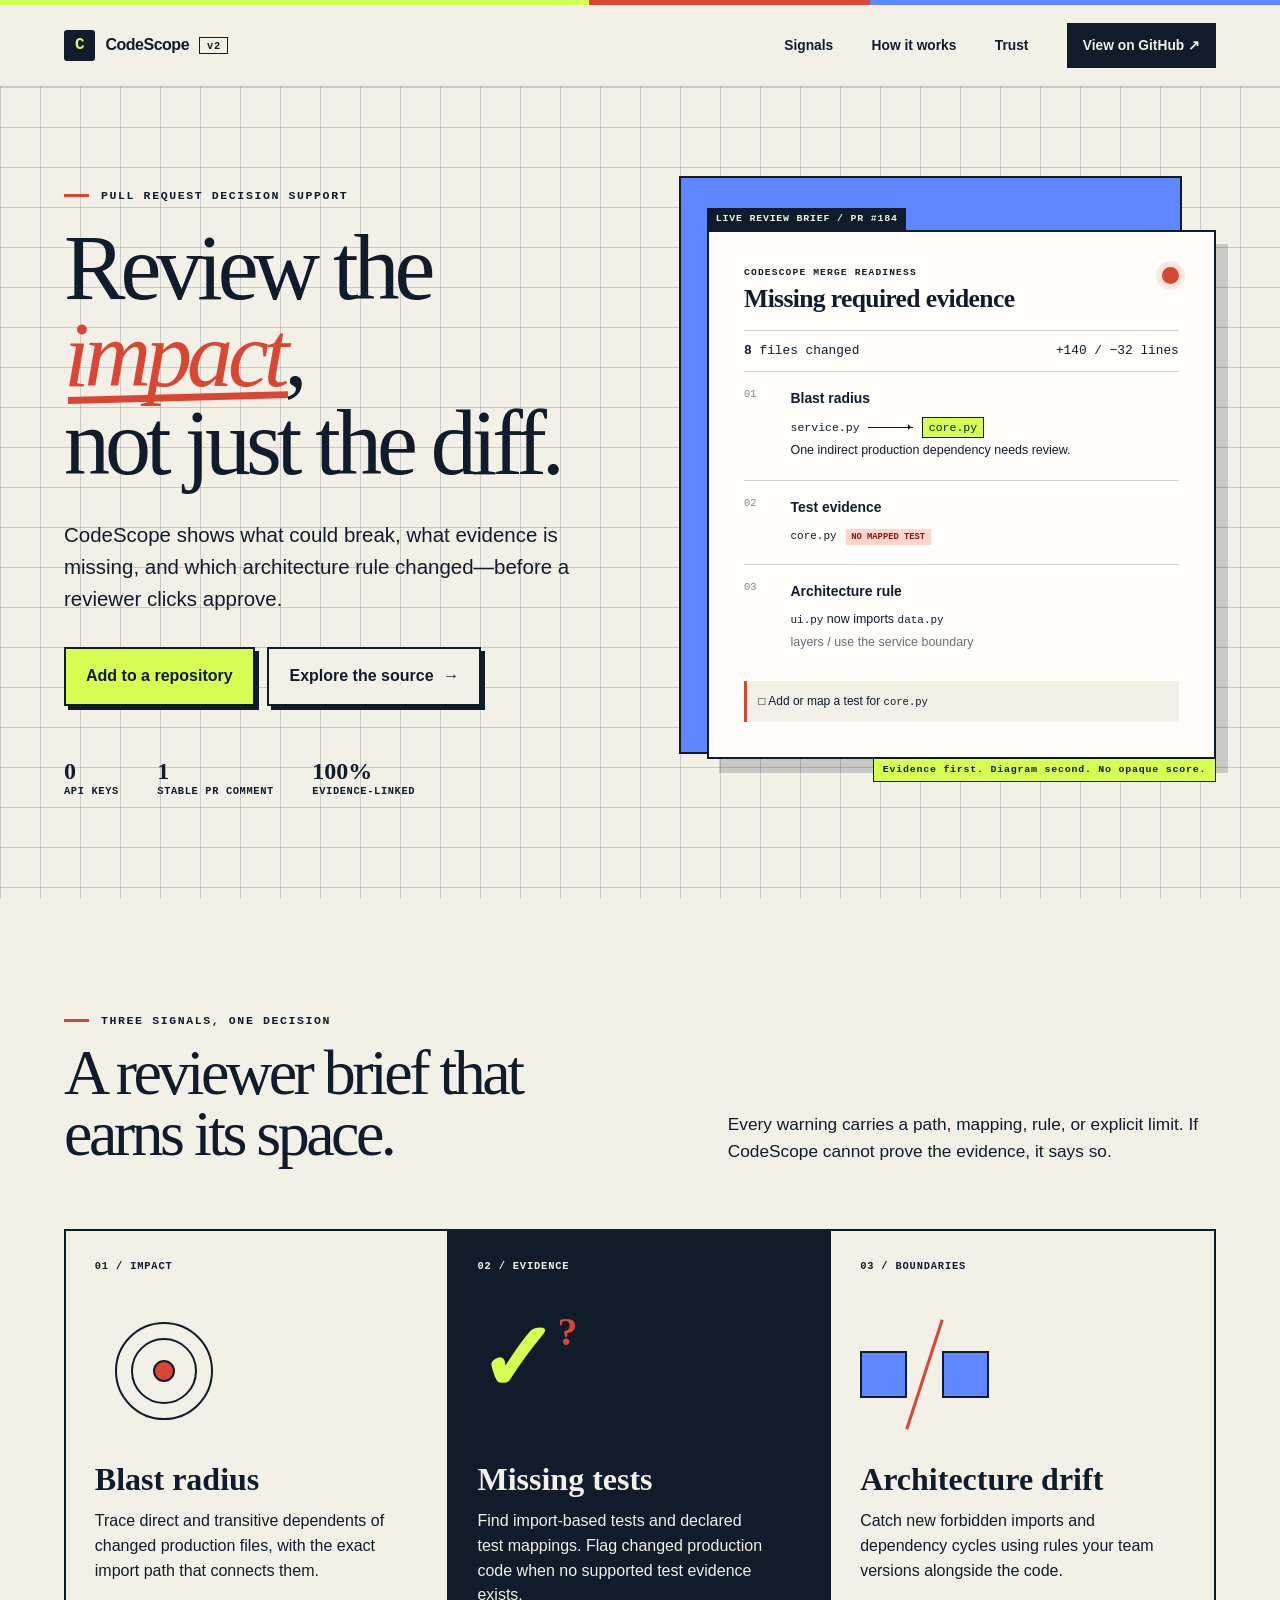
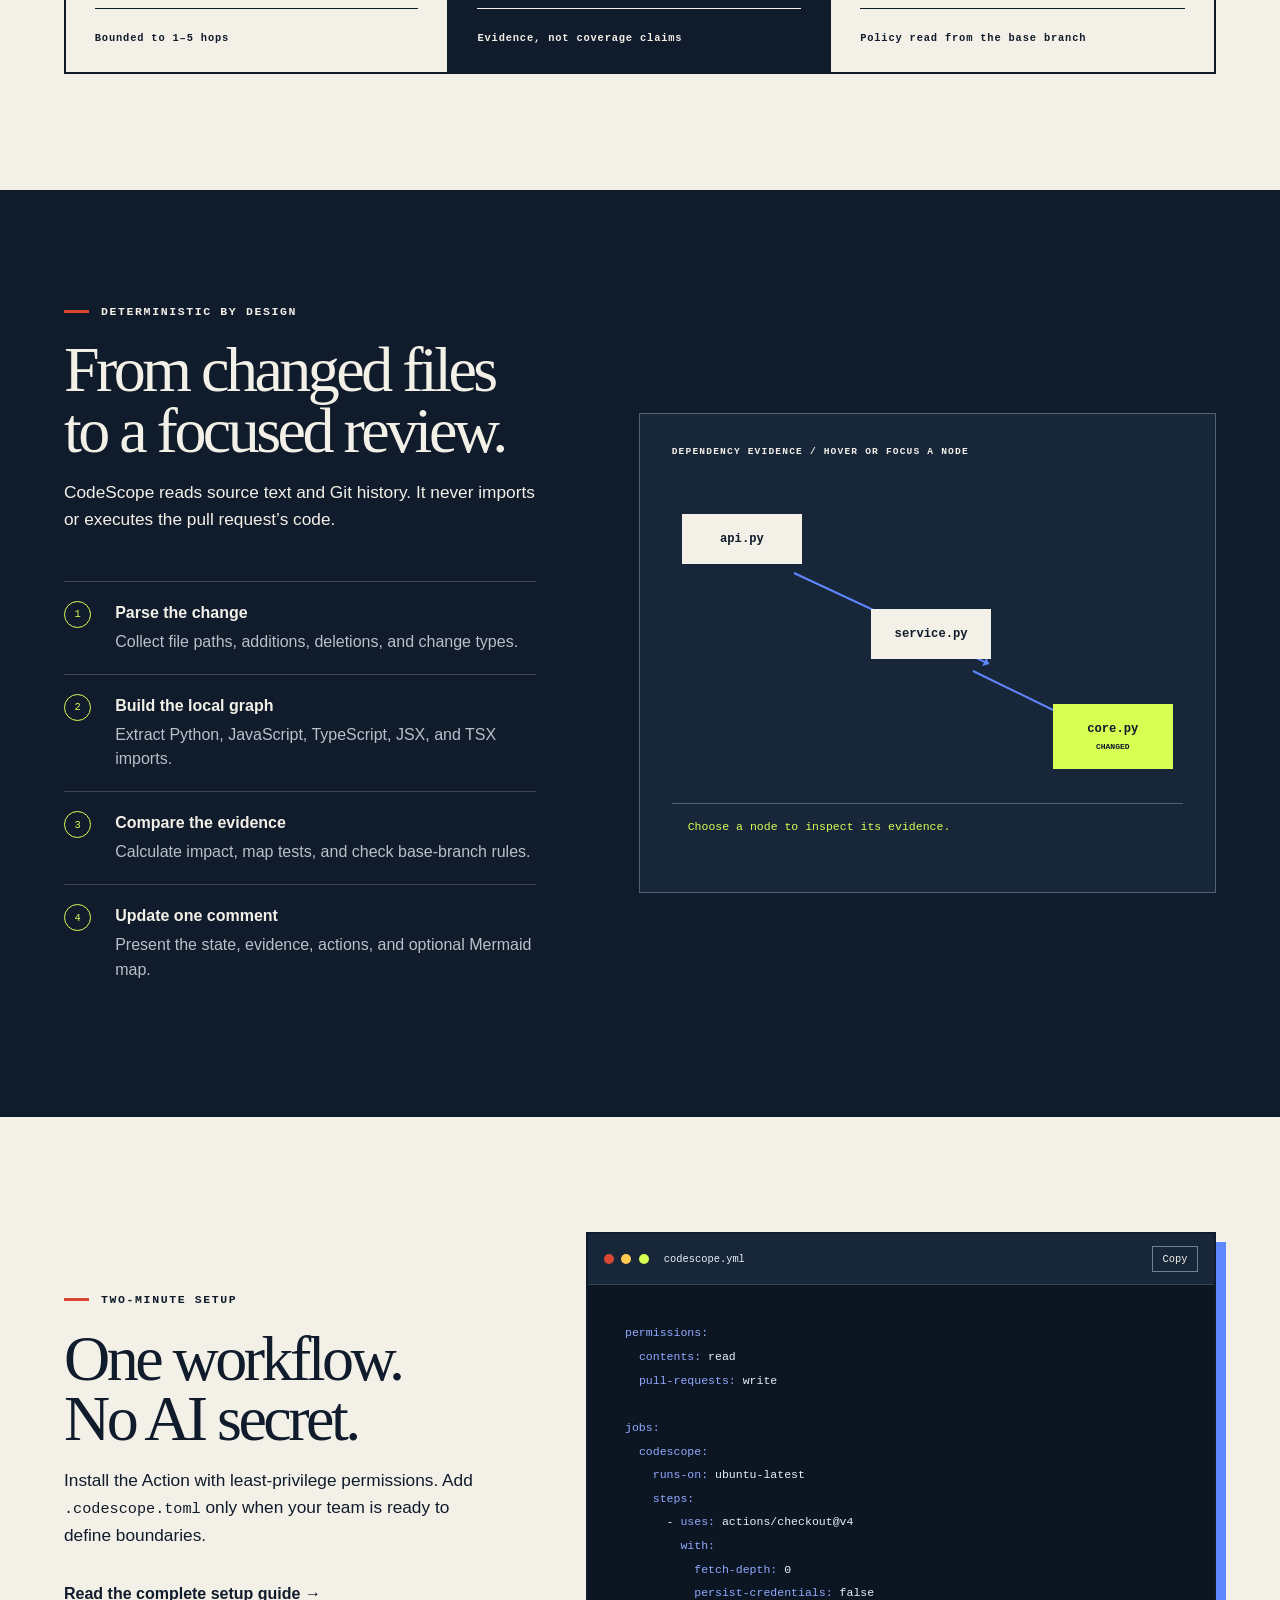
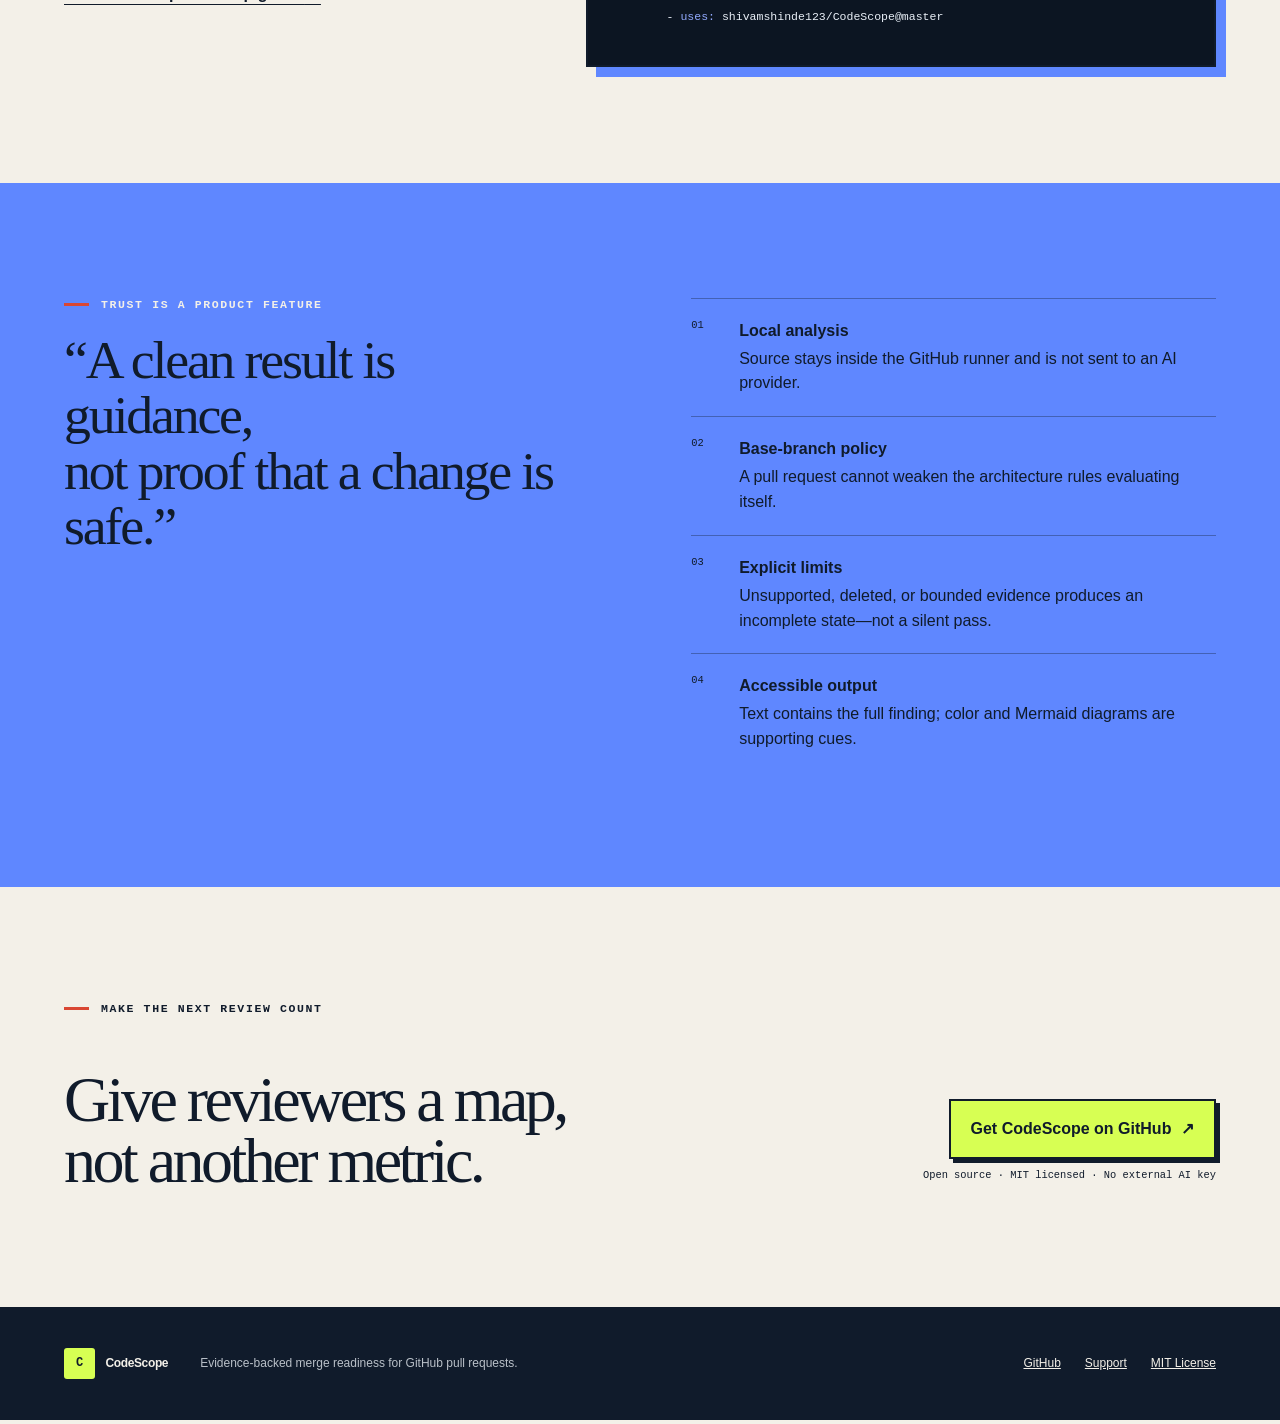
==== site/index.html @ e7ed041e "feat: add CodeScope GitHub Pages website" ====
<!doctype html>
<html lang="en">
<head>
  <meta charset="utf-8">
  <meta name="viewport" content="width=device-width, initial-scale=1">
  <meta name="description" content="CodeScope turns pull-request changes into evidence-backed blast radius, test coverage, and architecture drift guidance.">
  <meta name="theme-color" content="#101b2b">
  <meta property="og:title" content="CodeScope — review the impact, not just the diff">
  <meta property="og:description" content="A deterministic GitHub Action for evidence-backed merge readiness.">
  <meta property="og:type" content="website">
  <meta property="og:url" content="https://shivamshinde123.github.io/CodeScope/">
  <title>CodeScope — Evidence-backed pull request reviews</title>
  <link rel="canonical" href="https://shivamshinde123.github.io/CodeScope/">
  <link rel="icon" href="data:image/svg+xml,%3Csvg xmlns='http://www.w3.org/2000/svg' viewBox='0 0 64 64'%3E%3Crect width='64' height='64' rx='14' fill='%23101b2b'/%3E%3Cpath d='M18 19h28v8H26v18h20v8H18z' fill='%23d7ff53'/%3E%3C/svg%3E">
  <script>document.documentElement.classList.add('js');</script>
  <link rel="stylesheet" href="./styles.css">
  <script src="./script.js" defer></script>
</head>
<body>
  <a class="skip-link" href="#main">Skip to content</a>
  <div class="top-rule" aria-hidden="true"></div>
  <header class="site-header">
    <a class="brand" href="#top" aria-label="CodeScope home"><span class="brand-mark" aria-hidden="true">C</span><span>CodeScope</span><span class="version">v2</span></a>
    <nav aria-label="Primary navigation">
      <a href="#signals">Signals</a><a href="#workflow">How it works</a><a href="#trust">Trust</a>
      <a class="nav-cta" href="https://github.com/shivamshinde123/CodeScope">View on GitHub <span aria-hidden="true">↗</span></a>
    </nav>
  </header>
  <main id="main">
    <section class="hero" id="top">
      <div class="hero-copy reveal">
        <p class="eyebrow"><span></span> Pull request decision support</p>
        <h1>Review the <em>impact</em>,<br>not just the diff.</h1>
        <p class="hero-lede">CodeScope shows what could break, what evidence is missing, and which architecture rule changed—before a reviewer clicks approve.</p>
        <div class="hero-actions">
          <a class="button button-primary" href="#install">Add to a repository</a>
          <a class="button button-secondary" href="https://github.com/shivamshinde123/CodeScope">Explore the source <span aria-hidden="true">→</span></a>
        </div>
        <ul class="proof-strip" aria-label="Product properties">
          <li><strong>0</strong><span>API keys</span></li><li><strong>1</strong><span>stable PR comment</span></li><li><strong>100%</strong><span>evidence-linked</span></li>
        </ul>
      </div>
      <div class="review-stage reveal delay-1" aria-label="Example CodeScope pull request report">
        <div class="stage-label">LIVE REVIEW BRIEF / PR #184</div>
        <article class="review-card">
          <div class="review-header"><div><p class="micro">CODESCOPE MERGE READINESS</p><h2>Missing required evidence</h2></div><span class="status-dot" aria-label="Action required"></span></div>
          <p class="change-count"><strong>8</strong> files changed <span>+140 / −32 lines</span></p>
          <section class="report-section"><div class="section-number">01</div><div><h3>Blast radius</h3><div class="impact-path" aria-label="service.py depends on changed core.py"><span>service.py</span><i aria-hidden="true"></i><span class="changed">core.py</span></div><p>One indirect production dependency needs review.</p></div></section>
          <section class="report-section"><div class="section-number">02</div><div><h3>Test evidence</h3><p><code>core.py</code> <span class="tag tag-warn">NO MAPPED TEST</span></p></div></section>
          <section class="report-section"><div class="section-number">03</div><div><h3>Architecture rule</h3><p><code>ui.py</code> now imports <code>data.py</code></p><p class="rule-note">layers / use the service boundary</p></div></section>
          <div class="action-row"><span aria-hidden="true">□</span> Add or map a test for <code>core.py</code></div>
        </article>
        <div class="stage-note">Evidence first. Diagram second. No opaque score.</div>
      </div>
    </section>
    <section class="signals section" id="signals">
      <div class="section-intro reveal"><p class="eyebrow"><span></span> Three signals, one decision</p><h2>A reviewer brief that earns its space.</h2><p>Every warning carries a path, mapping, rule, or explicit limit. If CodeScope cannot prove the evidence, it says so.</p></div>
      <div class="signal-grid">
        <article class="signal-card reveal"><span class="card-index">01 / IMPACT</span><div class="signal-icon radius-icon" aria-hidden="true"><b></b><b></b><b></b></div><h3>Blast radius</h3><p>Trace direct and transitive dependents of changed production files, with the exact import path that connects them.</p><span class="card-foot">Bounded to 1–5 hops</span></article>
        <article class="signal-card dark reveal delay-1"><span class="card-index">02 / EVIDENCE</span><div class="signal-icon test-icon" aria-hidden="true">✓<span>?</span></div><h3>Missing tests</h3><p>Find import-based tests and declared test mappings. Flag changed production code when no supported test evidence exists.</p><span class="card-foot">Evidence, not coverage claims</span></article>
        <article class="signal-card reveal delay-2"><span class="card-index">03 / BOUNDARIES</span><div class="signal-icon boundary-icon" aria-hidden="true"><b></b><i></i><b></b></div><h3>Architecture drift</h3><p>Catch new forbidden imports and dependency cycles using rules your team versions alongside the code.</p><span class="card-foot">Policy read from the base branch</span></article>
      </div>
    </section>
    <section class="workflow section" id="workflow">
      <div class="workflow-copy reveal"><p class="eyebrow light"><span></span> Deterministic by design</p><h2>From changed files to a focused review.</h2><p>CodeScope reads source text and Git history. It never imports or executes the pull request’s code.</p>
        <ol class="steps"><li><span>1</span><div><strong>Parse the change</strong><p>Collect file paths, additions, deletions, and change types.</p></div></li><li><span>2</span><div><strong>Build the local graph</strong><p>Extract Python, JavaScript, TypeScript, JSX, and TSX imports.</p></div></li><li><span>3</span><div><strong>Compare the evidence</strong><p>Calculate impact, map tests, and check base-branch rules.</p></div></li><li><span>4</span><div><strong>Update one comment</strong><p>Present the state, evidence, actions, and optional Mermaid map.</p></div></li></ol>
      </div>
      <div class="graph-panel reveal delay-1" aria-label="Interactive dependency evidence example"><p class="micro">DEPENDENCY EVIDENCE / HOVER OR FOCUS A NODE</p><div class="graph" role="group" aria-label="Dependency path from API to core"><button class="node node-api" data-detail="The API handler is indirectly affected through service.py.">api.py</button><button class="node node-service" data-detail="service.py imports the changed core module.">service.py</button><button class="node node-core changed" data-detail="core.py changed in this pull request.">core.py <small>CHANGED</small></button><span class="edge edge-one" aria-hidden="true"></span><span class="edge edge-two" aria-hidden="true"></span></div><p class="graph-detail" aria-live="polite">Choose a node to inspect its evidence.</p></div>
    </section>
    <section class="install section" id="install">
      <div class="install-copy reveal"><p class="eyebrow"><span></span> Two-minute setup</p><h2>One workflow.<br>No AI secret.</h2><p>Install the Action with least-privilege permissions. Add <code>.codescope.toml</code> only when your team is ready to define boundaries.</p><a class="text-link" href="https://github.com/shivamshinde123/CodeScope#quick-start">Read the complete setup guide <span aria-hidden="true">→</span></a></div>
      <div class="code-window reveal delay-1"><div class="code-bar"><span></span><span></span><span></span><b>codescope.yml</b><button class="copy-button" type="button" data-copy-target="install-code">Copy</button></div><pre id="install-code"><code><span class="c-key">permissions:</span>
  <span class="c-key">contents:</span> read
  <span class="c-key">pull-requests:</span> write

<span class="c-key">jobs:</span>
  <span class="c-key">codescope:</span>
    <span class="c-key">runs-on:</span> ubuntu-latest
    <span class="c-key">steps:</span>
      - <span class="c-key">uses:</span> actions/checkout@v4
        <span class="c-key">with:</span>
          <span class="c-key">fetch-depth:</span> 0
          <span class="c-key">persist-credentials:</span> false
      - <span class="c-key">uses:</span> shivamshinde123/CodeScope@master</code></pre></div>
    </section>
    <section class="trust section" id="trust">
      <div class="trust-statement reveal"><p class="eyebrow light"><span></span> Trust is a product feature</p><blockquote>“A clean result is guidance,<br>not proof that a change is safe.”</blockquote></div>
      <div class="trust-list reveal delay-1"><div><span>01</span><p><strong>Local analysis</strong>Source stays inside the GitHub runner and is not sent to an AI provider.</p></div><div><span>02</span><p><strong>Base-branch policy</strong>A pull request cannot weaken the architecture rules evaluating itself.</p></div><div><span>03</span><p><strong>Explicit limits</strong>Unsupported, deleted, or bounded evidence produces an incomplete state—not a silent pass.</p></div><div><span>04</span><p><strong>Accessible output</strong>Text contains the full finding; color and Mermaid diagrams are supporting cues.</p></div></div>
    </section>
    <section class="final-cta section reveal"><p class="eyebrow"><span></span> Make the next review count</p><h2>Give reviewers a map,<br>not another metric.</h2><div><a class="button button-primary" href="https://github.com/shivamshinde123/CodeScope">Get CodeScope on GitHub <span aria-hidden="true">↗</span></a><p>Open source · MIT licensed · No external AI key</p></div></section>
  </main>
  <footer><a class="brand footer-brand" href="#top"><span class="brand-mark" aria-hidden="true">C</span><span>CodeScope</span></a><p>Evidence-backed merge readiness for GitHub pull requests.</p><div><a href="https://github.com/shivamshinde123/CodeScope">GitHub</a><a href="https://github.com/shivamshinde123/CodeScope/issues">Support</a><a href="https://github.com/shivamshinde123/CodeScope/blob/master/LICENSE">MIT License</a></div></footer>
</body>
</html>
---- site/styles.css ----
:root { --ink:#101b2b; --paper:#f3f0e8; --acid:#d7ff53; --coral:#d94733; --blue:#5f87ff; --line:rgba(16,27,43,.18); --display:"Iowan Old Style","Palatino Linotype","Book Antiqua",Georgia,serif; --body:Aptos,"Segoe UI",sans-serif; --mono:"Cascadia Code","SFMono-Regular",Consolas,monospace; }
* { box-sizing:border-box; }
html { scroll-behavior:smooth; }
body { margin:0; background:var(--paper); color:var(--ink); font-family:var(--body); line-height:1.55; }
a { color:inherit; } button { font:inherit; }
.skip-link { position:fixed; z-index:99; top:8px; left:8px; padding:.7rem 1rem; background:var(--acid); transform:translateY(-160%); }
.skip-link:focus { transform:translateY(0); }
.top-rule { height:5px; background:linear-gradient(90deg,var(--acid) 0 46%,var(--coral) 46% 68%,var(--blue) 68%); }
.site-header { height:82px; padding:0 clamp(1.25rem,5vw,5.5rem); display:flex; align-items:center; justify-content:space-between; border-bottom:1px solid var(--line); }
.brand { display:flex; align-items:center; gap:.65rem; text-decoration:none; font-weight:800; letter-spacing:-.03em; }
.brand-mark { display:grid; place-items:center; width:31px; height:31px; background:var(--ink); color:var(--acid); font-family:var(--mono); border-radius:3px; }
.version { padding:.12rem .4rem; border:1px solid var(--ink); font:700 .65rem var(--mono); letter-spacing:.08em; }
nav { display:flex; align-items:center; gap:clamp(1rem,3vw,2.4rem); font-size:.86rem; font-weight:700; } nav a { text-decoration:none; } nav a:hover,nav a:focus-visible { text-decoration:underline; text-underline-offset:5px; }
.nav-cta { padding:.72rem 1rem; color:var(--paper); background:var(--ink); }
.hero { min-height:760px; padding:clamp(4rem,8vw,7.5rem) clamp(1.25rem,5vw,5.5rem); display:grid; grid-template-columns:minmax(0,1fr) minmax(420px,.92fr); align-items:center; gap:clamp(3rem,7vw,8rem); overflow:hidden; background-image:linear-gradient(var(--line) 1px,transparent 1px),linear-gradient(90deg,var(--line) 1px,transparent 1px); background-size:40px 40px; }
.hero-copy { max-width:760px; }
.eyebrow { display:flex; align-items:center; gap:.75rem; margin:0 0 1.4rem; font:800 .72rem var(--mono); letter-spacing:.14em; text-transform:uppercase; } .eyebrow span { width:25px; height:3px; background:var(--coral); } .eyebrow.light { color:var(--paper); }
.hero h1,.section h2 { font-family:var(--display); font-weight:500; letter-spacing:-.055em; line-height:.95; }
.hero h1 { margin:0; font-size:clamp(4rem,7.2vw,7.8rem); } .hero h1 em { position:relative; color:var(--coral); font-weight:inherit; } .hero h1 em::after { content:""; position:absolute; left:2%; right:-2%; bottom:.05em; height:.08em; background:var(--coral); transform:rotate(-1.5deg); }
.hero-lede { max-width:640px; margin:2rem 0; font-size:clamp(1.1rem,1.6vw,1.35rem); }
.hero-actions { display:flex; gap:.8rem; flex-wrap:wrap; }
.button { display:inline-flex; align-items:center; justify-content:center; gap:.6rem; padding:.95rem 1.25rem; border:2px solid var(--ink); font-weight:800; text-decoration:none; box-shadow:4px 4px 0 var(--ink); transition:transform .18s ease,box-shadow .18s ease; } .button:hover,.button:focus-visible { transform:translate(2px,2px); box-shadow:2px 2px 0 var(--ink); } .button-primary { background:var(--acid); } .button-secondary { background:var(--paper); }
.proof-strip { display:flex; gap:clamp(1.5rem,3vw,3rem); padding:0; margin:3.25rem 0 0; list-style:none; } .proof-strip li { display:grid; } .proof-strip strong { font:600 1.5rem var(--display); } .proof-strip span { font:700 .65rem var(--mono); text-transform:uppercase; letter-spacing:.06em; }
.review-stage { position:relative; transform:rotate(1.2deg); } .review-stage::before { content:""; position:absolute; inset:-28px 34px 28px -28px; background:var(--blue); border:2px solid var(--ink); z-index:0; }
.stage-label,.stage-note { position:relative; z-index:2; display:inline-block; padding:.35rem .55rem; background:var(--ink); color:var(--paper); font:700 .62rem var(--mono); letter-spacing:.08em; } .stage-note { float:right; margin-top:-1px; background:var(--acid); color:var(--ink); border:1px solid var(--ink); }
.review-card { position:relative; z-index:1; padding:clamp(1.25rem,3vw,2.2rem); background:#fffefa; border:2px solid var(--ink); box-shadow:12px 14px 0 rgba(16,27,43,.18); }
.review-header { display:flex; align-items:start; justify-content:space-between; gap:1rem; padding-bottom:1rem; border-bottom:1px solid var(--line); } .micro { margin:0 0 .35rem; font:800 .6rem var(--mono); letter-spacing:.12em; } .review-header h2 { margin:0; font:600 clamp(1.4rem,2vw,1.85rem) var(--display); letter-spacing:-.025em; }
.status-dot { flex:none; width:17px; height:17px; border-radius:50%; background:var(--coral); box-shadow:0 0 0 6px rgba(255,104,79,.15); }
.change-count { font:.8rem var(--mono); } .change-count span { float:right; }
.report-section { display:grid; grid-template-columns:2.2rem 1fr; gap:.7rem; padding:1rem 0; border-top:1px solid var(--line); } .section-number { color:#7f8690; font:.65rem var(--mono); } .report-section h3 { margin:0 0 .45rem; font-size:.87rem; } .report-section p { margin:.2rem 0; font-size:.78rem; } code { font-family:var(--mono); font-size:.88em; }
.impact-path { display:flex; align-items:center; gap:.55rem; font:.72rem var(--mono); } .impact-path i { width:45px; height:1px; background:var(--ink); position:relative; } .impact-path i::after { content:""; position:absolute; right:-1px; top:-3px; border:3.5px solid transparent; border-left-color:var(--ink); } .impact-path .changed { padding:.2rem .35rem; background:var(--acid); border:1px solid var(--ink); }
.tag { margin-left:.35rem; padding:.18rem .35rem; font:700 .55rem var(--mono); } .tag-warn { background:#ffd6cf; color:#841a0b; } .rule-note { color:#6a6e75; } .action-row { margin-top:.6rem; padding:.7rem; background:var(--paper); font-size:.75rem; border-left:3px solid var(--coral); }
.section { padding:clamp(5rem,9vw,9rem) clamp(1.25rem,5vw,5.5rem); } .section-intro { display:grid; grid-template-columns:1.15fr 1fr; gap:1rem 8vw; align-items:end; margin-bottom:4rem; } .section-intro .eyebrow { grid-column:1/-1; margin-bottom:0; } .section h2 { margin:0; font-size:clamp(3rem,5vw,5.6rem); } .section-intro>p:last-child { max-width:540px; margin:0; font-size:1.08rem; }
.signal-grid { display:grid; grid-template-columns:repeat(3,1fr); border:2px solid var(--ink); } .signal-card { min-height:430px; padding:1.8rem; display:flex; flex-direction:column; border-right:2px solid var(--ink); background:var(--paper); } .signal-card:last-child { border:0; } .signal-card.dark { background:var(--ink); color:var(--paper); }
.card-index,.card-foot { font:700 .65rem var(--mono); letter-spacing:.08em; } .signal-icon { height:125px; margin:2.5rem 0 1.5rem; position:relative; } .signal-card h3 { margin:0 0 .7rem; font:600 2rem var(--display); } .signal-card p { margin:0; max-width:33ch; } .card-foot { margin-top:auto; padding-top:1.4rem; border-top:1px solid currentColor; }
.radius-icon b { position:absolute; border:2px solid var(--ink); border-radius:50%; inset:10px auto auto 20px; width:98px; height:98px; } .radius-icon b:nth-child(2) { width:66px; height:66px; top:26px; left:36px; } .radius-icon b:nth-child(3) { width:22px; height:22px; top:48px; left:58px; background:var(--coral); }
.test-icon { color:var(--acid); font:600 6rem/1 var(--display); } .test-icon span { color:var(--coral); font-size:2.5rem; vertical-align:top; }
.boundary-icon { display:flex; align-items:center; gap:16px; } .boundary-icon b { width:47px; height:47px; border:2px solid var(--ink); background:var(--blue); } .boundary-icon i { width:3px; height:115px; background:var(--coral); transform:rotate(18deg); }
.workflow { background:var(--ink); color:var(--paper); display:grid; grid-template-columns:.9fr 1.1fr; gap:8vw; } .workflow-copy>p:not(.eyebrow) { max-width:550px; font-size:1.08rem; }
.steps { padding:0; margin:3rem 0 0; list-style:none; } .steps li { display:grid; grid-template-columns:2.4rem 1fr; gap:.8rem; padding:1.2rem 0; border-top:1px solid rgba(243,240,232,.2); } .steps li>span { display:grid; place-items:center; width:27px; height:27px; border:1px solid var(--acid); border-radius:50%; color:var(--acid); font:.65rem var(--mono); } .steps strong { display:block; margin-bottom:.25rem; } .steps p { margin:0; color:#b9c0c8; }
.graph-panel { align-self:center; min-height:480px; padding:2rem; background:#18263a; border:1px solid #536174; } .graph { position:relative; min-height:340px; } .node { position:absolute; min-width:120px; padding:1rem; background:var(--paper); color:var(--ink); border:2px solid var(--paper); font:700 .76rem var(--mono); cursor:pointer; z-index:2; } .node:hover,.node:focus-visible { outline:3px solid var(--acid); outline-offset:4px; } .node-api { left:2%; top:15%; } .node-service { left:39%; top:43%; } .node-core { right:2%; top:71%; } .node.changed { background:var(--acid); border-color:var(--acid); } .node small { display:block; margin-top:.35rem; font-size:.5rem; }
.edge { position:absolute; height:2px; background:var(--blue); transform-origin:left center; z-index:1; } .edge::after { content:""; position:absolute; right:-5px; top:-4px; border:5px solid transparent; border-left-color:var(--blue); } .edge-one { width:42%; left:24%; top:32%; transform:rotate(25deg); } .edge-two { width:39%; left:59%; top:61%; transform:rotate(26deg); } .graph-detail { min-height:3em; margin:0; padding:1rem; color:var(--acid); border-top:1px solid #536174; font:.72rem var(--mono); }
.install { display:grid; grid-template-columns:.8fr 1.2fr; gap:8vw; align-items:center; } .install-copy>p:not(.eyebrow) { font-size:1.08rem; } .text-link { display:inline-block; margin-top:1rem; font-weight:800; text-underline-offset:5px; }
.code-window { background:#0c1522; color:#eaf0f8; border:2px solid var(--ink); box-shadow:10px 10px 0 var(--blue); overflow:hidden; } .code-bar { display:flex; align-items:center; gap:.45rem; padding:.75rem 1rem; background:#18263a; border-bottom:1px solid #334258; } .code-bar>span { width:10px; height:10px; border-radius:50%; background:#536174; } .code-bar>span:first-child { background:var(--coral); } .code-bar>span:nth-child(2) { background:#ffcc51; } .code-bar>span:nth-child(3) { background:var(--acid); } .code-bar b { margin-left:.5rem; font:.65rem var(--mono); } .copy-button { margin-left:auto; padding:.35rem .6rem; color:var(--paper); background:transparent; border:1px solid #718097; font:.65rem var(--mono); cursor:pointer; } .copy-button:hover,.copy-button:focus-visible { color:var(--ink); background:var(--acid); }
pre { margin:0; padding:clamp(1.25rem,3vw,2.3rem); overflow:auto; font:.82rem/1.8 var(--mono); } .c-key { color:#92aaff; }
.trust { background:var(--blue); display:grid; grid-template-columns:1fr 1fr; gap:8vw; } .trust-statement blockquote { margin:0; font:500 clamp(2.4rem,4.2vw,4.8rem)/1.03 var(--display); letter-spacing:-.04em; } .trust-list>div { display:grid; grid-template-columns:2rem 1fr; gap:1rem; padding:1.25rem 0; border-top:1px solid rgba(16,27,43,.35); } .trust-list span { font:.65rem var(--mono); } .trust-list p { margin:0; } .trust-list strong { display:block; margin-bottom:.2rem; }
.final-cta { display:grid; grid-template-columns:1fr auto; align-items:end; gap:2rem; } .final-cta .eyebrow { grid-column:1/-1; } .final-cta>div { text-align:right; } .final-cta>div p { font:.65rem var(--mono); }
footer { padding:2.2rem clamp(1.25rem,5vw,5.5rem); display:grid; grid-template-columns:auto 1fr auto; align-items:center; gap:2rem; color:var(--paper); background:var(--ink); font-size:.75rem; } footer p { color:#b9c0c8; } footer>div { display:flex; gap:1.5rem; } .footer-brand .brand-mark { background:var(--acid); color:var(--ink); }
.js .reveal { opacity:0; transform:translateY(24px); transition:opacity .65s ease,transform .65s ease; } .js .reveal.visible { opacity:1; transform:translateY(0); } .delay-1 { transition-delay:.12s; } .delay-2 { transition-delay:.24s; }
@media (max-width:950px) { nav a:not(.nav-cta) { display:none; } .hero { grid-template-columns:1fr; } .review-stage { max-width:650px; margin:2rem auto 0; } .section-intro,.workflow,.install,.trust,.final-cta { grid-template-columns:1fr; } .signal-grid { grid-template-columns:1fr; } .signal-card { min-height:370px; border-right:0; border-bottom:2px solid var(--ink); } .final-cta>div { text-align:left; } }
@media (max-width:600px) { .site-header { height:70px; } .nav-cta { padding:.55rem .7rem; font-size:.72rem; } .hero { padding-top:4.5rem; } .hero h1 { font-size:clamp(3.5rem,17vw,5rem); } .proof-strip { display:grid; grid-template-columns:repeat(3,1fr); gap:.7rem; } .proof-strip span { font-size:.52rem; } .review-stage { transform:none; } .review-stage::before { inset:-15px 15px 15px -15px; } .review-card { padding:1rem; } .change-count span { float:none; display:block; margin-top:.25rem; } .section { padding-top:5rem; padding-bottom:5rem; } .graph-panel { min-height:420px; padding:1rem; } .node { min-width:98px; padding:.75rem .5rem; } footer { grid-template-columns:1fr; } footer>div { flex-wrap:wrap; } }
@media (prefers-reduced-motion:reduce) { html { scroll-behavior:auto; } *,*::before,*::after { animation-duration:.01ms!important; transition-duration:.01ms!important; } .reveal { opacity:1; transform:none; } }
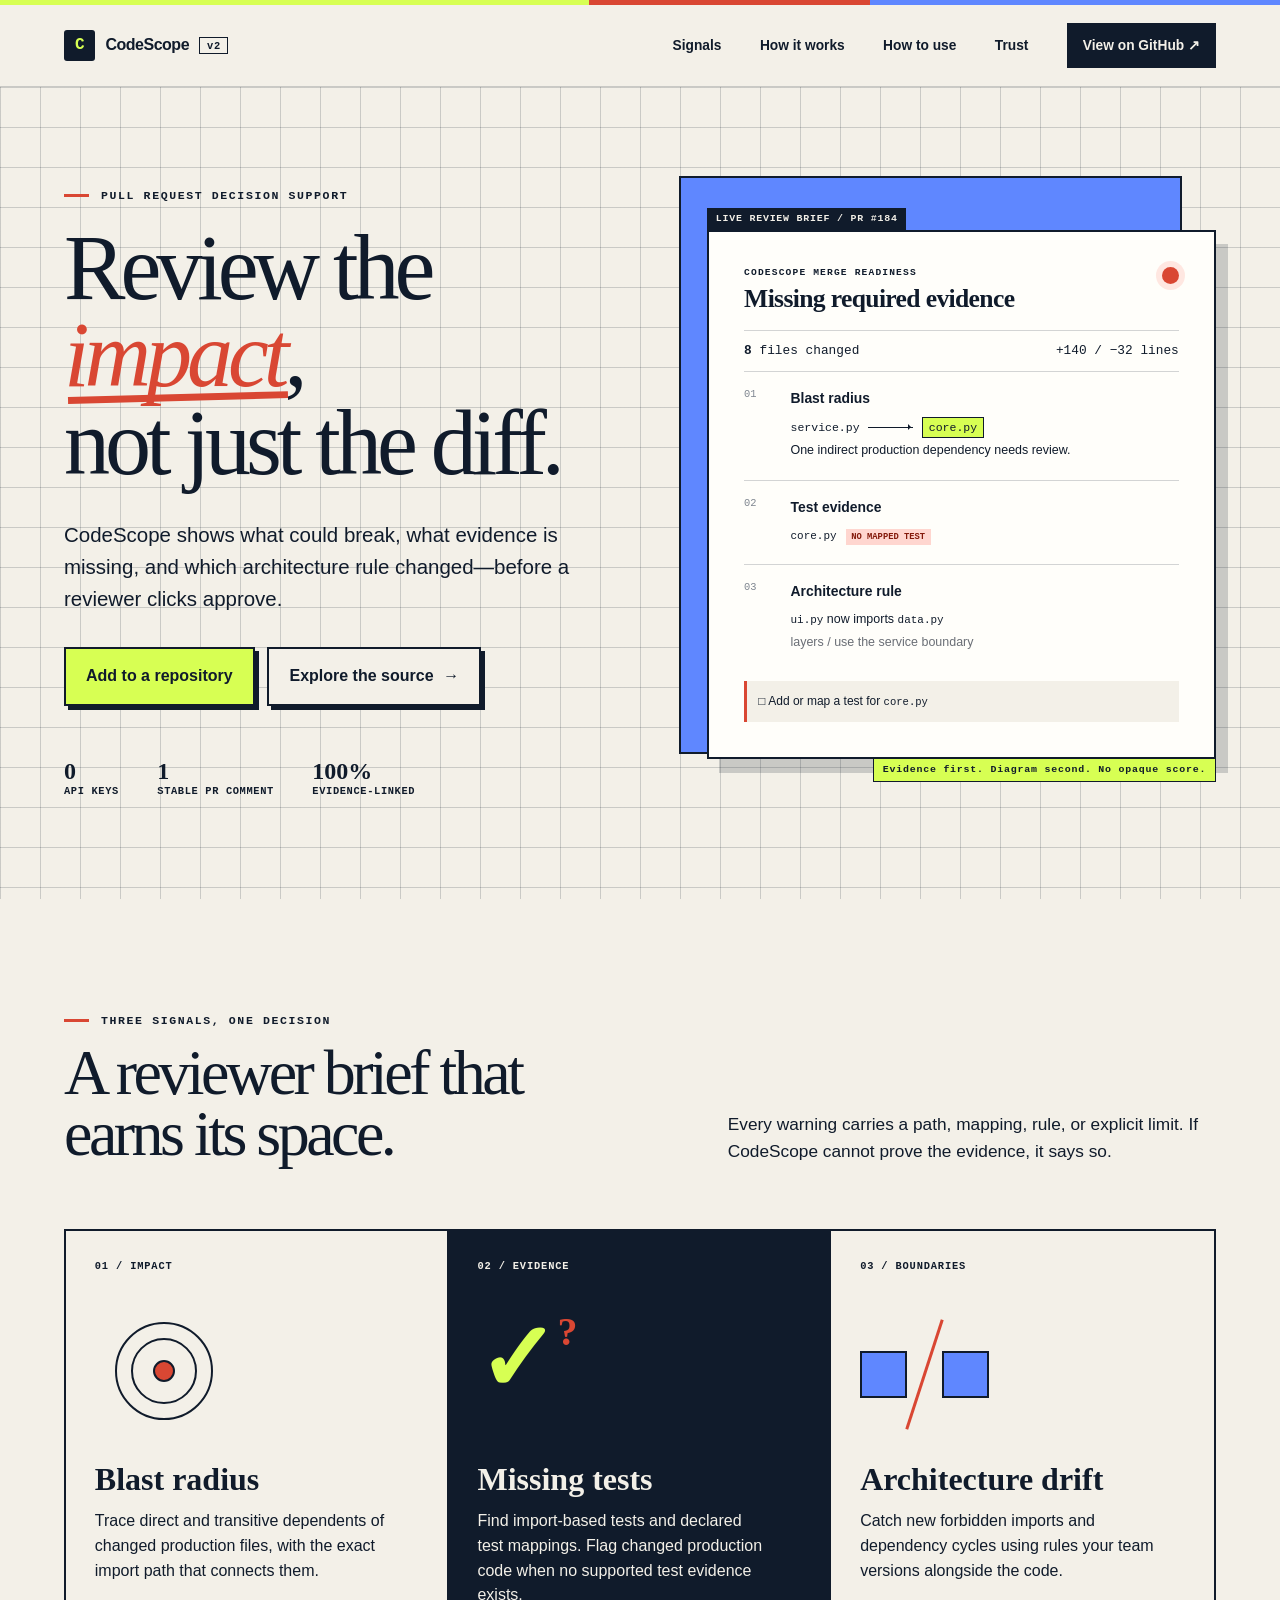
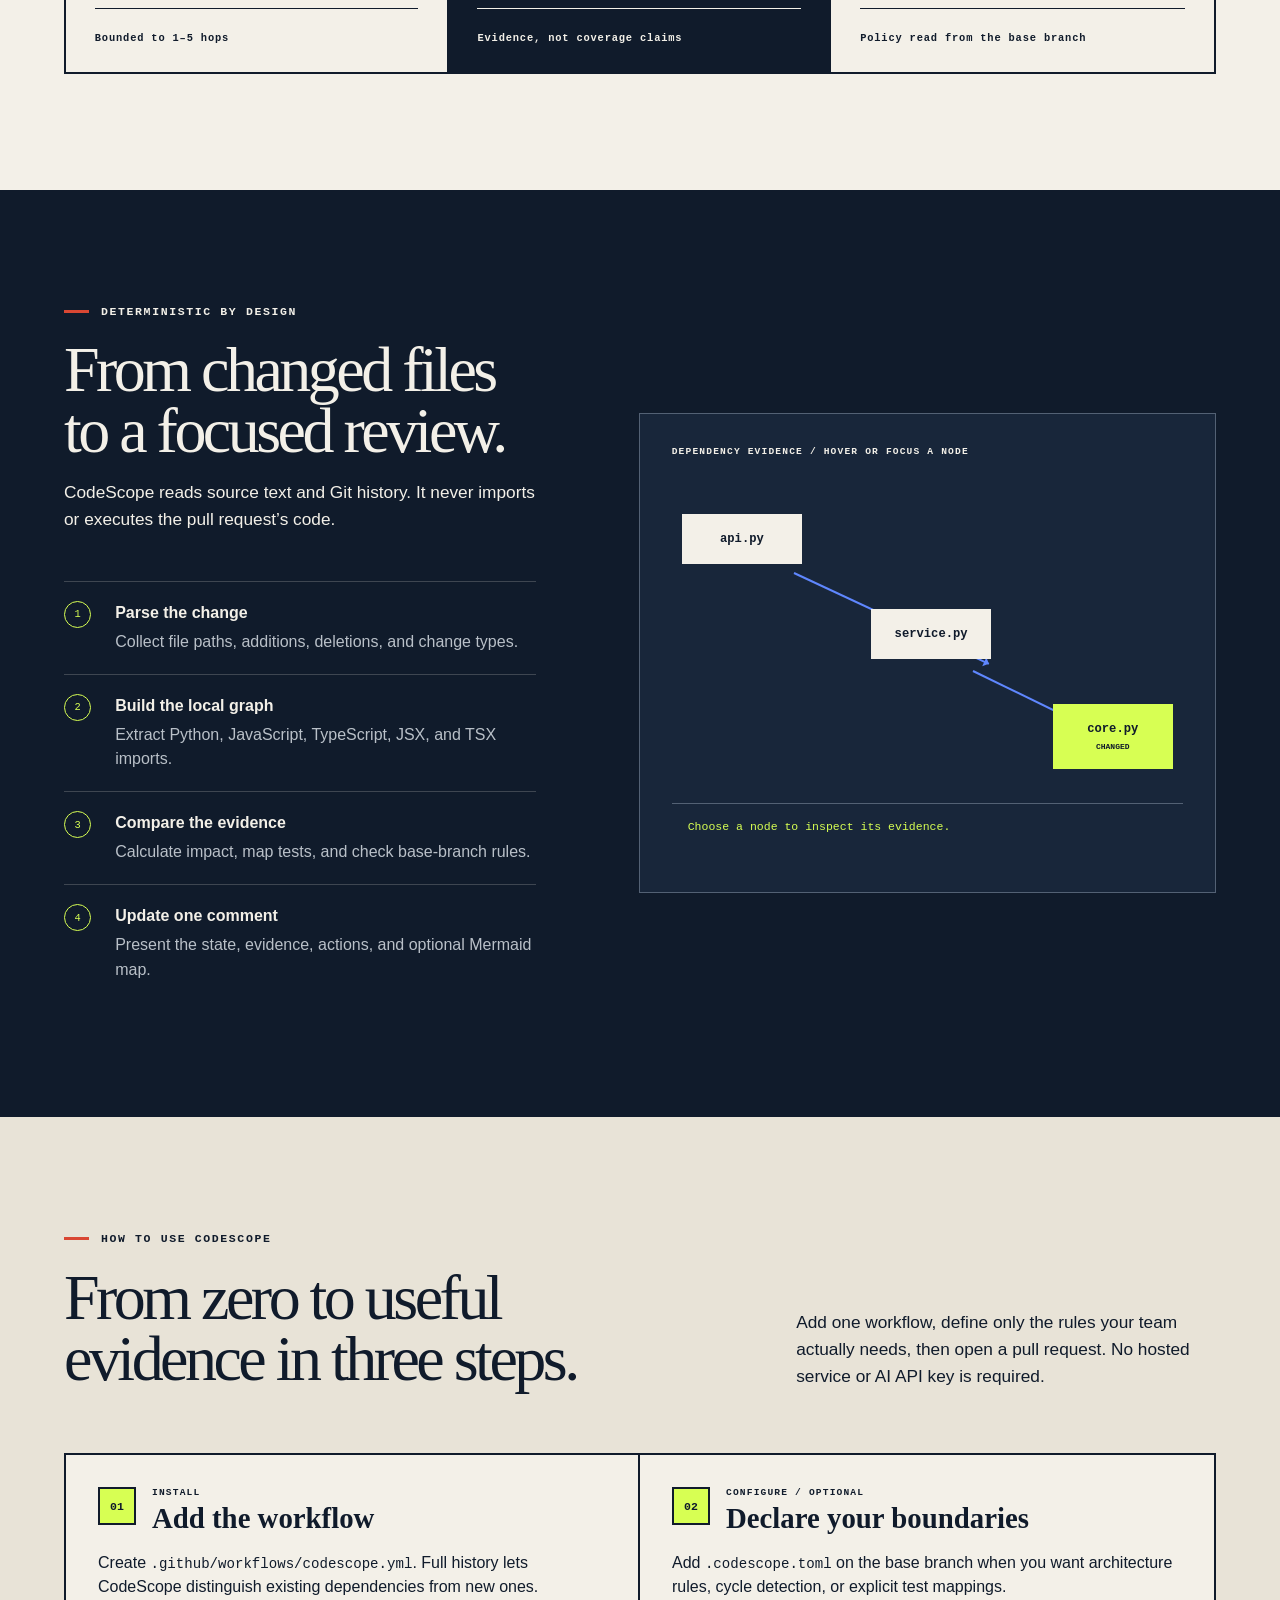
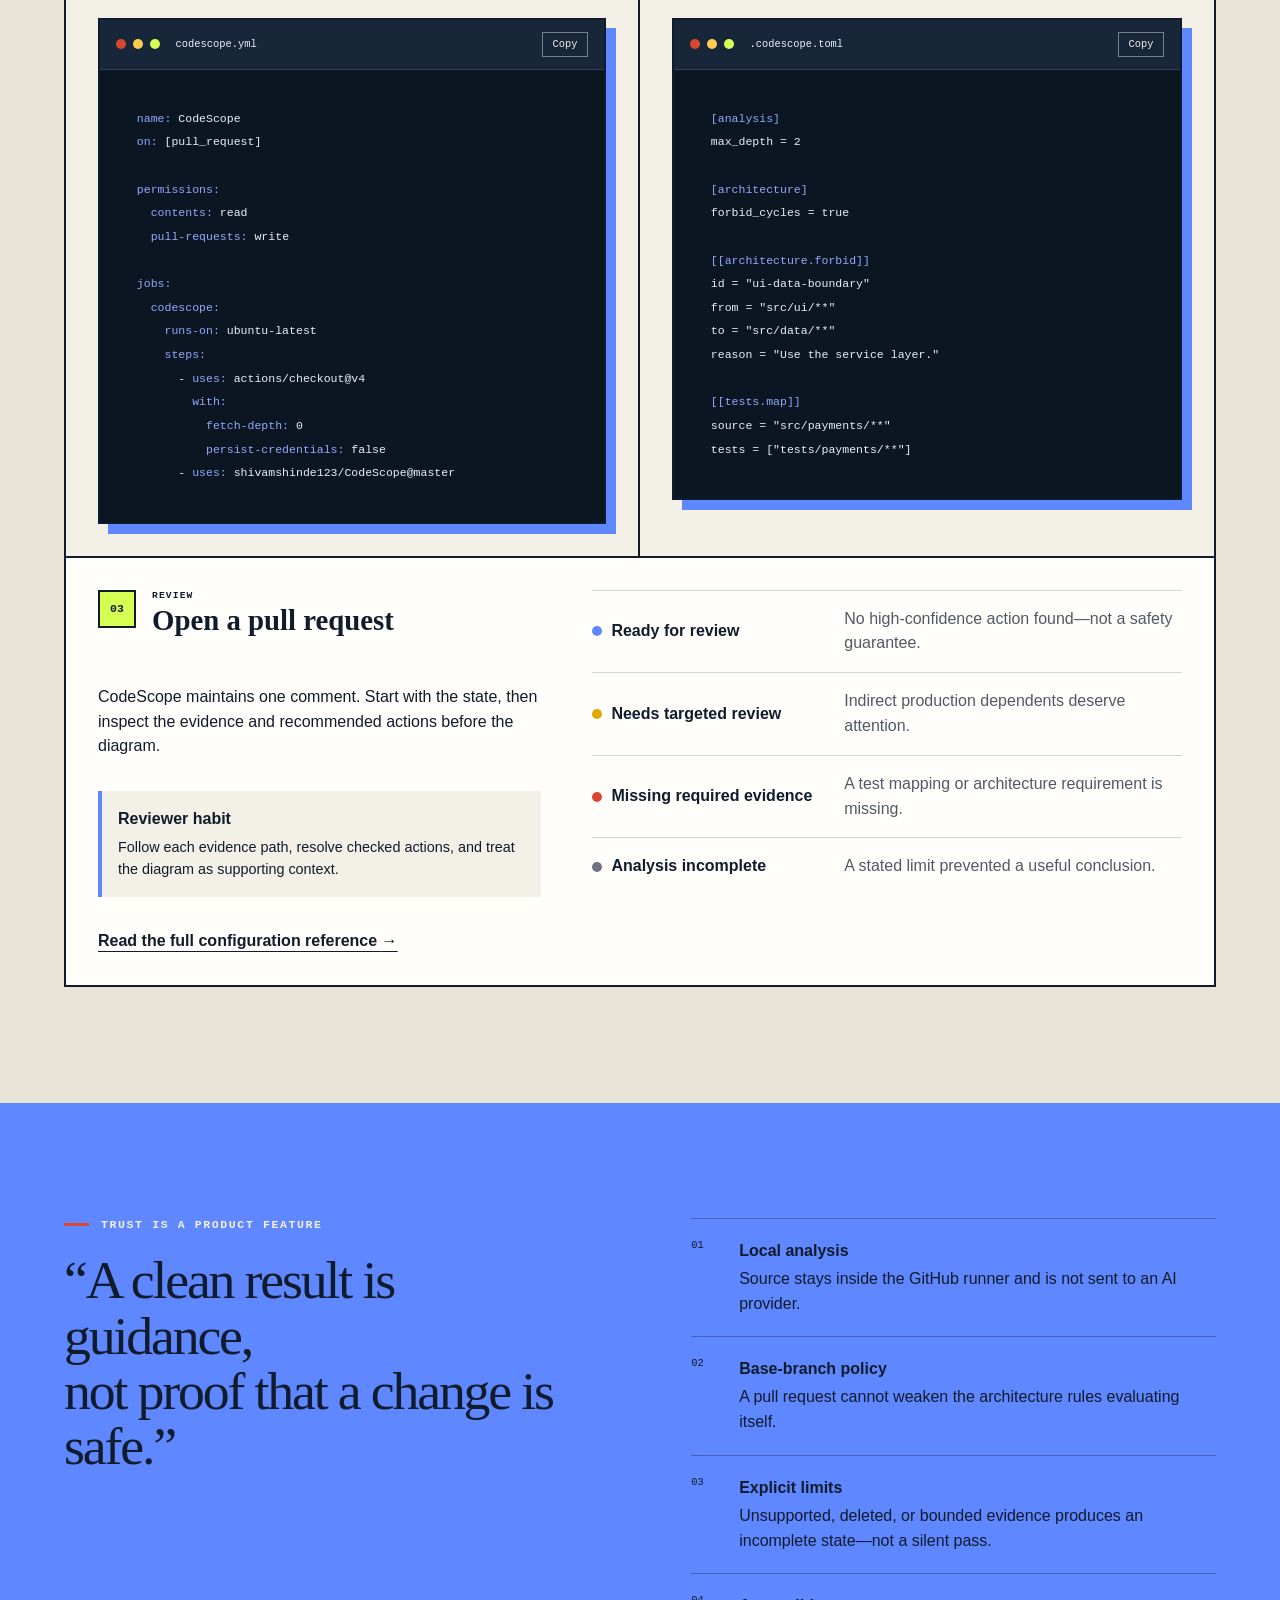
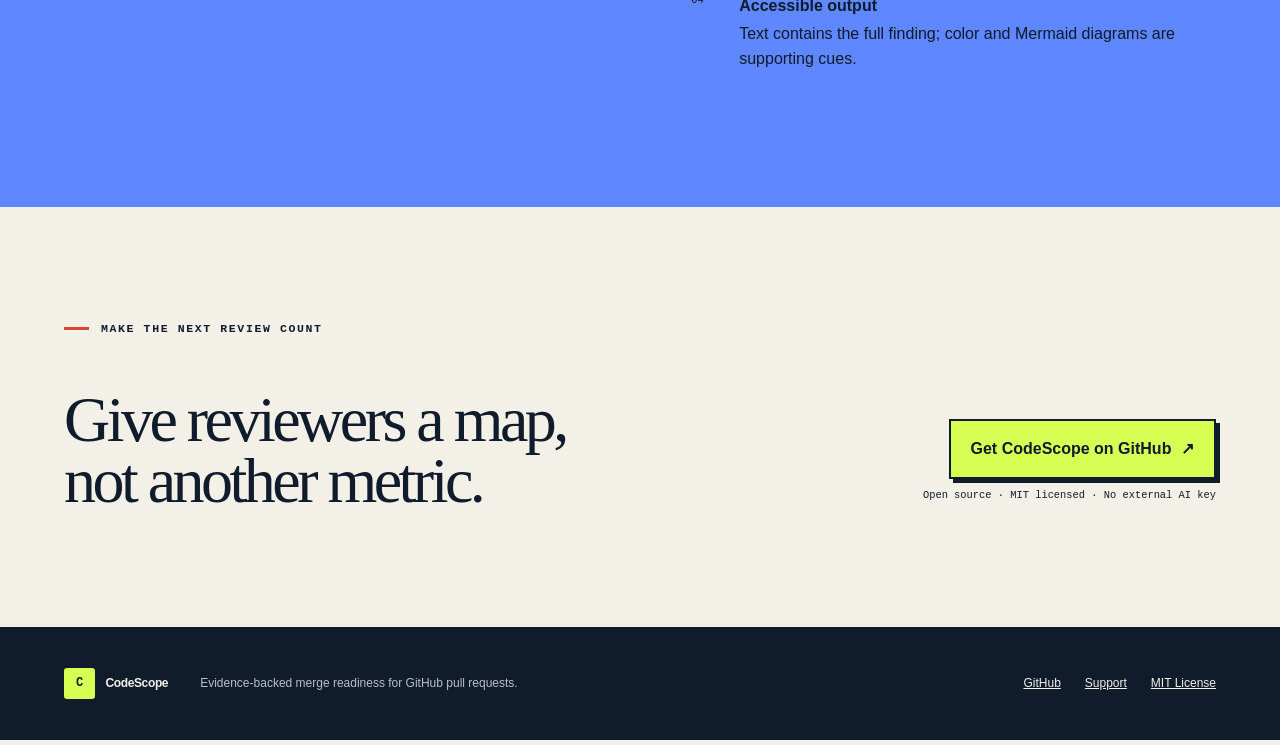
==== commit cf8e713e: "docs: add website how-to-use guide" ====
--- a/site/index.html
+++ b/site/index.html
@@ -22,7 +22,7 @@
   <header class="site-header">
     <a class="brand" href="#top" aria-label="CodeScope home"><span class="brand-mark" aria-hidden="true">C</span><span>CodeScope</span><span class="version">v2</span></a>
     <nav aria-label="Primary navigation">
-      <a href="#signals">Signals</a><a href="#workflow">How it works</a><a href="#trust">Trust</a>
+      <a href="#signals">Signals</a><a href="#workflow">How it works</a><a href="#install">How to use</a><a href="#trust">Trust</a>
       <a class="nav-cta" href="https://github.com/shivamshinde123/CodeScope">View on GitHub <span aria-hidden="true">↗</span></a>
     </nav>
   </header>
@@ -67,9 +67,19 @@
       </div>
       <div class="graph-panel reveal delay-1" aria-label="Interactive dependency evidence example"><p class="micro">DEPENDENCY EVIDENCE / HOVER OR FOCUS A NODE</p><div class="graph" role="group" aria-label="Dependency path from API to core"><button class="node node-api" data-detail="The API handler is indirectly affected through service.py.">api.py</button><button class="node node-service" data-detail="service.py imports the changed core module.">service.py</button><button class="node node-core changed" data-detail="core.py changed in this pull request.">core.py <small>CHANGED</small></button><span class="edge edge-one" aria-hidden="true"></span><span class="edge edge-two" aria-hidden="true"></span></div><p class="graph-detail" aria-live="polite">Choose a node to inspect its evidence.</p></div>
     </section>
-    <section class="install section" id="install">
-      <div class="install-copy reveal"><p class="eyebrow"><span></span> Two-minute setup</p><h2>One workflow.<br>No AI secret.</h2><p>Install the Action with least-privilege permissions. Add <code>.codescope.toml</code> only when your team is ready to define boundaries.</p><a class="text-link" href="https://github.com/shivamshinde123/CodeScope#quick-start">Read the complete setup guide <span aria-hidden="true">→</span></a></div>
-      <div class="code-window reveal delay-1"><div class="code-bar"><span></span><span></span><span></span><b>codescope.yml</b><button class="copy-button" type="button" data-copy-target="install-code">Copy</button></div><pre id="install-code"><code><span class="c-key">permissions:</span>
+    <section class="how-to section" id="install">
+      <div class="how-heading reveal">
+        <div><p class="eyebrow"><span></span> How to use CodeScope</p><h2>From zero to useful evidence in three steps.</h2></div>
+        <p>Add one workflow, define only the rules your team actually needs, then open a pull request. No hosted service or AI API key is required.</p>
+      </div>
+      <div class="how-grid">
+        <article class="how-step reveal">
+          <div class="step-heading"><span>01</span><div><p class="micro">INSTALL</p><h3>Add the workflow</h3></div></div>
+          <p>Create <code>.github/workflows/codescope.yml</code>. Full history lets CodeScope distinguish existing dependencies from new ones.</p>
+          <div class="code-window"><div class="code-bar"><span></span><span></span><span></span><b>codescope.yml</b><button class="copy-button" type="button" data-copy-target="install-code" aria-label="Copy workflow configuration">Copy</button></div><pre id="install-code"><code><span class="c-key">name:</span> CodeScope
+<span class="c-key">on:</span> [pull_request]
+
+<span class="c-key">permissions:</span>
   <span class="c-key">contents:</span> read
   <span class="c-key">pull-requests:</span> write
 
@@ -82,6 +92,39 @@
           <span class="c-key">fetch-depth:</span> 0
           <span class="c-key">persist-credentials:</span> false
       - <span class="c-key">uses:</span> shivamshinde123/CodeScope@master</code></pre></div>
+        </article>
+        <article class="how-step reveal delay-1">
+          <div class="step-heading"><span>02</span><div><p class="micro">CONFIGURE / OPTIONAL</p><h3>Declare your boundaries</h3></div></div>
+          <p>Add <code>.codescope.toml</code> on the base branch when you want architecture rules, cycle detection, or explicit test mappings.</p>
+          <div class="code-window"><div class="code-bar"><span></span><span></span><span></span><b>.codescope.toml</b><button class="copy-button" type="button" data-copy-target="policy-code" aria-label="Copy policy configuration">Copy</button></div><pre id="policy-code"><code><span class="c-key">[analysis]</span>
+max_depth = 2
+
+<span class="c-key">[architecture]</span>
+forbid_cycles = true
+
+<span class="c-key">[[architecture.forbid]]</span>
+id = "ui-data-boundary"
+from = "src/ui/**"
+to = "src/data/**"
+reason = "Use the service layer."
+
+<span class="c-key">[[tests.map]]</span>
+source = "src/payments/**"
+tests = ["tests/payments/**"]</code></pre></div>
+        </article>
+        <article class="how-step outcome-step reveal delay-2">
+          <div class="step-heading"><span>03</span><div><p class="micro">REVIEW</p><h3>Open a pull request</h3></div></div>
+          <p>CodeScope maintains one comment. Start with the state, then inspect the evidence and recommended actions before the diagram.</p>
+          <dl class="state-list">
+            <div><dt><i class="state-ready"></i>Ready for review</dt><dd>No high-confidence action found—not a safety guarantee.</dd></div>
+            <div><dt><i class="state-review"></i>Needs targeted review</dt><dd>Indirect production dependents deserve attention.</dd></div>
+            <div><dt><i class="state-missing"></i>Missing required evidence</dt><dd>A test mapping or architecture requirement is missing.</dd></div>
+            <div><dt><i class="state-incomplete"></i>Analysis incomplete</dt><dd>A stated limit prevented a useful conclusion.</dd></div>
+          </dl>
+          <div class="review-tip"><strong>Reviewer habit</strong><p>Follow each evidence path, resolve checked actions, and treat the diagram as supporting context.</p></div>
+          <a class="text-link" href="https://github.com/shivamshinde123/CodeScope#quick-start">Read the full configuration reference <span aria-hidden="true">→</span></a>
+        </article>
+      </div>
     </section>
     <section class="trust section" id="trust">
       <div class="trust-statement reveal"><p class="eyebrow light"><span></span> Trust is a product feature</p><blockquote>“A clean result is guidance,<br>not proof that a change is safe.”</blockquote></div>
--- a/site/styles.css
+++ b/site/styles.css
@@ -40,13 +40,14 @@
 .steps { padding:0; margin:3rem 0 0; list-style:none; } .steps li { display:grid; grid-template-columns:2.4rem 1fr; gap:.8rem; padding:1.2rem 0; border-top:1px solid rgba(243,240,232,.2); } .steps li>span { display:grid; place-items:center; width:27px; height:27px; border:1px solid var(--acid); border-radius:50%; color:var(--acid); font:.65rem var(--mono); } .steps strong { display:block; margin-bottom:.25rem; } .steps p { margin:0; color:#b9c0c8; }
 .graph-panel { align-self:center; min-height:480px; padding:2rem; background:#18263a; border:1px solid #536174; } .graph { position:relative; min-height:340px; } .node { position:absolute; min-width:120px; padding:1rem; background:var(--paper); color:var(--ink); border:2px solid var(--paper); font:700 .76rem var(--mono); cursor:pointer; z-index:2; } .node:hover,.node:focus-visible { outline:3px solid var(--acid); outline-offset:4px; } .node-api { left:2%; top:15%; } .node-service { left:39%; top:43%; } .node-core { right:2%; top:71%; } .node.changed { background:var(--acid); border-color:var(--acid); } .node small { display:block; margin-top:.35rem; font-size:.5rem; }
 .edge { position:absolute; height:2px; background:var(--blue); transform-origin:left center; z-index:1; } .edge::after { content:""; position:absolute; right:-5px; top:-4px; border:5px solid transparent; border-left-color:var(--blue); } .edge-one { width:42%; left:24%; top:32%; transform:rotate(25deg); } .edge-two { width:39%; left:59%; top:61%; transform:rotate(26deg); } .graph-detail { min-height:3em; margin:0; padding:1rem; color:var(--acid); border-top:1px solid #536174; font:.72rem var(--mono); }
-.install { display:grid; grid-template-columns:.8fr 1.2fr; gap:8vw; align-items:center; } .install-copy>p:not(.eyebrow) { font-size:1.08rem; } .text-link { display:inline-block; margin-top:1rem; font-weight:800; text-underline-offset:5px; }
+.how-to { background:#e8e3d7; } .how-heading { display:grid; grid-template-columns:1.2fr .8fr; gap:8vw; align-items:end; margin-bottom:4rem; } .how-heading>p { margin:0; max-width:520px; font-size:1.08rem; } .how-grid { display:grid; grid-template-columns:repeat(2,minmax(0,1fr)); border:2px solid var(--ink); background:var(--paper); } .how-step { min-width:0; padding:clamp(1.25rem,2.5vw,2rem); border-right:2px solid var(--ink); } .how-step:nth-child(2) { border-right:0; } .outcome-step { grid-column:1/-1; display:grid; grid-template-columns:.75fr 1fr; gap:1rem 4vw; border-top:2px solid var(--ink); border-right:0; background:#fffefa; } .outcome-step>.step-heading,.outcome-step>p { grid-column:1; } .outcome-step>.state-list { grid-column:2; grid-row:1/5; } .outcome-step>.review-tip,.outcome-step>.text-link { grid-column:1; } .step-heading { display:flex; gap:1rem; align-items:flex-start; margin-bottom:1rem; } .step-heading>span { display:grid; place-items:center; flex:none; width:38px; height:38px; background:var(--acid); border:2px solid var(--ink); font:800 .72rem var(--mono); } .step-heading .micro { margin-bottom:.2rem; } .step-heading h3 { margin:0; font:600 1.8rem var(--display); } .how-step>p { min-height:3.2em; } .text-link { display:inline-block; margin-top:1rem; font-weight:800; text-underline-offset:5px; }
 .code-window { background:#0c1522; color:#eaf0f8; border:2px solid var(--ink); box-shadow:10px 10px 0 var(--blue); overflow:hidden; } .code-bar { display:flex; align-items:center; gap:.45rem; padding:.75rem 1rem; background:#18263a; border-bottom:1px solid #334258; } .code-bar>span { width:10px; height:10px; border-radius:50%; background:#536174; } .code-bar>span:first-child { background:var(--coral); } .code-bar>span:nth-child(2) { background:#ffcc51; } .code-bar>span:nth-child(3) { background:var(--acid); } .code-bar b { margin-left:.5rem; font:.65rem var(--mono); } .copy-button { margin-left:auto; padding:.35rem .6rem; color:var(--paper); background:transparent; border:1px solid #718097; font:.65rem var(--mono); cursor:pointer; } .copy-button:hover,.copy-button:focus-visible { color:var(--ink); background:var(--acid); }
 pre { margin:0; padding:clamp(1.25rem,3vw,2.3rem); overflow:auto; font:.82rem/1.8 var(--mono); } .c-key { color:#92aaff; }
+.state-list { margin:0; } .state-list>div { display:grid; grid-template-columns:minmax(180px,.7fr) 1fr; gap:1rem; padding:1rem 0; border-top:1px solid var(--line); } .state-list dt { display:flex; align-items:center; gap:.6rem; font-weight:800; } .state-list dd { margin:0; color:#515967; } .state-list i { display:inline-block; flex:none; width:10px; height:10px; border-radius:50%; background:var(--blue); } .state-list .state-review { background:#dfaa00; } .state-list .state-missing { background:var(--coral); } .state-list .state-incomplete { background:#6c7280; } .review-tip { align-self:end; padding:1rem; border-left:4px solid var(--blue); background:var(--paper); } .review-tip p { margin:.25rem 0 0; font-size:.9rem; }
 .trust { background:var(--blue); display:grid; grid-template-columns:1fr 1fr; gap:8vw; } .trust-statement blockquote { margin:0; font:500 clamp(2.4rem,4.2vw,4.8rem)/1.03 var(--display); letter-spacing:-.04em; } .trust-list>div { display:grid; grid-template-columns:2rem 1fr; gap:1rem; padding:1.25rem 0; border-top:1px solid rgba(16,27,43,.35); } .trust-list span { font:.65rem var(--mono); } .trust-list p { margin:0; } .trust-list strong { display:block; margin-bottom:.2rem; }
 .final-cta { display:grid; grid-template-columns:1fr auto; align-items:end; gap:2rem; } .final-cta .eyebrow { grid-column:1/-1; } .final-cta>div { text-align:right; } .final-cta>div p { font:.65rem var(--mono); }
 footer { padding:2.2rem clamp(1.25rem,5vw,5.5rem); display:grid; grid-template-columns:auto 1fr auto; align-items:center; gap:2rem; color:var(--paper); background:var(--ink); font-size:.75rem; } footer p { color:#b9c0c8; } footer>div { display:flex; gap:1.5rem; } .footer-brand .brand-mark { background:var(--acid); color:var(--ink); }
 .js .reveal { opacity:0; transform:translateY(24px); transition:opacity .65s ease,transform .65s ease; } .js .reveal.visible { opacity:1; transform:translateY(0); } .delay-1 { transition-delay:.12s; } .delay-2 { transition-delay:.24s; }
-@media (max-width:950px) { nav a:not(.nav-cta) { display:none; } .hero { grid-template-columns:1fr; } .review-stage { max-width:650px; margin:2rem auto 0; } .section-intro,.workflow,.install,.trust,.final-cta { grid-template-columns:1fr; } .signal-grid { grid-template-columns:1fr; } .signal-card { min-height:370px; border-right:0; border-bottom:2px solid var(--ink); } .final-cta>div { text-align:left; } }
-@media (max-width:600px) { .site-header { height:70px; } .nav-cta { padding:.55rem .7rem; font-size:.72rem; } .hero { padding-top:4.5rem; } .hero h1 { font-size:clamp(3.5rem,17vw,5rem); } .proof-strip { display:grid; grid-template-columns:repeat(3,1fr); gap:.7rem; } .proof-strip span { font-size:.52rem; } .review-stage { transform:none; } .review-stage::before { inset:-15px 15px 15px -15px; } .review-card { padding:1rem; } .change-count span { float:none; display:block; margin-top:.25rem; } .section { padding-top:5rem; padding-bottom:5rem; } .graph-panel { min-height:420px; padding:1rem; } .node { min-width:98px; padding:.75rem .5rem; } footer { grid-template-columns:1fr; } footer>div { flex-wrap:wrap; } }
+@media (max-width:950px) { nav a:not(.nav-cta) { display:none; } .hero { grid-template-columns:1fr; } .review-stage { max-width:650px; margin:2rem auto 0; } .section-intro,.workflow,.trust,.final-cta,.how-heading { grid-template-columns:1fr; } .signal-grid { grid-template-columns:1fr; } .signal-card { min-height:370px; border-right:0; border-bottom:2px solid var(--ink); } .how-grid { grid-template-columns:1fr; } .how-step { border-right:0; border-bottom:2px solid var(--ink); } .outcome-step { grid-column:auto; display:block; border-top:0; border-bottom:0; } .state-list { margin-top:2rem; } .final-cta>div { text-align:left; } }
+@media (max-width:600px) { .site-header { height:70px; } .nav-cta { padding:.55rem .7rem; font-size:.72rem; } .hero { padding-top:4.5rem; } .hero h1 { font-size:clamp(3.5rem,17vw,5rem); } .proof-strip { display:grid; grid-template-columns:repeat(3,1fr); gap:.7rem; } .proof-strip span { font-size:.52rem; } .review-stage { transform:none; } .review-stage::before { inset:-15px 15px 15px -15px; } .review-card { padding:1rem; } .change-count span { float:none; display:block; margin-top:.25rem; } .section { padding-top:5rem; padding-bottom:5rem; } .graph-panel { min-height:420px; padding:1rem; } .node { min-width:98px; padding:.75rem .5rem; } .state-list>div { grid-template-columns:1fr; gap:.35rem; } footer { grid-template-columns:1fr; } footer>div { flex-wrap:wrap; } }
 @media (prefers-reduced-motion:reduce) { html { scroll-behavior:auto; } *,*::before,*::after { animation-duration:.01ms!important; transition-duration:.01ms!important; } .reveal { opacity:1; transform:none; } }
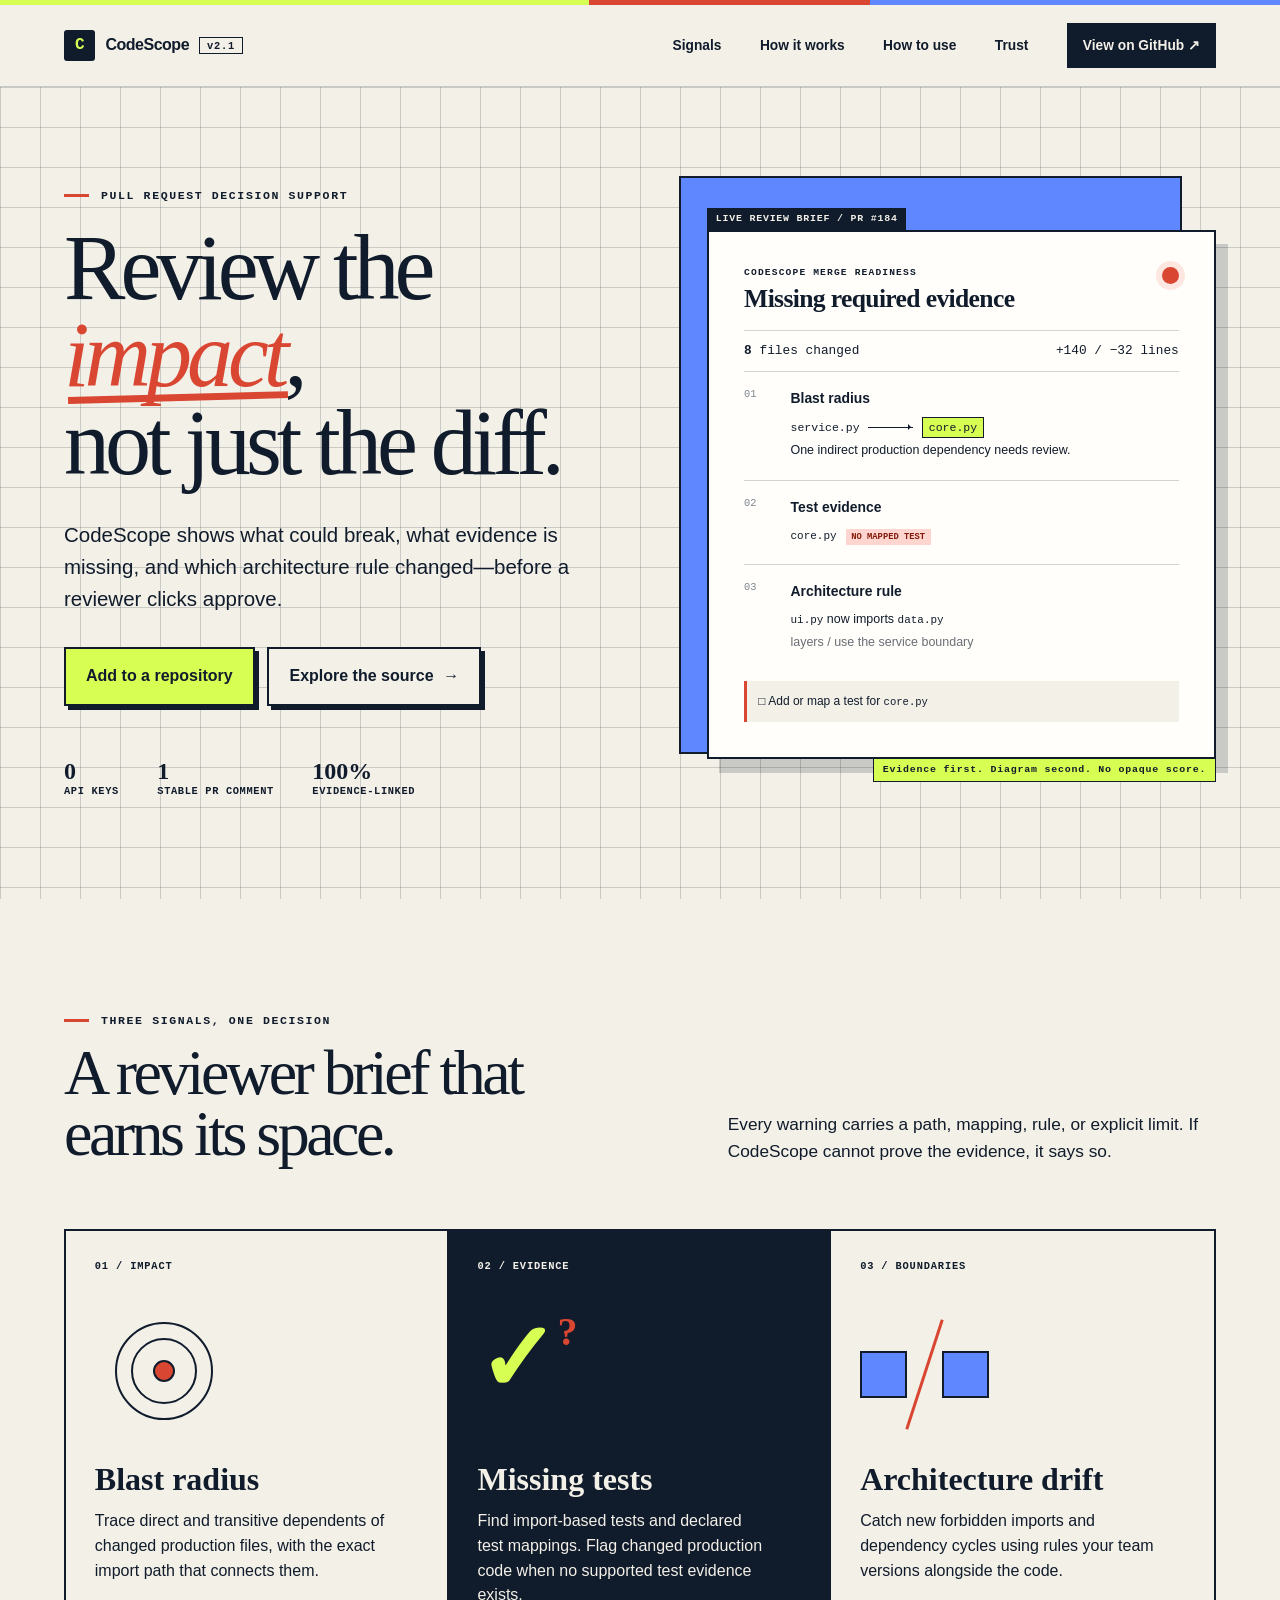
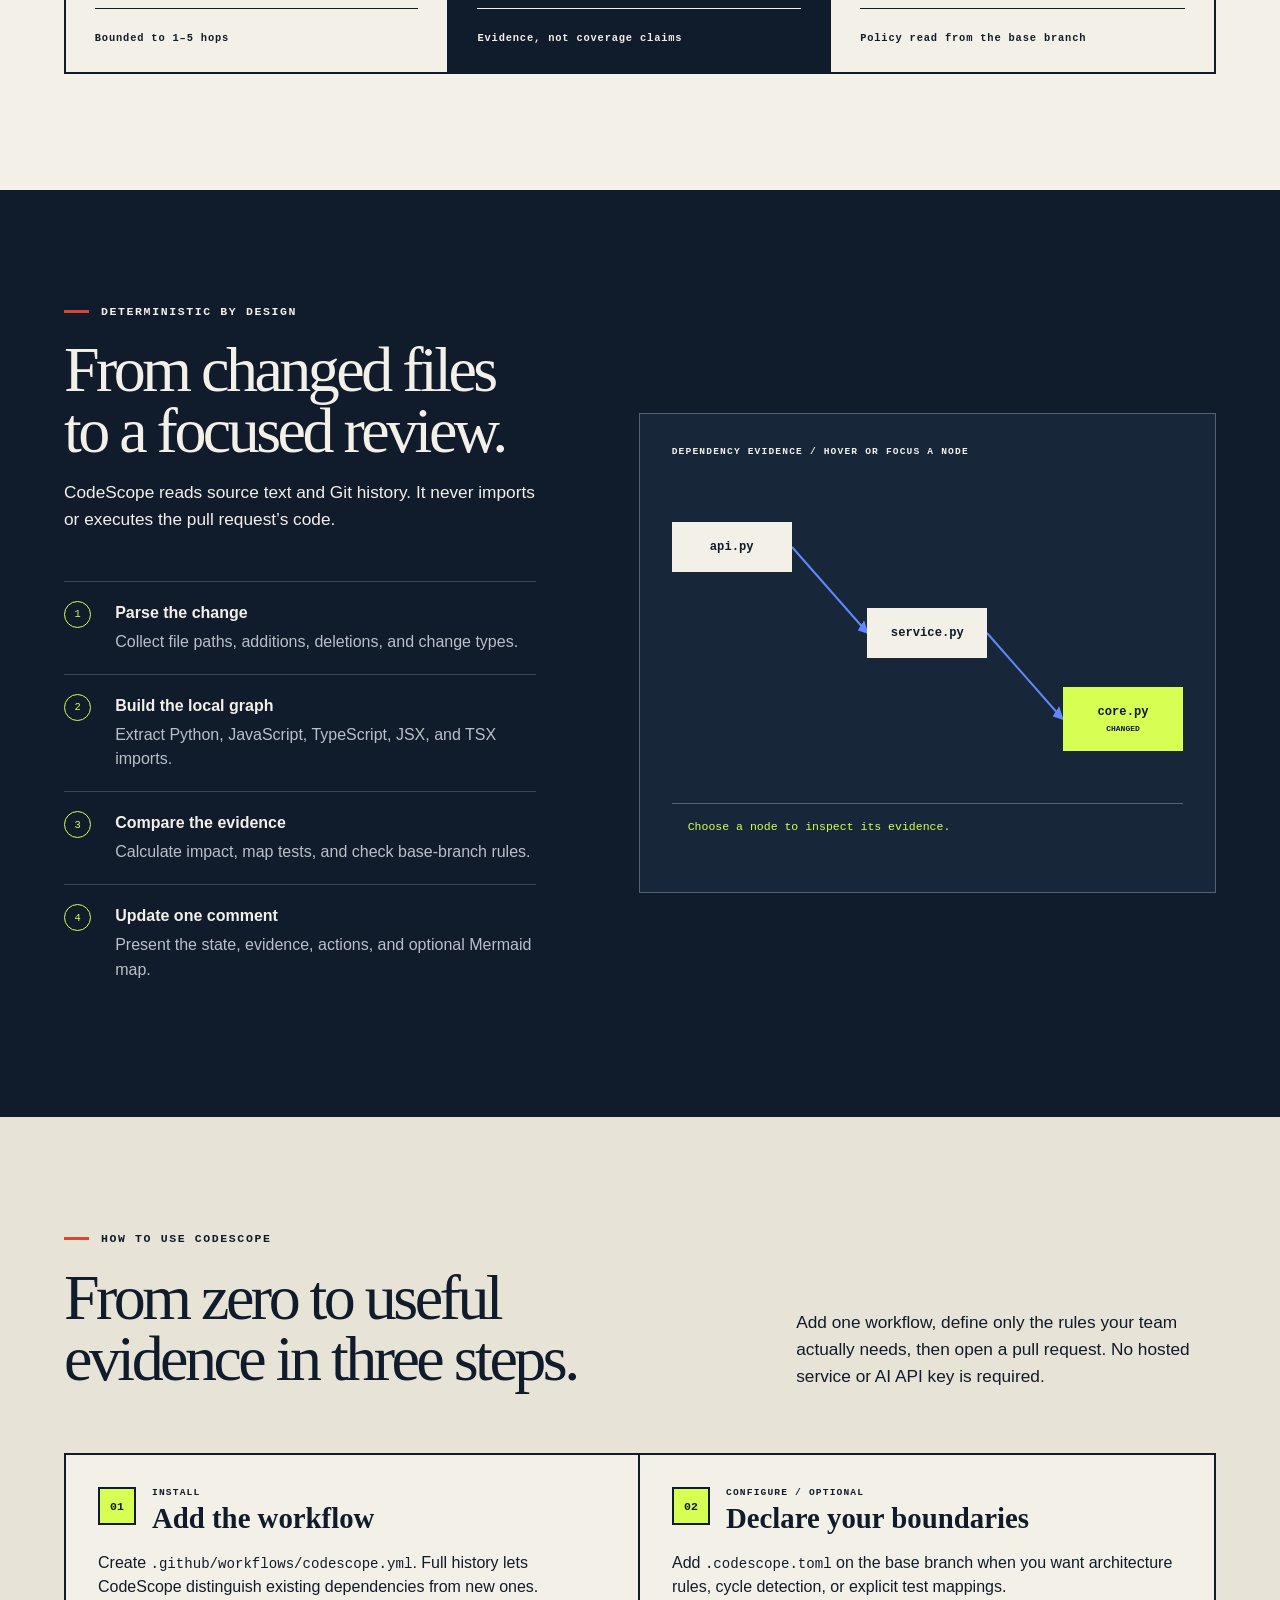
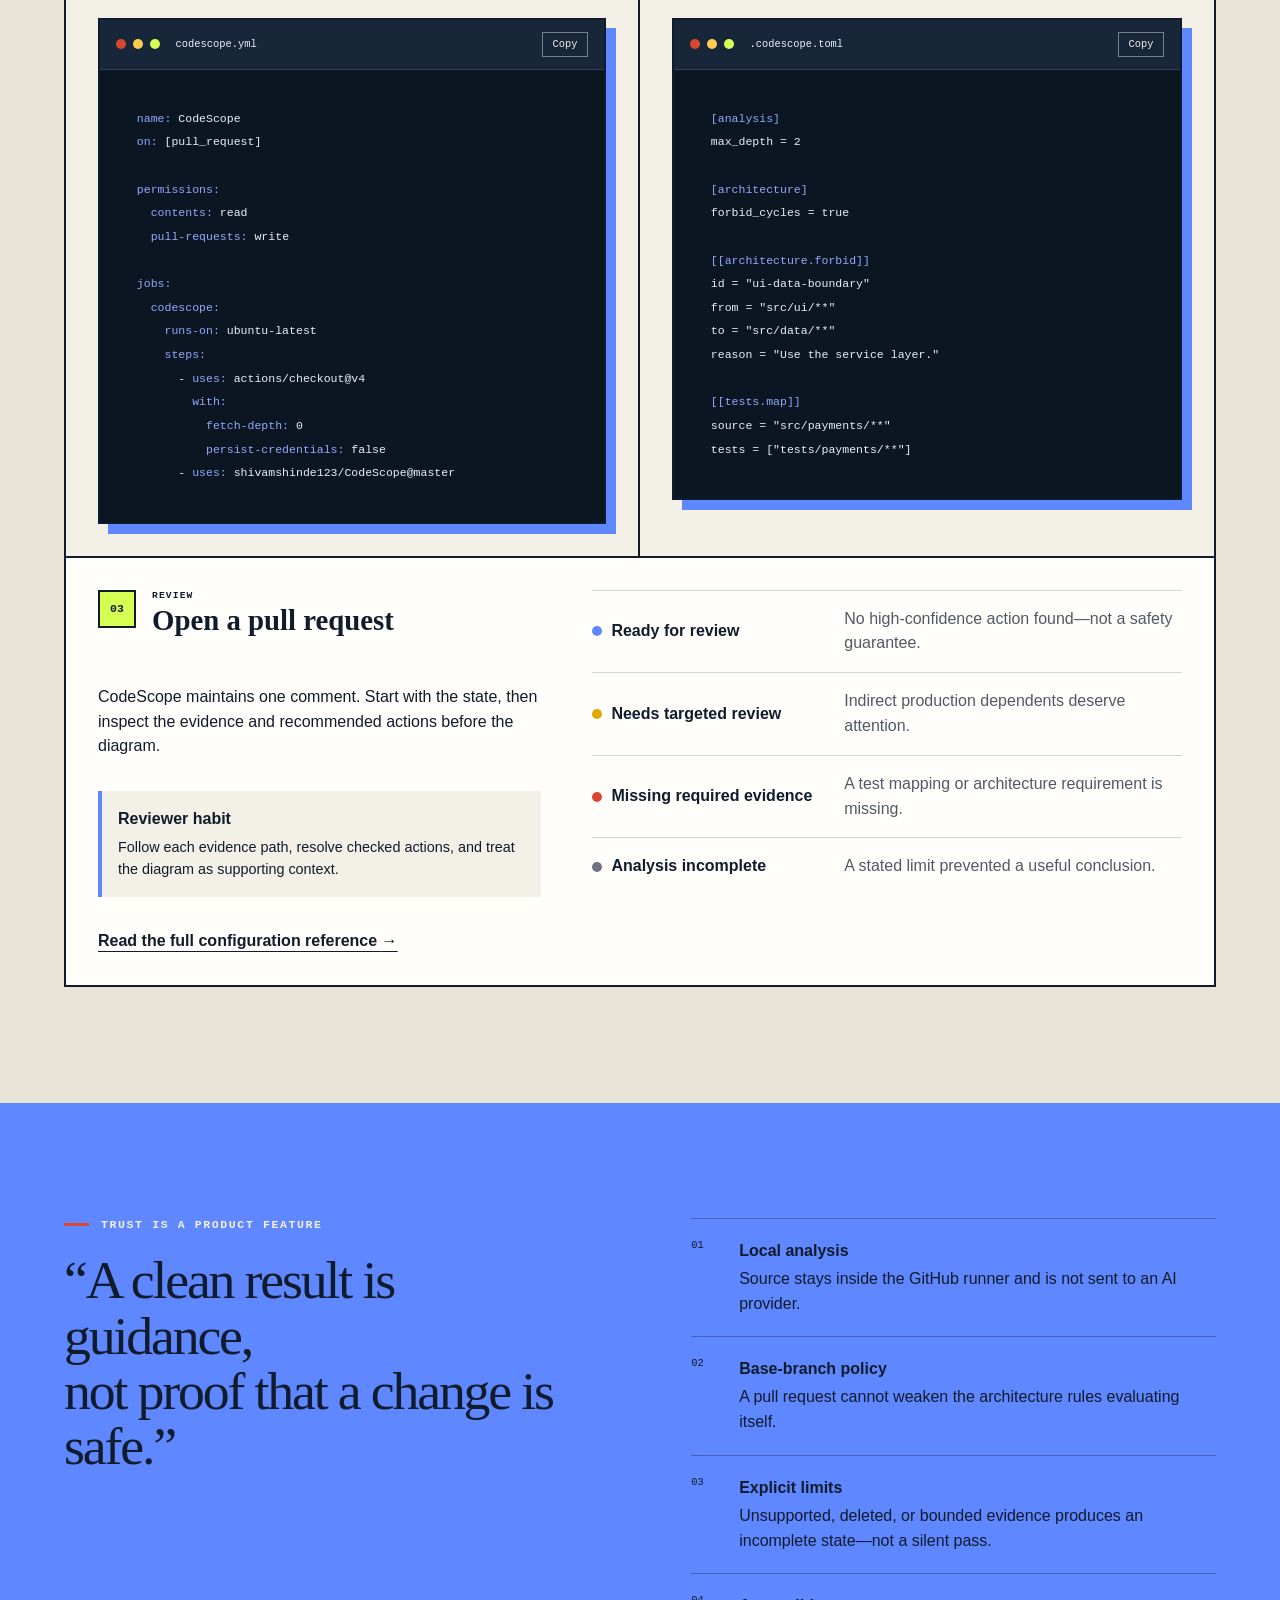
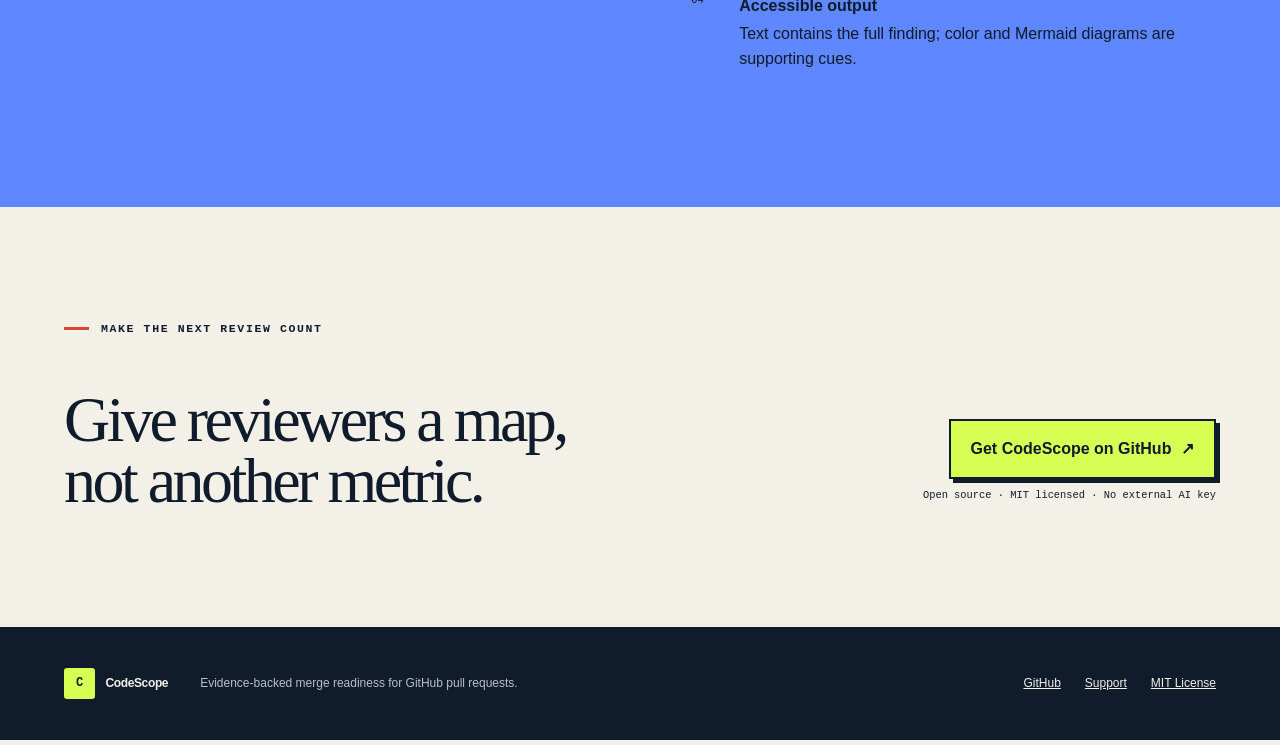
==== commit a8bb26df: "release: prepare CodeScope 2.1.0" ====
--- a/site/index.html
+++ b/site/index.html
@@ -20,7 +20,7 @@
   <a class="skip-link" href="#main">Skip to content</a>
   <div class="top-rule" aria-hidden="true"></div>
   <header class="site-header">
-    <a class="brand" href="#top" aria-label="CodeScope home"><span class="brand-mark" aria-hidden="true">C</span><span>CodeScope</span><span class="version">v2</span></a>
+    <a class="brand" href="#top" aria-label="CodeScope home"><span class="brand-mark" aria-hidden="true">C</span><span>CodeScope</span><span class="version">v2.1</span></a>
     <nav aria-label="Primary navigation">
       <a href="#signals">Signals</a><a href="#workflow">How it works</a><a href="#install">How to use</a><a href="#trust">Trust</a>
       <a class="nav-cta" href="https://github.com/shivamshinde123/CodeScope">View on GitHub <span aria-hidden="true">↗</span></a>
@@ -65,7 +65,7 @@
       <div class="workflow-copy reveal"><p class="eyebrow light"><span></span> Deterministic by design</p><h2>From changed files to a focused review.</h2><p>CodeScope reads source text and Git history. It never imports or executes the pull request’s code.</p>
         <ol class="steps"><li><span>1</span><div><strong>Parse the change</strong><p>Collect file paths, additions, deletions, and change types.</p></div></li><li><span>2</span><div><strong>Build the local graph</strong><p>Extract Python, JavaScript, TypeScript, JSX, and TSX imports.</p></div></li><li><span>3</span><div><strong>Compare the evidence</strong><p>Calculate impact, map tests, and check base-branch rules.</p></div></li><li><span>4</span><div><strong>Update one comment</strong><p>Present the state, evidence, actions, and optional Mermaid map.</p></div></li></ol>
       </div>
-      <div class="graph-panel reveal delay-1" aria-label="Interactive dependency evidence example"><p class="micro">DEPENDENCY EVIDENCE / HOVER OR FOCUS A NODE</p><div class="graph" role="group" aria-label="Dependency path from API to core"><button class="node node-api" data-detail="The API handler is indirectly affected through service.py.">api.py</button><button class="node node-service" data-detail="service.py imports the changed core module.">service.py</button><button class="node node-core changed" data-detail="core.py changed in this pull request.">core.py <small>CHANGED</small></button><span class="edge edge-one" aria-hidden="true"></span><span class="edge edge-two" aria-hidden="true"></span></div><p class="graph-detail" aria-live="polite">Choose a node to inspect its evidence.</p></div>
+      <div class="graph-panel reveal delay-1" aria-label="Interactive dependency evidence example"><p class="micro">DEPENDENCY EVIDENCE / HOVER OR FOCUS A NODE</p><div class="graph" role="group" aria-label="Dependency path from API to core"><button class="node node-api" data-detail="The API handler is indirectly affected through service.py.">api.py</button><svg class="graph-edge graph-edge-one" viewBox="0 0 100 340" preserveAspectRatio="none" aria-hidden="true"><defs><marker id="arrow-one" viewBox="0 0 8 8" refX="7" refY="4" markerWidth="6" markerHeight="6" orient="auto"><path d="M 0 0 L 8 4 L 0 8 Z"></path></marker></defs><path d="M 0 84 L 100 170" marker-end="url(#arrow-one)"></path></svg><button class="node node-service" data-detail="service.py imports the changed core module.">service.py</button><svg class="graph-edge graph-edge-two" viewBox="0 0 100 340" preserveAspectRatio="none" aria-hidden="true"><defs><marker id="arrow-two" viewBox="0 0 8 8" refX="7" refY="4" markerWidth="6" markerHeight="6" orient="auto"><path d="M 0 0 L 8 4 L 0 8 Z"></path></marker></defs><path d="M 0 170 L 100 256" marker-end="url(#arrow-two)"></path></svg><button class="node node-core changed" data-detail="core.py changed in this pull request.">core.py <small>CHANGED</small></button></div><p class="graph-detail" aria-live="polite">Choose a node to inspect its evidence.</p></div>
     </section>
     <section class="how-to section" id="install">
       <div class="how-heading reveal">
--- a/site/styles.css
+++ b/site/styles.css
@@ -38,8 +38,8 @@
 .boundary-icon { display:flex; align-items:center; gap:16px; } .boundary-icon b { width:47px; height:47px; border:2px solid var(--ink); background:var(--blue); } .boundary-icon i { width:3px; height:115px; background:var(--coral); transform:rotate(18deg); }
 .workflow { background:var(--ink); color:var(--paper); display:grid; grid-template-columns:.9fr 1.1fr; gap:8vw; } .workflow-copy>p:not(.eyebrow) { max-width:550px; font-size:1.08rem; }
 .steps { padding:0; margin:3rem 0 0; list-style:none; } .steps li { display:grid; grid-template-columns:2.4rem 1fr; gap:.8rem; padding:1.2rem 0; border-top:1px solid rgba(243,240,232,.2); } .steps li>span { display:grid; place-items:center; width:27px; height:27px; border:1px solid var(--acid); border-radius:50%; color:var(--acid); font:.65rem var(--mono); } .steps strong { display:block; margin-bottom:.25rem; } .steps p { margin:0; color:#b9c0c8; }
-.graph-panel { align-self:center; min-height:480px; padding:2rem; background:#18263a; border:1px solid #536174; } .graph { position:relative; min-height:340px; } .node { position:absolute; min-width:120px; padding:1rem; background:var(--paper); color:var(--ink); border:2px solid var(--paper); font:700 .76rem var(--mono); cursor:pointer; z-index:2; } .node:hover,.node:focus-visible { outline:3px solid var(--acid); outline-offset:4px; } .node-api { left:2%; top:15%; } .node-service { left:39%; top:43%; } .node-core { right:2%; top:71%; } .node.changed { background:var(--acid); border-color:var(--acid); } .node small { display:block; margin-top:.35rem; font-size:.5rem; }
-.edge { position:absolute; height:2px; background:var(--blue); transform-origin:left center; z-index:1; } .edge::after { content:""; position:absolute; right:-5px; top:-4px; border:5px solid transparent; border-left-color:var(--blue); } .edge-one { width:42%; left:24%; top:32%; transform:rotate(25deg); } .edge-two { width:39%; left:59%; top:61%; transform:rotate(26deg); } .graph-detail { min-height:3em; margin:0; padding:1rem; color:var(--acid); border-top:1px solid #536174; font:.72rem var(--mono); }
+.graph-panel { align-self:center; min-height:480px; padding:2rem; background:#18263a; border:1px solid #536174; } .graph { display:grid; grid-template-columns:minmax(92px,120px) minmax(24px,1fr) minmax(92px,120px) minmax(24px,1fr) minmax(92px,120px); min-height:340px; } .node { position:relative; align-self:center; width:100%; min-width:0; padding:1rem; background:var(--paper); color:var(--ink); border:2px solid var(--paper); font:700 .76rem var(--mono); cursor:pointer; z-index:2; } .node:hover,.node:focus-visible { outline:3px solid var(--acid); outline-offset:4px; } .node-api { grid-column:1; margin-top:-172px; } .node-service { grid-column:3; } .node-core { grid-column:5; margin-top:172px; } .node.changed { background:var(--acid); border-color:var(--acid); } .node small { display:block; margin-top:.35rem; font-size:.5rem; }
+.graph-edge { grid-row:1; width:100%; height:340px; overflow:visible; pointer-events:none; } .graph-edge-one { grid-column:2; } .graph-edge-two { grid-column:4; } .graph-edge path { fill:none; stroke:var(--blue); stroke-width:2; vector-effect:non-scaling-stroke; } .graph-edge marker path { fill:var(--blue); stroke:none; } .graph-detail { min-height:3em; margin:0; padding:1rem; color:var(--acid); border-top:1px solid #536174; font:.72rem var(--mono); }
 .how-to { background:#e8e3d7; } .how-heading { display:grid; grid-template-columns:1.2fr .8fr; gap:8vw; align-items:end; margin-bottom:4rem; } .how-heading>p { margin:0; max-width:520px; font-size:1.08rem; } .how-grid { display:grid; grid-template-columns:repeat(2,minmax(0,1fr)); border:2px solid var(--ink); background:var(--paper); } .how-step { min-width:0; padding:clamp(1.25rem,2.5vw,2rem); border-right:2px solid var(--ink); } .how-step:nth-child(2) { border-right:0; } .outcome-step { grid-column:1/-1; display:grid; grid-template-columns:.75fr 1fr; gap:1rem 4vw; border-top:2px solid var(--ink); border-right:0; background:#fffefa; } .outcome-step>.step-heading,.outcome-step>p { grid-column:1; } .outcome-step>.state-list { grid-column:2; grid-row:1/5; } .outcome-step>.review-tip,.outcome-step>.text-link { grid-column:1; } .step-heading { display:flex; gap:1rem; align-items:flex-start; margin-bottom:1rem; } .step-heading>span { display:grid; place-items:center; flex:none; width:38px; height:38px; background:var(--acid); border:2px solid var(--ink); font:800 .72rem var(--mono); } .step-heading .micro { margin-bottom:.2rem; } .step-heading h3 { margin:0; font:600 1.8rem var(--display); } .how-step>p { min-height:3.2em; } .text-link { display:inline-block; margin-top:1rem; font-weight:800; text-underline-offset:5px; }
 .code-window { background:#0c1522; color:#eaf0f8; border:2px solid var(--ink); box-shadow:10px 10px 0 var(--blue); overflow:hidden; } .code-bar { display:flex; align-items:center; gap:.45rem; padding:.75rem 1rem; background:#18263a; border-bottom:1px solid #334258; } .code-bar>span { width:10px; height:10px; border-radius:50%; background:#536174; } .code-bar>span:first-child { background:var(--coral); } .code-bar>span:nth-child(2) { background:#ffcc51; } .code-bar>span:nth-child(3) { background:var(--acid); } .code-bar b { margin-left:.5rem; font:.65rem var(--mono); } .copy-button { margin-left:auto; padding:.35rem .6rem; color:var(--paper); background:transparent; border:1px solid #718097; font:.65rem var(--mono); cursor:pointer; } .copy-button:hover,.copy-button:focus-visible { color:var(--ink); background:var(--acid); }
 pre { margin:0; padding:clamp(1.25rem,3vw,2.3rem); overflow:auto; font:.82rem/1.8 var(--mono); } .c-key { color:#92aaff; }
@@ -49,5 +49,5 @@
 footer { padding:2.2rem clamp(1.25rem,5vw,5.5rem); display:grid; grid-template-columns:auto 1fr auto; align-items:center; gap:2rem; color:var(--paper); background:var(--ink); font-size:.75rem; } footer p { color:#b9c0c8; } footer>div { display:flex; gap:1.5rem; } .footer-brand .brand-mark { background:var(--acid); color:var(--ink); }
 .js .reveal { opacity:0; transform:translateY(24px); transition:opacity .65s ease,transform .65s ease; } .js .reveal.visible { opacity:1; transform:translateY(0); } .delay-1 { transition-delay:.12s; } .delay-2 { transition-delay:.24s; }
 @media (max-width:950px) { nav a:not(.nav-cta) { display:none; } .hero { grid-template-columns:1fr; } .review-stage { max-width:650px; margin:2rem auto 0; } .section-intro,.workflow,.trust,.final-cta,.how-heading { grid-template-columns:1fr; } .signal-grid { grid-template-columns:1fr; } .signal-card { min-height:370px; border-right:0; border-bottom:2px solid var(--ink); } .how-grid { grid-template-columns:1fr; } .how-step { border-right:0; border-bottom:2px solid var(--ink); } .outcome-step { grid-column:auto; display:block; border-top:0; border-bottom:0; } .state-list { margin-top:2rem; } .final-cta>div { text-align:left; } }
-@media (max-width:600px) { .site-header { height:70px; } .nav-cta { padding:.55rem .7rem; font-size:.72rem; } .hero { padding-top:4.5rem; } .hero h1 { font-size:clamp(3.5rem,17vw,5rem); } .proof-strip { display:grid; grid-template-columns:repeat(3,1fr); gap:.7rem; } .proof-strip span { font-size:.52rem; } .review-stage { transform:none; } .review-stage::before { inset:-15px 15px 15px -15px; } .review-card { padding:1rem; } .change-count span { float:none; display:block; margin-top:.25rem; } .section { padding-top:5rem; padding-bottom:5rem; } .graph-panel { min-height:420px; padding:1rem; } .node { min-width:98px; padding:.75rem .5rem; } .state-list>div { grid-template-columns:1fr; gap:.35rem; } footer { grid-template-columns:1fr; } footer>div { flex-wrap:wrap; } }
+@media (max-width:600px) { .site-header { height:70px; } .nav-cta { padding:.55rem .7rem; font-size:.72rem; } .hero { padding-top:4.5rem; } .hero h1 { font-size:clamp(3.5rem,17vw,5rem); } .proof-strip { display:grid; grid-template-columns:repeat(3,1fr); gap:.7rem; } .proof-strip span { font-size:.52rem; } .review-stage { transform:none; } .review-stage::before { inset:-15px 15px 15px -15px; } .review-card { padding:1rem; } .change-count span { float:none; display:block; margin-top:.25rem; } .section { padding-top:5rem; padding-bottom:5rem; } .graph-panel { min-height:420px; padding:1rem; } .graph { grid-template-columns:minmax(76px,98px) minmax(16px,1fr) minmax(76px,98px) minmax(16px,1fr) minmax(76px,98px); } .node { padding:.75rem .35rem; font-size:.68rem; } .state-list>div { grid-template-columns:1fr; gap:.35rem; } footer { grid-template-columns:1fr; } footer>div { flex-wrap:wrap; } }
 @media (prefers-reduced-motion:reduce) { html { scroll-behavior:auto; } *,*::before,*::after { animation-duration:.01ms!important; transition-duration:.01ms!important; } .reveal { opacity:1; transform:none; } }
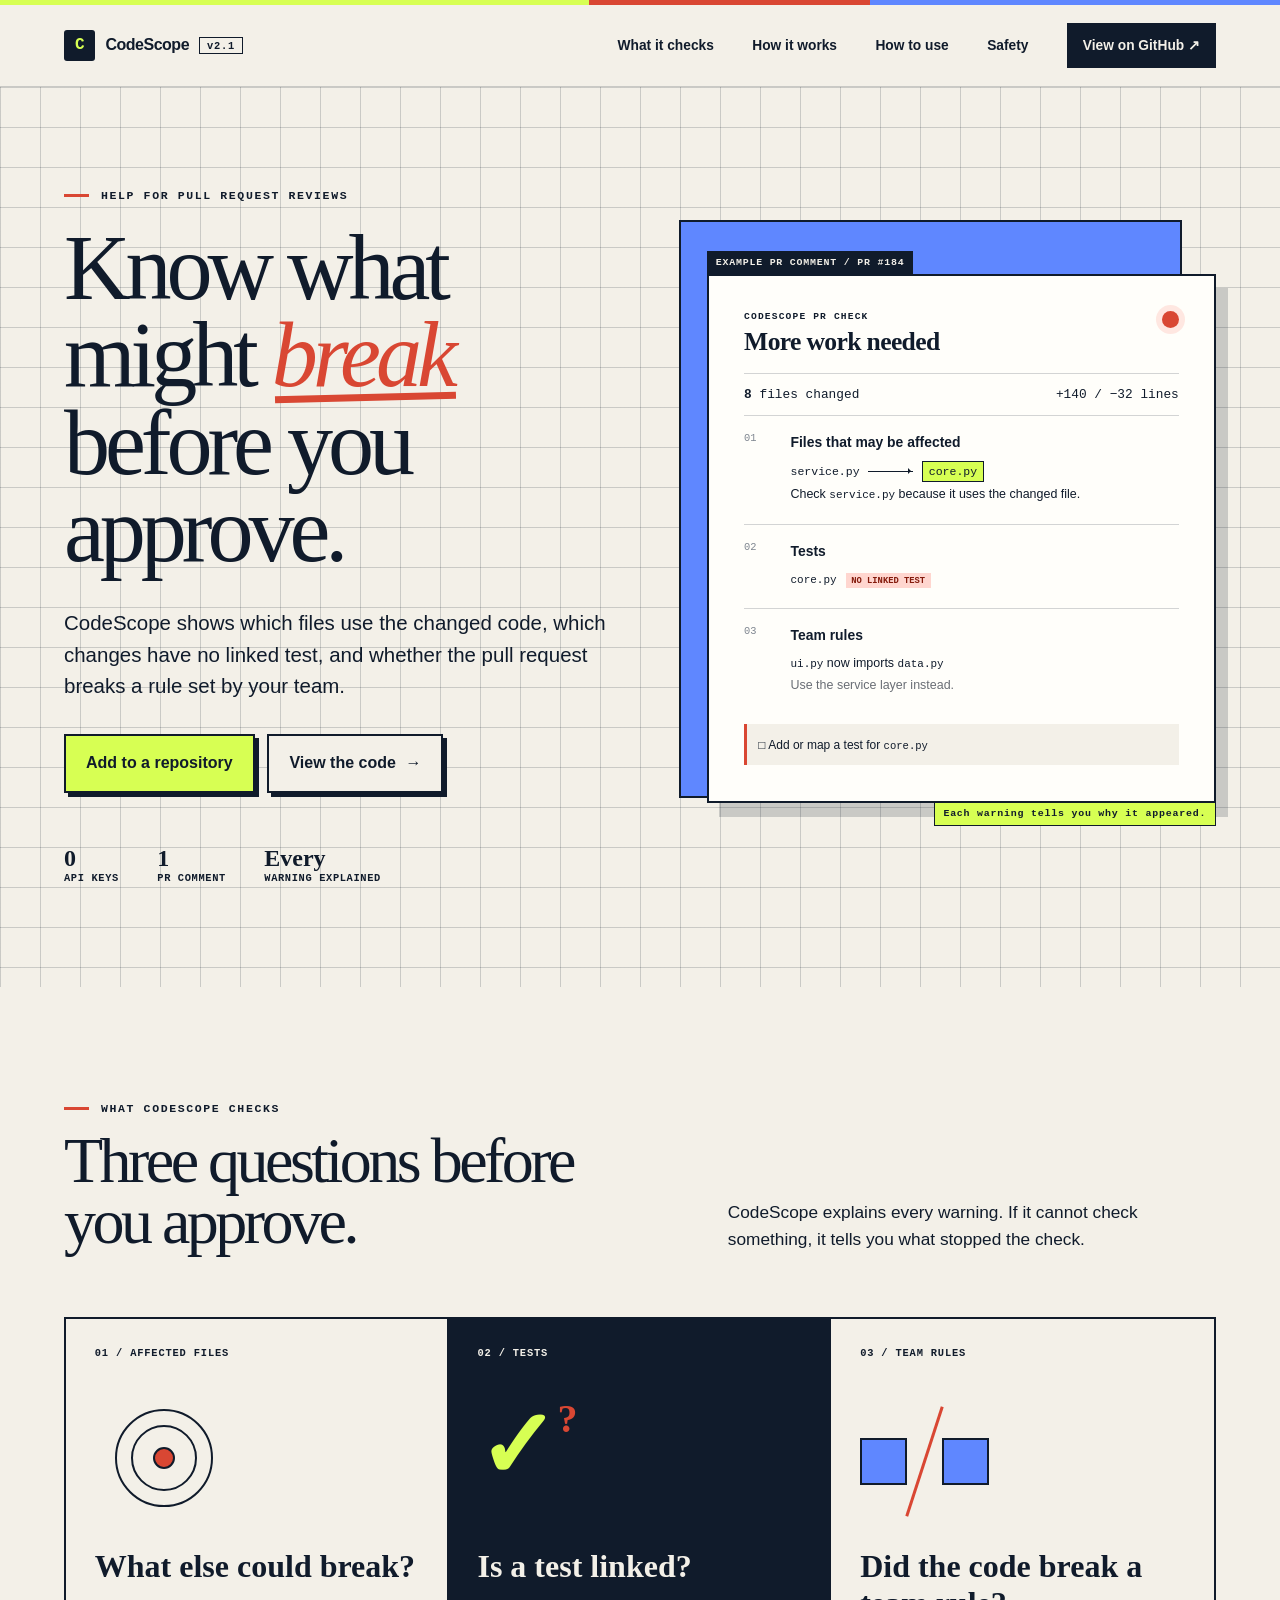
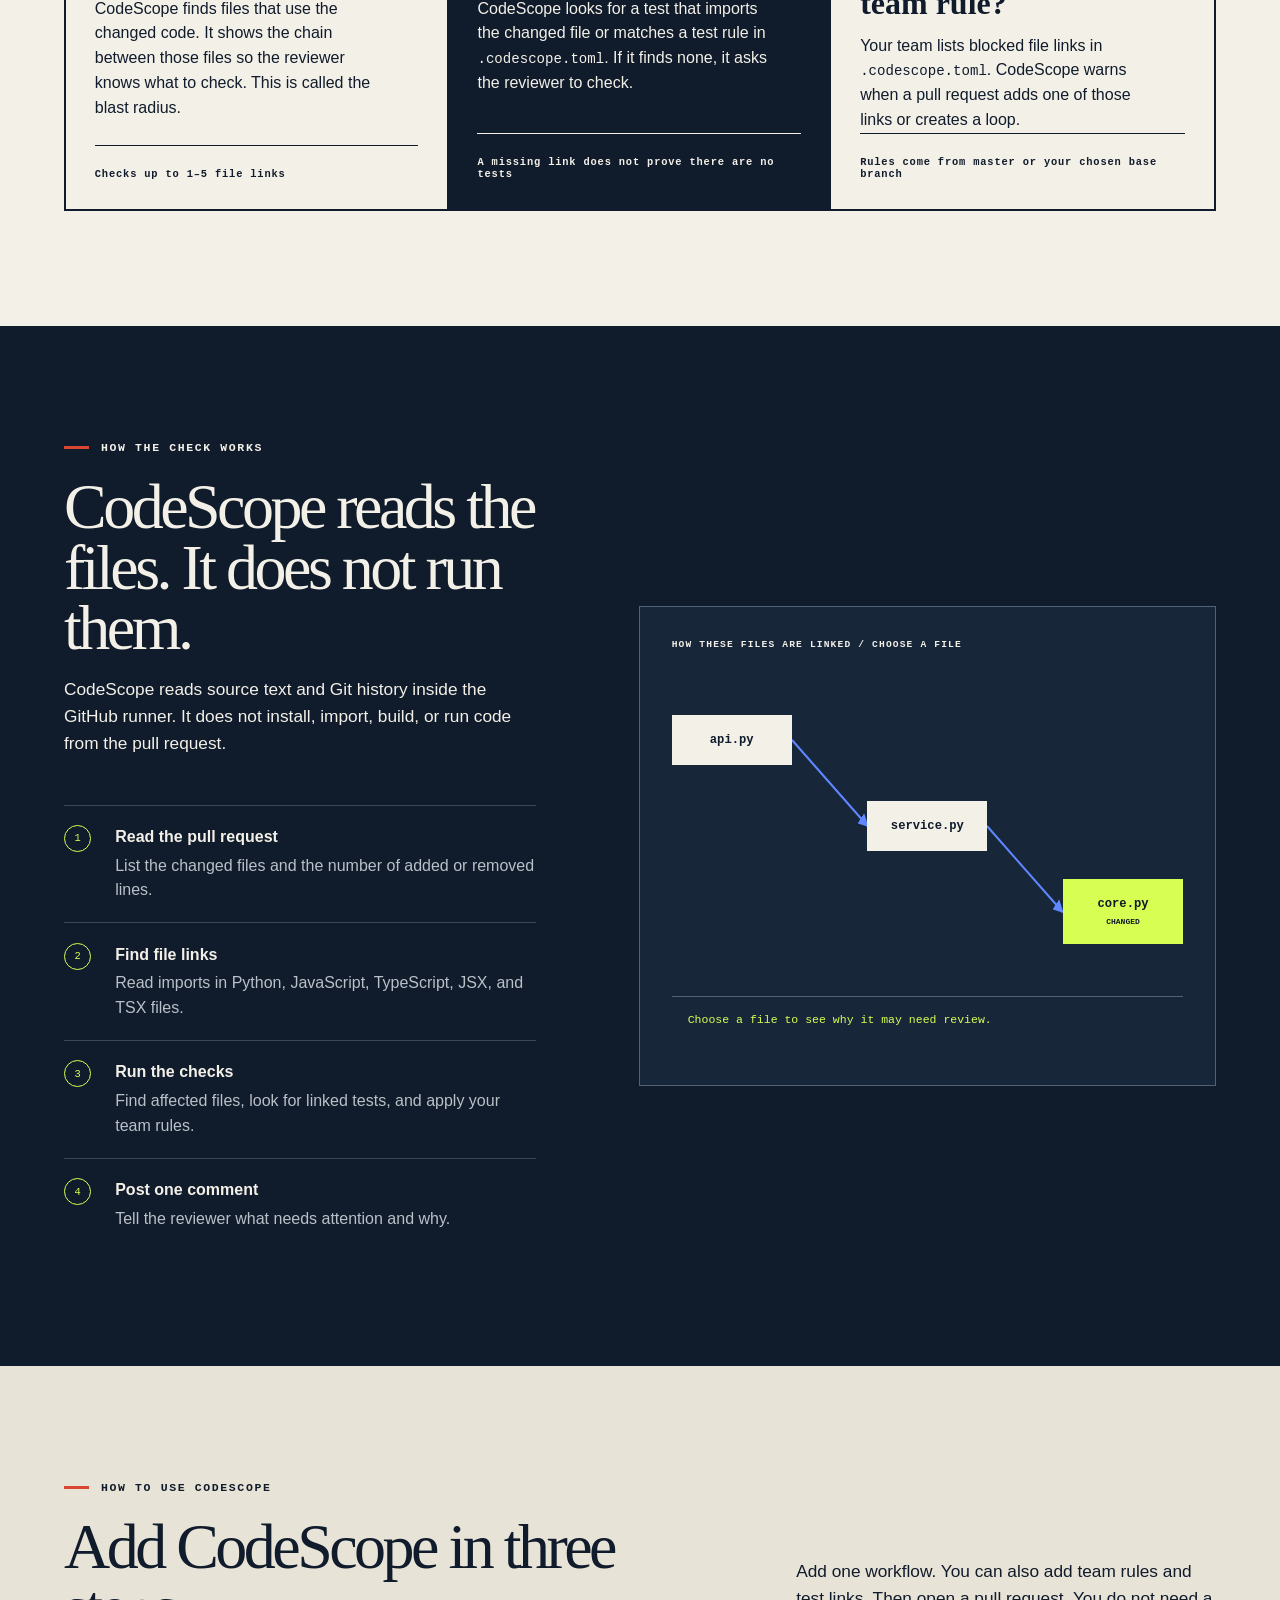
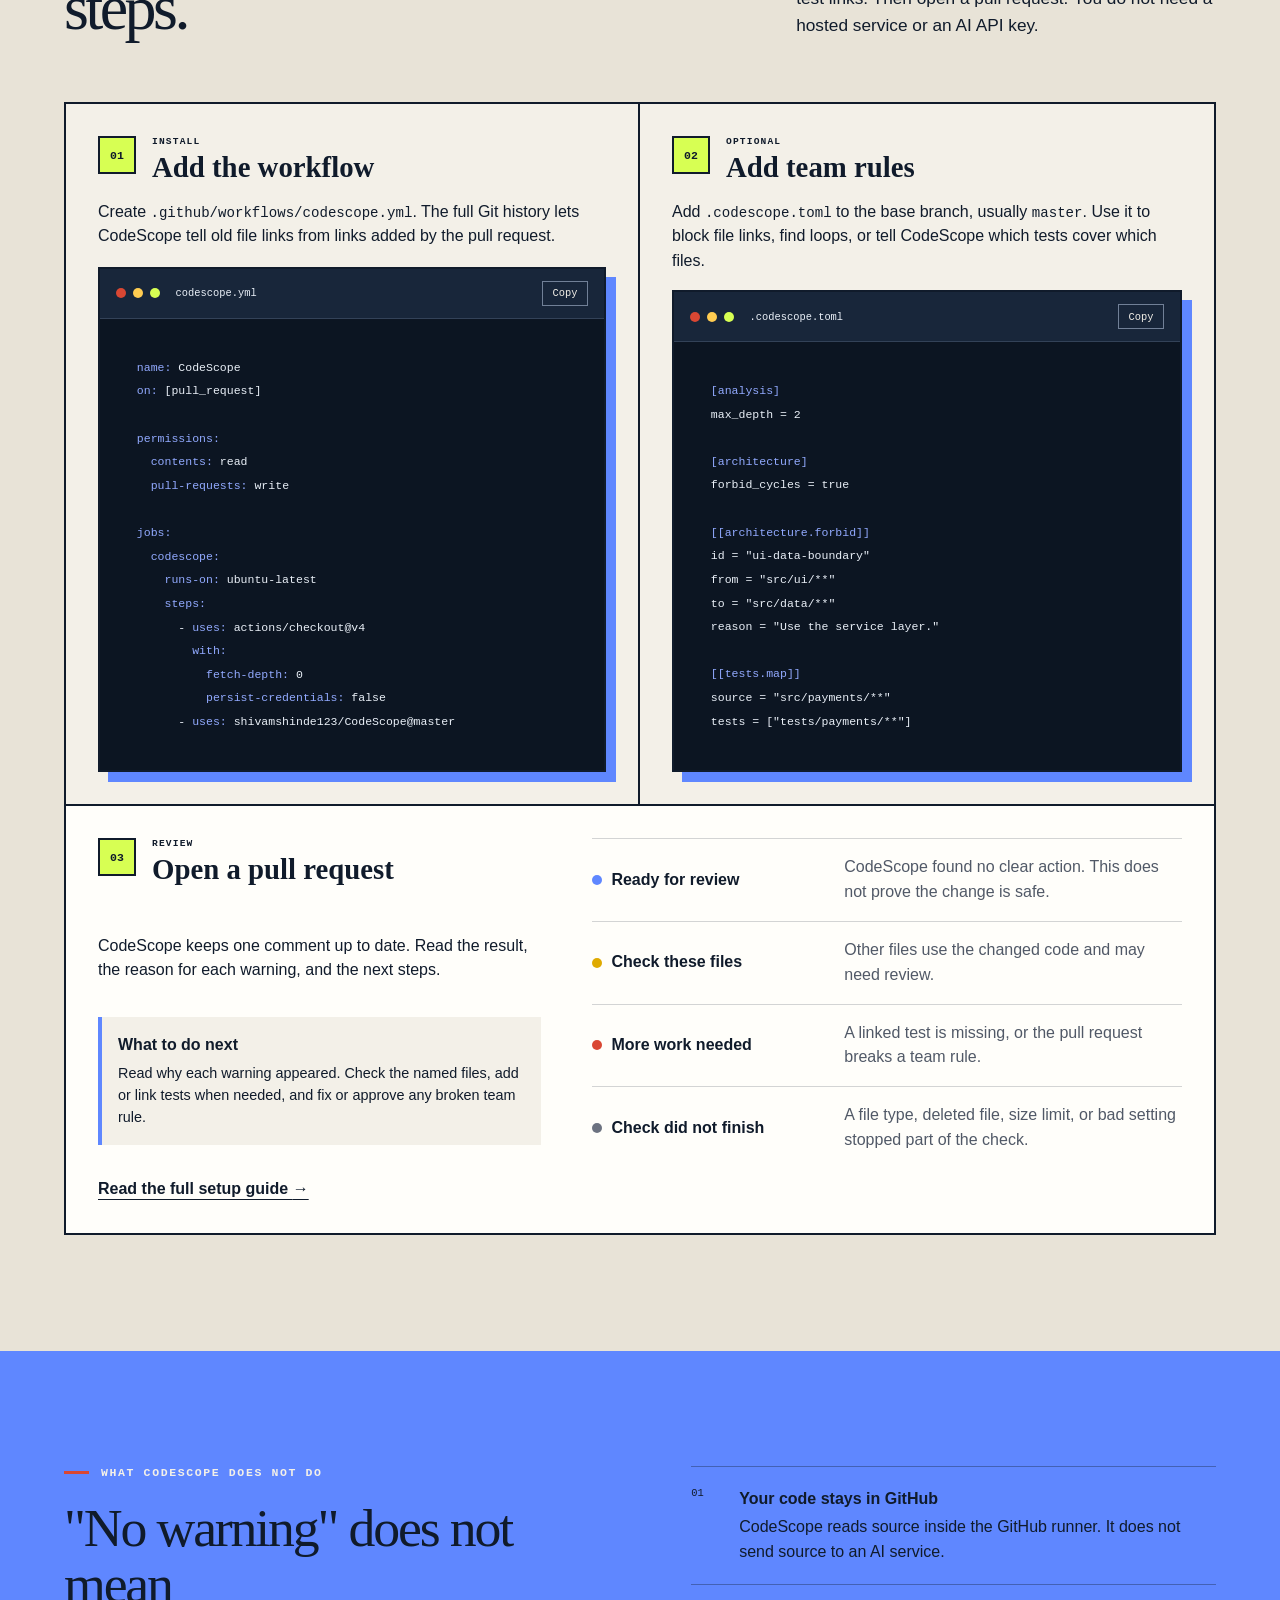
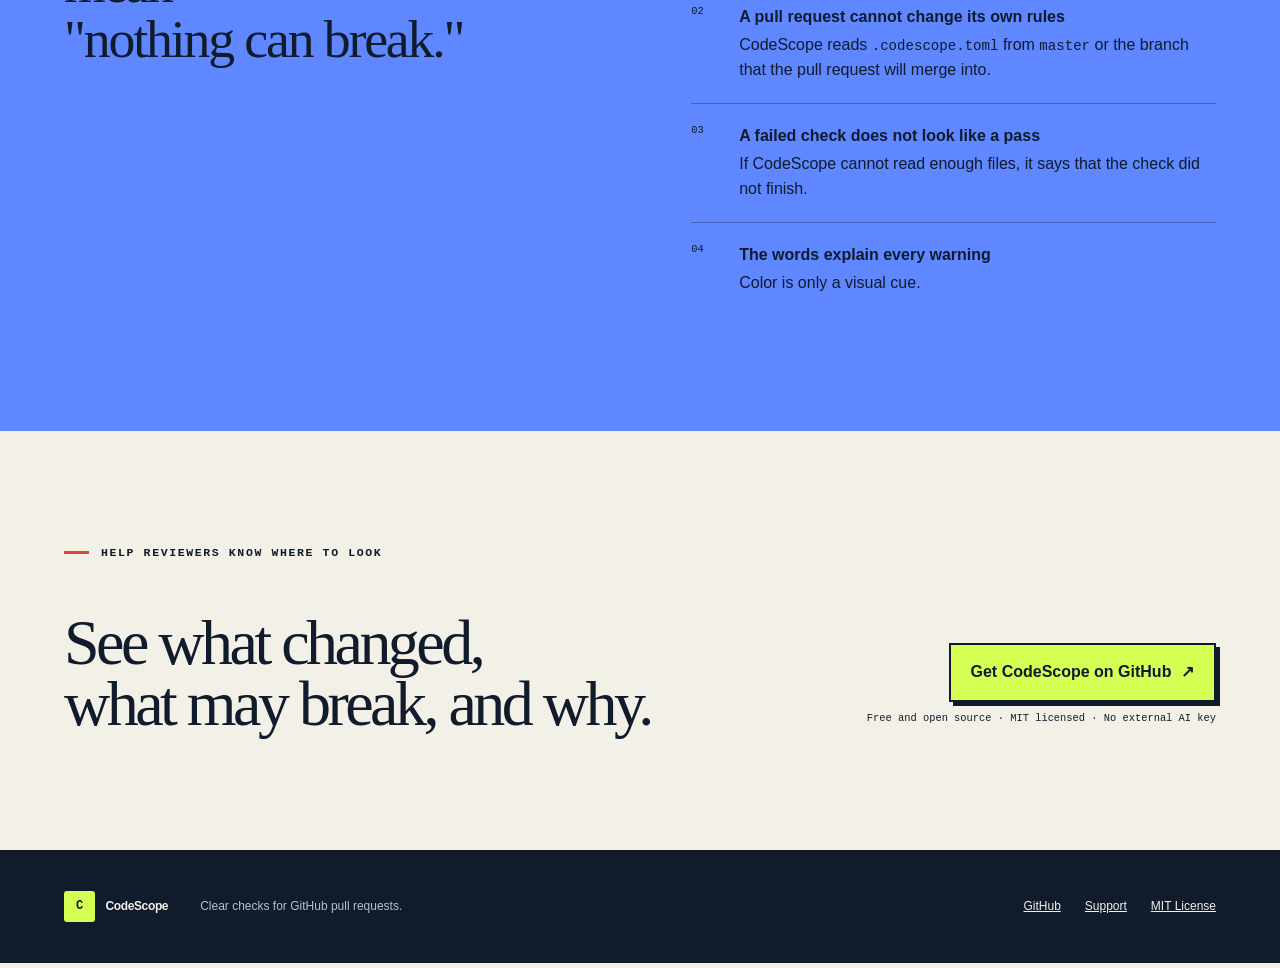
==== commit c389a345: "docs: explain CodeScope in plain language" ====
--- a/site/index.html
+++ b/site/index.html
@@ -3,13 +3,13 @@
 <head>
   <meta charset="utf-8">
   <meta name="viewport" content="width=device-width, initial-scale=1">
-  <meta name="description" content="CodeScope turns pull-request changes into evidence-backed blast radius, test coverage, and architecture drift guidance.">
+  <meta name="description" content="CodeScope shows which files a pull request may affect, where tests are missing, and when code breaks a team rule.">
   <meta name="theme-color" content="#101b2b">
-  <meta property="og:title" content="CodeScope — review the impact, not just the diff">
-  <meta property="og:description" content="A deterministic GitHub Action for evidence-backed merge readiness.">
+  <meta property="og:title" content="CodeScope — know what a pull request may affect">
+  <meta property="og:description" content="A GitHub Action that gives reviewers clear facts before they approve a pull request.">
   <meta property="og:type" content="website">
   <meta property="og:url" content="https://shivamshinde123.github.io/CodeScope/">
-  <title>CodeScope — Evidence-backed pull request reviews</title>
+  <title>CodeScope — Know what a pull request may affect</title>
   <link rel="canonical" href="https://shivamshinde123.github.io/CodeScope/">
   <link rel="icon" href="data:image/svg+xml,%3Csvg xmlns='http://www.w3.org/2000/svg' viewBox='0 0 64 64'%3E%3Crect width='64' height='64' rx='14' fill='%23101b2b'/%3E%3Cpath d='M18 19h28v8H26v18h20v8H18z' fill='%23d7ff53'/%3E%3C/svg%3E">
   <script>document.documentElement.classList.add('js');</script>
@@ -22,60 +22,60 @@
   <header class="site-header">
     <a class="brand" href="#top" aria-label="CodeScope home"><span class="brand-mark" aria-hidden="true">C</span><span>CodeScope</span><span class="version">v2.1</span></a>
     <nav aria-label="Primary navigation">
-      <a href="#signals">Signals</a><a href="#workflow">How it works</a><a href="#install">How to use</a><a href="#trust">Trust</a>
+      <a href="#signals">What it checks</a><a href="#workflow">How it works</a><a href="#install">How to use</a><a href="#trust">Safety</a>
       <a class="nav-cta" href="https://github.com/shivamshinde123/CodeScope">View on GitHub <span aria-hidden="true">↗</span></a>
     </nav>
   </header>
   <main id="main">
     <section class="hero" id="top">
       <div class="hero-copy reveal">
-        <p class="eyebrow"><span></span> Pull request decision support</p>
-        <h1>Review the <em>impact</em>,<br>not just the diff.</h1>
-        <p class="hero-lede">CodeScope shows what could break, what evidence is missing, and which architecture rule changed—before a reviewer clicks approve.</p>
+        <p class="eyebrow"><span></span> Help for pull request reviews</p>
+        <h1>Know what might <em>break</em><br>before you approve.</h1>
+        <p class="hero-lede">CodeScope shows which files use the changed code, which changes have no linked test, and whether the pull request breaks a rule set by your team.</p>
         <div class="hero-actions">
           <a class="button button-primary" href="#install">Add to a repository</a>
-          <a class="button button-secondary" href="https://github.com/shivamshinde123/CodeScope">Explore the source <span aria-hidden="true">→</span></a>
+          <a class="button button-secondary" href="https://github.com/shivamshinde123/CodeScope">View the code <span aria-hidden="true">→</span></a>
         </div>
         <ul class="proof-strip" aria-label="Product properties">
-          <li><strong>0</strong><span>API keys</span></li><li><strong>1</strong><span>stable PR comment</span></li><li><strong>100%</strong><span>evidence-linked</span></li>
+          <li><strong>0</strong><span>API keys</span></li><li><strong>1</strong><span>PR comment</span></li><li><strong>Every</strong><span>warning explained</span></li>
         </ul>
       </div>
       <div class="review-stage reveal delay-1" aria-label="Example CodeScope pull request report">
-        <div class="stage-label">LIVE REVIEW BRIEF / PR #184</div>
+        <div class="stage-label">EXAMPLE PR COMMENT / PR #184</div>
         <article class="review-card">
-          <div class="review-header"><div><p class="micro">CODESCOPE MERGE READINESS</p><h2>Missing required evidence</h2></div><span class="status-dot" aria-label="Action required"></span></div>
+          <div class="review-header"><div><p class="micro">CODESCOPE PR CHECK</p><h2>More work needed</h2></div><span class="status-dot" aria-label="Action required"></span></div>
           <p class="change-count"><strong>8</strong> files changed <span>+140 / −32 lines</span></p>
-          <section class="report-section"><div class="section-number">01</div><div><h3>Blast radius</h3><div class="impact-path" aria-label="service.py depends on changed core.py"><span>service.py</span><i aria-hidden="true"></i><span class="changed">core.py</span></div><p>One indirect production dependency needs review.</p></div></section>
-          <section class="report-section"><div class="section-number">02</div><div><h3>Test evidence</h3><p><code>core.py</code> <span class="tag tag-warn">NO MAPPED TEST</span></p></div></section>
-          <section class="report-section"><div class="section-number">03</div><div><h3>Architecture rule</h3><p><code>ui.py</code> now imports <code>data.py</code></p><p class="rule-note">layers / use the service boundary</p></div></section>
+          <section class="report-section"><div class="section-number">01</div><div><h3>Files that may be affected</h3><div class="impact-path" aria-label="service.py uses changed core.py"><span>service.py</span><i aria-hidden="true"></i><span class="changed">core.py</span></div><p>Check <code>service.py</code> because it uses the changed file.</p></div></section>
+          <section class="report-section"><div class="section-number">02</div><div><h3>Tests</h3><p><code>core.py</code> <span class="tag tag-warn">NO LINKED TEST</span></p></div></section>
+          <section class="report-section"><div class="section-number">03</div><div><h3>Team rules</h3><p><code>ui.py</code> now imports <code>data.py</code></p><p class="rule-note">Use the service layer instead.</p></div></section>
           <div class="action-row"><span aria-hidden="true">□</span> Add or map a test for <code>core.py</code></div>
         </article>
-        <div class="stage-note">Evidence first. Diagram second. No opaque score.</div>
+        <div class="stage-note">Each warning tells you why it appeared.</div>
       </div>
     </section>
     <section class="signals section" id="signals">
-      <div class="section-intro reveal"><p class="eyebrow"><span></span> Three signals, one decision</p><h2>A reviewer brief that earns its space.</h2><p>Every warning carries a path, mapping, rule, or explicit limit. If CodeScope cannot prove the evidence, it says so.</p></div>
+      <div class="section-intro reveal"><p class="eyebrow"><span></span> What CodeScope checks</p><h2>Three questions before you approve.</h2><p>CodeScope explains every warning. If it cannot check something, it tells you what stopped the check.</p></div>
       <div class="signal-grid">
-        <article class="signal-card reveal"><span class="card-index">01 / IMPACT</span><div class="signal-icon radius-icon" aria-hidden="true"><b></b><b></b><b></b></div><h3>Blast radius</h3><p>Trace direct and transitive dependents of changed production files, with the exact import path that connects them.</p><span class="card-foot">Bounded to 1–5 hops</span></article>
-        <article class="signal-card dark reveal delay-1"><span class="card-index">02 / EVIDENCE</span><div class="signal-icon test-icon" aria-hidden="true">✓<span>?</span></div><h3>Missing tests</h3><p>Find import-based tests and declared test mappings. Flag changed production code when no supported test evidence exists.</p><span class="card-foot">Evidence, not coverage claims</span></article>
-        <article class="signal-card reveal delay-2"><span class="card-index">03 / BOUNDARIES</span><div class="signal-icon boundary-icon" aria-hidden="true"><b></b><i></i><b></b></div><h3>Architecture drift</h3><p>Catch new forbidden imports and dependency cycles using rules your team versions alongside the code.</p><span class="card-foot">Policy read from the base branch</span></article>
+        <article class="signal-card reveal"><span class="card-index">01 / AFFECTED FILES</span><div class="signal-icon radius-icon" aria-hidden="true"><b></b><b></b><b></b></div><h3>What else could break?</h3><p>CodeScope finds files that use the changed code. It shows the chain between those files so the reviewer knows what to check. This is called the blast radius.</p><span class="card-foot">Checks up to 1–5 file links</span></article>
+        <article class="signal-card dark reveal delay-1"><span class="card-index">02 / TESTS</span><div class="signal-icon test-icon" aria-hidden="true">✓<span>?</span></div><h3>Is a test linked?</h3><p>CodeScope looks for a test that imports the changed file or matches a test rule in <code>.codescope.toml</code>. If it finds none, it asks the reviewer to check.</p><span class="card-foot">A missing link does not prove there are no tests</span></article>
+        <article class="signal-card reveal delay-2"><span class="card-index">03 / TEAM RULES</span><div class="signal-icon boundary-icon" aria-hidden="true"><b></b><i></i><b></b></div><h3>Did the code break a team rule?</h3><p>Your team lists blocked file links in <code>.codescope.toml</code>. CodeScope warns when a pull request adds one of those links or creates a loop.</p><span class="card-foot">Rules come from master or your chosen base branch</span></article>
       </div>
     </section>
     <section class="workflow section" id="workflow">
-      <div class="workflow-copy reveal"><p class="eyebrow light"><span></span> Deterministic by design</p><h2>From changed files to a focused review.</h2><p>CodeScope reads source text and Git history. It never imports or executes the pull request’s code.</p>
-        <ol class="steps"><li><span>1</span><div><strong>Parse the change</strong><p>Collect file paths, additions, deletions, and change types.</p></div></li><li><span>2</span><div><strong>Build the local graph</strong><p>Extract Python, JavaScript, TypeScript, JSX, and TSX imports.</p></div></li><li><span>3</span><div><strong>Compare the evidence</strong><p>Calculate impact, map tests, and check base-branch rules.</p></div></li><li><span>4</span><div><strong>Update one comment</strong><p>Present the state, evidence, actions, and optional Mermaid map.</p></div></li></ol>
+      <div class="workflow-copy reveal"><p class="eyebrow light"><span></span> How the check works</p><h2>CodeScope reads the files. It does not run them.</h2><p>CodeScope reads source text and Git history inside the GitHub runner. It does not install, import, build, or run code from the pull request.</p>
+        <ol class="steps"><li><span>1</span><div><strong>Read the pull request</strong><p>List the changed files and the number of added or removed lines.</p></div></li><li><span>2</span><div><strong>Find file links</strong><p>Read imports in Python, JavaScript, TypeScript, JSX, and TSX files.</p></div></li><li><span>3</span><div><strong>Run the checks</strong><p>Find affected files, look for linked tests, and apply your team rules.</p></div></li><li><span>4</span><div><strong>Post one comment</strong><p>Tell the reviewer what needs attention and why.</p></div></li></ol>
       </div>
-      <div class="graph-panel reveal delay-1" aria-label="Interactive dependency evidence example"><p class="micro">DEPENDENCY EVIDENCE / HOVER OR FOCUS A NODE</p><div class="graph" role="group" aria-label="Dependency path from API to core"><button class="node node-api" data-detail="The API handler is indirectly affected through service.py.">api.py</button><svg class="graph-edge graph-edge-one" viewBox="0 0 100 340" preserveAspectRatio="none" aria-hidden="true"><defs><marker id="arrow-one" viewBox="0 0 8 8" refX="7" refY="4" markerWidth="6" markerHeight="6" orient="auto"><path d="M 0 0 L 8 4 L 0 8 Z"></path></marker></defs><path d="M 0 84 L 100 170" marker-end="url(#arrow-one)"></path></svg><button class="node node-service" data-detail="service.py imports the changed core module.">service.py</button><svg class="graph-edge graph-edge-two" viewBox="0 0 100 340" preserveAspectRatio="none" aria-hidden="true"><defs><marker id="arrow-two" viewBox="0 0 8 8" refX="7" refY="4" markerWidth="6" markerHeight="6" orient="auto"><path d="M 0 0 L 8 4 L 0 8 Z"></path></marker></defs><path d="M 0 170 L 100 256" marker-end="url(#arrow-two)"></path></svg><button class="node node-core changed" data-detail="core.py changed in this pull request.">core.py <small>CHANGED</small></button></div><p class="graph-detail" aria-live="polite">Choose a node to inspect its evidence.</p></div>
+      <div class="graph-panel reveal delay-1" aria-label="Example showing how three files are linked"><p class="micro">HOW THESE FILES ARE LINKED / CHOOSE A FILE</p><div class="graph" role="group" aria-label="api.py uses service.py, which uses the changed core.py file"><button class="node node-api" data-detail="api.py uses service.py, so a change farther down the chain may affect it.">api.py</button><svg class="graph-edge graph-edge-one" viewBox="0 0 100 340" preserveAspectRatio="none" aria-hidden="true"><defs><marker id="arrow-one" viewBox="0 0 8 8" refX="7" refY="4" markerWidth="6" markerHeight="6" orient="auto"><path d="M 0 0 L 8 4 L 0 8 Z"></path></marker></defs><path d="M 0 84 L 100 170" marker-end="url(#arrow-one)"></path></svg><button class="node node-service" data-detail="service.py uses the changed core.py file, so a reviewer should check service.py.">service.py</button><svg class="graph-edge graph-edge-two" viewBox="0 0 100 340" preserveAspectRatio="none" aria-hidden="true"><defs><marker id="arrow-two" viewBox="0 0 8 8" refX="7" refY="4" markerWidth="6" markerHeight="6" orient="auto"><path d="M 0 0 L 8 4 L 0 8 Z"></path></marker></defs><path d="M 0 170 L 100 256" marker-end="url(#arrow-two)"></path></svg><button class="node node-core changed" data-detail="core.py changed in this pull request.">core.py <small>CHANGED</small></button></div><p class="graph-detail" aria-live="polite">Choose a file to see why it may need review.</p></div>
     </section>
     <section class="how-to section" id="install">
       <div class="how-heading reveal">
-        <div><p class="eyebrow"><span></span> How to use CodeScope</p><h2>From zero to useful evidence in three steps.</h2></div>
-        <p>Add one workflow, define only the rules your team actually needs, then open a pull request. No hosted service or AI API key is required.</p>
+        <div><p class="eyebrow"><span></span> How to use CodeScope</p><h2>Add CodeScope in three steps.</h2></div>
+        <p>Add one workflow. You can also add team rules and test links. Then open a pull request. You do not need a hosted service or an AI API key.</p>
       </div>
       <div class="how-grid">
         <article class="how-step reveal">
           <div class="step-heading"><span>01</span><div><p class="micro">INSTALL</p><h3>Add the workflow</h3></div></div>
-          <p>Create <code>.github/workflows/codescope.yml</code>. Full history lets CodeScope distinguish existing dependencies from new ones.</p>
+          <p>Create <code>.github/workflows/codescope.yml</code>. The full Git history lets CodeScope tell old file links from links added by the pull request.</p>
           <div class="code-window"><div class="code-bar"><span></span><span></span><span></span><b>codescope.yml</b><button class="copy-button" type="button" data-copy-target="install-code" aria-label="Copy workflow configuration">Copy</button></div><pre id="install-code"><code><span class="c-key">name:</span> CodeScope
 <span class="c-key">on:</span> [pull_request]
 
@@ -94,9 +94,9 @@
       - <span class="c-key">uses:</span> shivamshinde123/CodeScope@master</code></pre></div>
         </article>
         <article class="how-step reveal delay-1">
-          <div class="step-heading"><span>02</span><div><p class="micro">CONFIGURE / OPTIONAL</p><h3>Declare your boundaries</h3></div></div>
-          <p>Add <code>.codescope.toml</code> on the base branch when you want architecture rules, cycle detection, or explicit test mappings.</p>
-          <div class="code-window"><div class="code-bar"><span></span><span></span><span></span><b>.codescope.toml</b><button class="copy-button" type="button" data-copy-target="policy-code" aria-label="Copy policy configuration">Copy</button></div><pre id="policy-code"><code><span class="c-key">[analysis]</span>
+          <div class="step-heading"><span>02</span><div><p class="micro">OPTIONAL</p><h3>Add team rules</h3></div></div>
+          <p>Add <code>.codescope.toml</code> to the base branch, usually <code>master</code>. Use it to block file links, find loops, or tell CodeScope which tests cover which files.</p>
+          <div class="code-window"><div class="code-bar"><span></span><span></span><span></span><b>.codescope.toml</b><button class="copy-button" type="button" data-copy-target="policy-code" aria-label="Copy team rules">Copy</button></div><pre id="policy-code"><code><span class="c-key">[analysis]</span>
 max_depth = 2
 
 <span class="c-key">[architecture]</span>
@@ -114,24 +114,24 @@
         </article>
         <article class="how-step outcome-step reveal delay-2">
           <div class="step-heading"><span>03</span><div><p class="micro">REVIEW</p><h3>Open a pull request</h3></div></div>
-          <p>CodeScope maintains one comment. Start with the state, then inspect the evidence and recommended actions before the diagram.</p>
+          <p>CodeScope keeps one comment up to date. Read the result, the reason for each warning, and the next steps.</p>
           <dl class="state-list">
-            <div><dt><i class="state-ready"></i>Ready for review</dt><dd>No high-confidence action found—not a safety guarantee.</dd></div>
-            <div><dt><i class="state-review"></i>Needs targeted review</dt><dd>Indirect production dependents deserve attention.</dd></div>
-            <div><dt><i class="state-missing"></i>Missing required evidence</dt><dd>A test mapping or architecture requirement is missing.</dd></div>
-            <div><dt><i class="state-incomplete"></i>Analysis incomplete</dt><dd>A stated limit prevented a useful conclusion.</dd></div>
+            <div><dt><i class="state-ready"></i>Ready for review</dt><dd>CodeScope found no clear action. This does not prove the change is safe.</dd></div>
+            <div><dt><i class="state-review"></i>Check these files</dt><dd>Other files use the changed code and may need review.</dd></div>
+            <div><dt><i class="state-missing"></i>More work needed</dt><dd>A linked test is missing, or the pull request breaks a team rule.</dd></div>
+            <div><dt><i class="state-incomplete"></i>Check did not finish</dt><dd>A file type, deleted file, size limit, or bad setting stopped part of the check.</dd></div>
           </dl>
-          <div class="review-tip"><strong>Reviewer habit</strong><p>Follow each evidence path, resolve checked actions, and treat the diagram as supporting context.</p></div>
-          <a class="text-link" href="https://github.com/shivamshinde123/CodeScope#quick-start">Read the full configuration reference <span aria-hidden="true">→</span></a>
+          <div class="review-tip"><strong>What to do next</strong><p>Read why each warning appeared. Check the named files, add or link tests when needed, and fix or approve any broken team rule.</p></div>
+          <a class="text-link" href="https://github.com/shivamshinde123/CodeScope#quick-start">Read the full setup guide <span aria-hidden="true">→</span></a>
         </article>
       </div>
     </section>
     <section class="trust section" id="trust">
-      <div class="trust-statement reveal"><p class="eyebrow light"><span></span> Trust is a product feature</p><blockquote>“A clean result is guidance,<br>not proof that a change is safe.”</blockquote></div>
-      <div class="trust-list reveal delay-1"><div><span>01</span><p><strong>Local analysis</strong>Source stays inside the GitHub runner and is not sent to an AI provider.</p></div><div><span>02</span><p><strong>Base-branch policy</strong>A pull request cannot weaken the architecture rules evaluating itself.</p></div><div><span>03</span><p><strong>Explicit limits</strong>Unsupported, deleted, or bounded evidence produces an incomplete state—not a silent pass.</p></div><div><span>04</span><p><strong>Accessible output</strong>Text contains the full finding; color and Mermaid diagrams are supporting cues.</p></div></div>
+      <div class="trust-statement reveal"><p class="eyebrow light"><span></span> What CodeScope does not do</p><blockquote>"No warning" does not mean<br>"nothing can break."</blockquote></div>
+      <div class="trust-list reveal delay-1"><div><span>01</span><p><strong>Your code stays in GitHub</strong>CodeScope reads source inside the GitHub runner. It does not send source to an AI service.</p></div><div><span>02</span><p><strong>A pull request cannot change its own rules</strong>CodeScope reads <code>.codescope.toml</code> from <code>master</code> or the branch that the pull request will merge into.</p></div><div><span>03</span><p><strong>A failed check does not look like a pass</strong>If CodeScope cannot read enough files, it says that the check did not finish.</p></div><div><span>04</span><p><strong>The words explain every warning</strong>Color is only a visual cue.</p></div></div>
     </section>
-    <section class="final-cta section reveal"><p class="eyebrow"><span></span> Make the next review count</p><h2>Give reviewers a map,<br>not another metric.</h2><div><a class="button button-primary" href="https://github.com/shivamshinde123/CodeScope">Get CodeScope on GitHub <span aria-hidden="true">↗</span></a><p>Open source · MIT licensed · No external AI key</p></div></section>
+    <section class="final-cta section reveal"><p class="eyebrow"><span></span> Help reviewers know where to look</p><h2>See what changed,<br>what may break, and why.</h2><div><a class="button button-primary" href="https://github.com/shivamshinde123/CodeScope">Get CodeScope on GitHub <span aria-hidden="true">↗</span></a><p>Free and open source · MIT licensed · No external AI key</p></div></section>
   </main>
-  <footer><a class="brand footer-brand" href="#top"><span class="brand-mark" aria-hidden="true">C</span><span>CodeScope</span></a><p>Evidence-backed merge readiness for GitHub pull requests.</p><div><a href="https://github.com/shivamshinde123/CodeScope">GitHub</a><a href="https://github.com/shivamshinde123/CodeScope/issues">Support</a><a href="https://github.com/shivamshinde123/CodeScope/blob/master/LICENSE">MIT License</a></div></footer>
+  <footer><a class="brand footer-brand" href="#top"><span class="brand-mark" aria-hidden="true">C</span><span>CodeScope</span></a><p>Clear checks for GitHub pull requests.</p><div><a href="https://github.com/shivamshinde123/CodeScope">GitHub</a><a href="https://github.com/shivamshinde123/CodeScope/issues">Support</a><a href="https://github.com/shivamshinde123/CodeScope/blob/master/LICENSE">MIT License</a></div></footer>
 </body>
 </html>
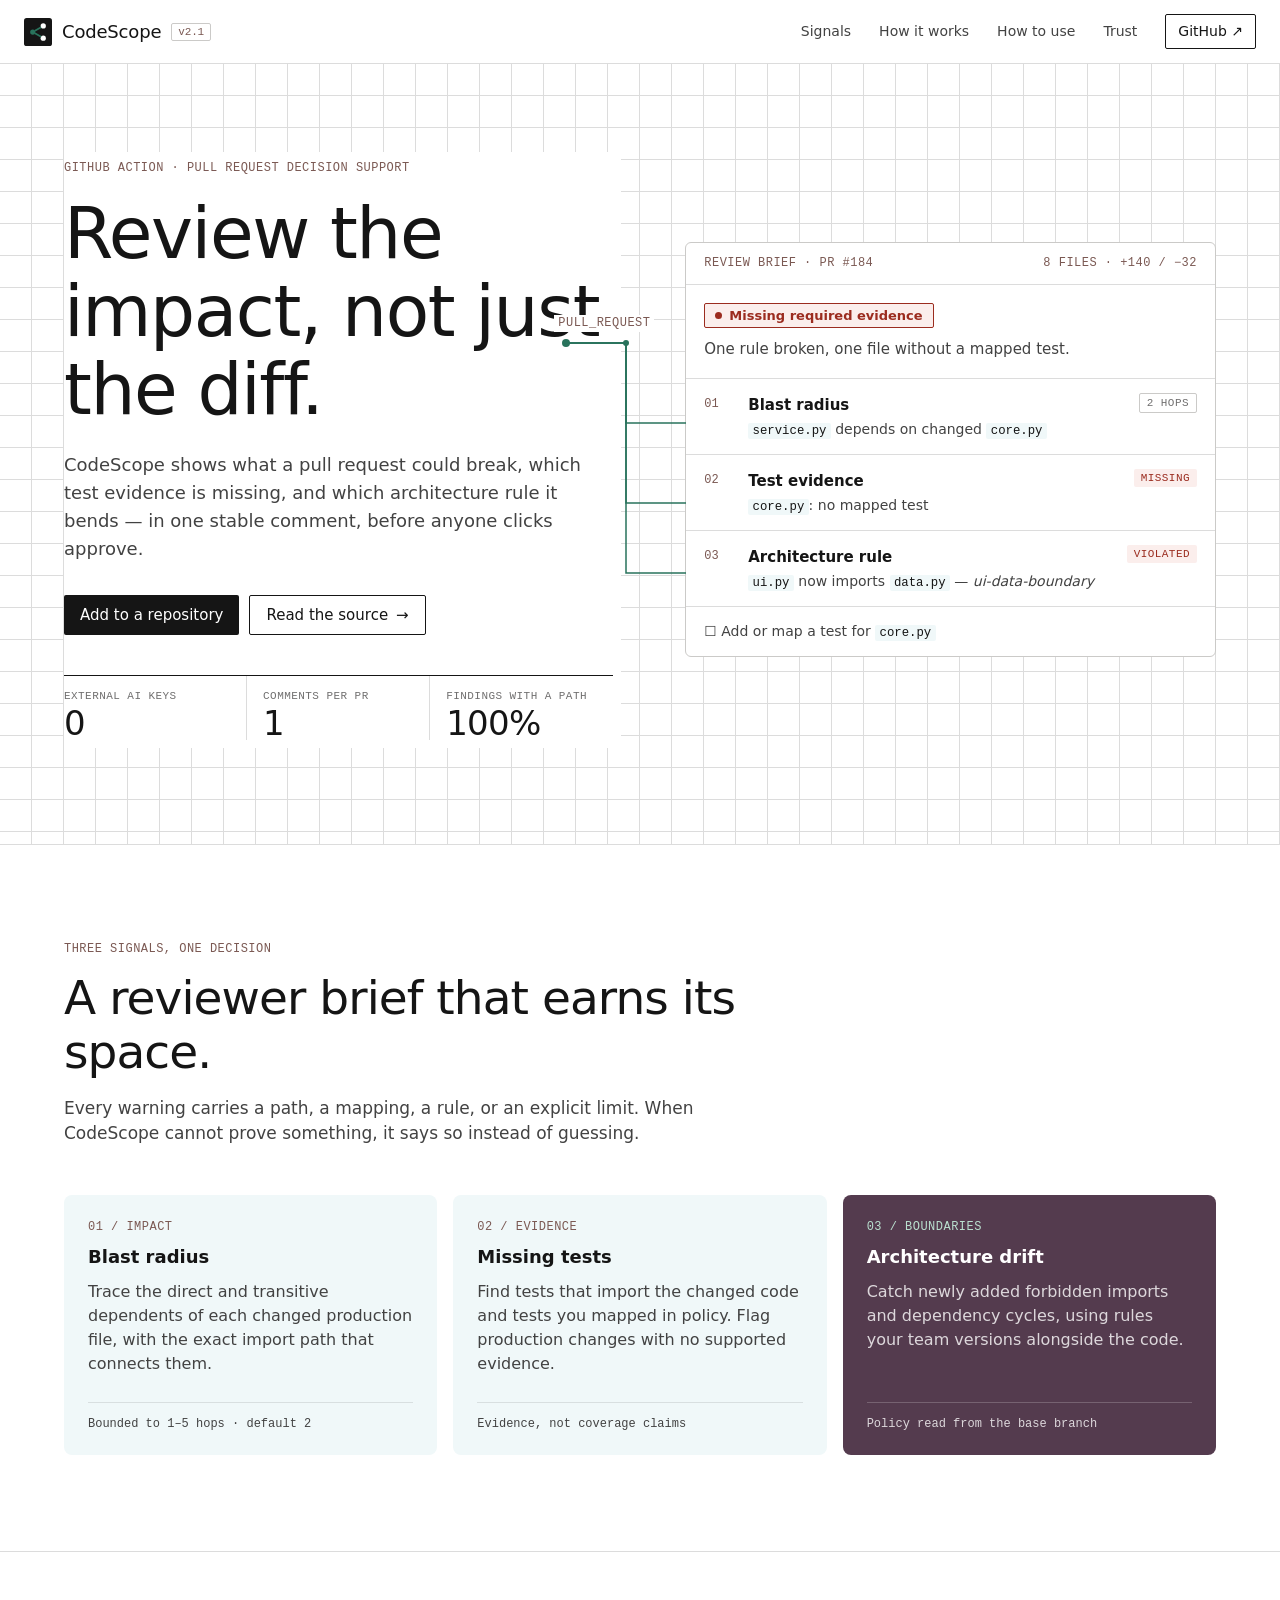
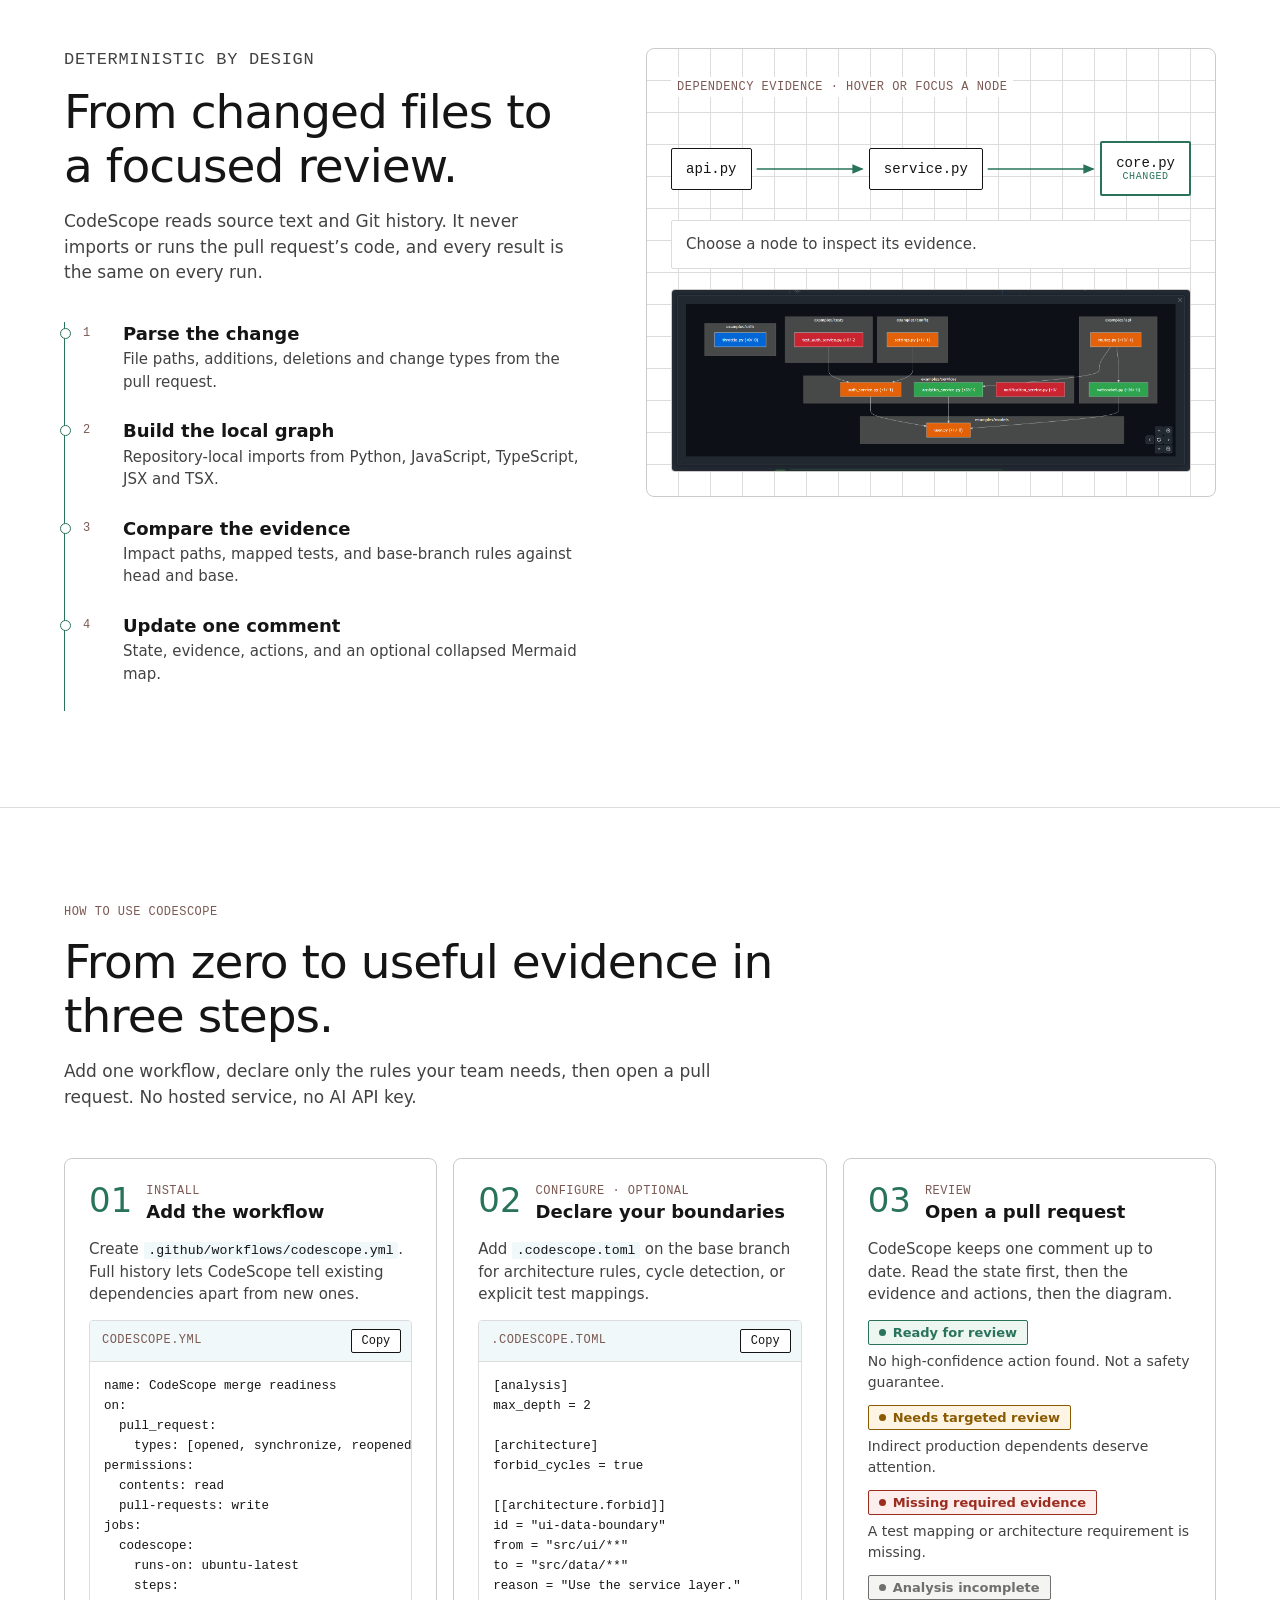
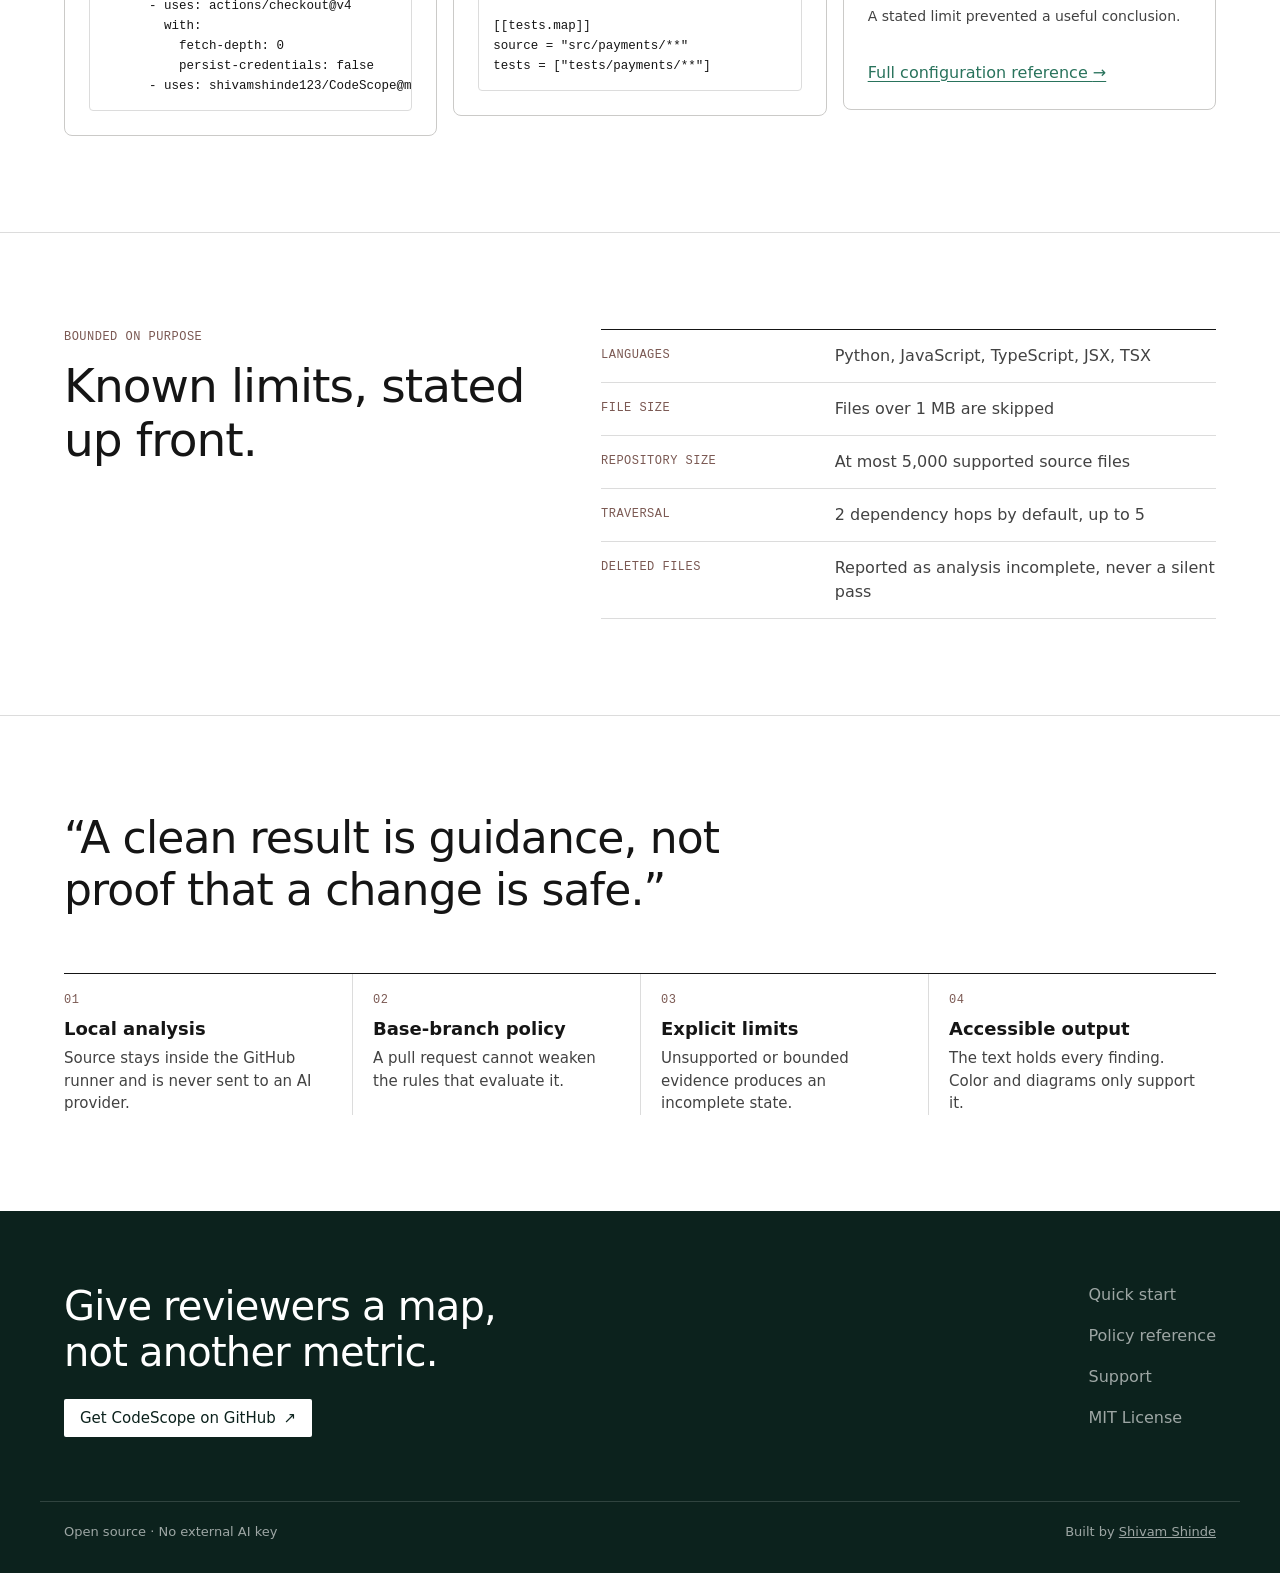
==== commit 23a72f04: "Redesign the website as a ledger on graph paper New visual design for site/ (white graph-paper canva" ====
--- a/site/index.html
+++ b/site/index.html
@@ -3,135 +3,259 @@
 <head>
   <meta charset="utf-8">
   <meta name="viewport" content="width=device-width, initial-scale=1">
-  <meta name="description" content="CodeScope shows which files a pull request may affect, where tests are missing, and when code breaks a team rule.">
-  <meta name="theme-color" content="#101b2b">
-  <meta property="og:title" content="CodeScope — know what a pull request may affect">
-  <meta property="og:description" content="A GitHub Action that gives reviewers clear facts before they approve a pull request.">
-  <meta property="og:type" content="website">
-  <meta property="og:url" content="https://shivamshinde123.github.io/CodeScope/">
-  <title>CodeScope — Know what a pull request may affect</title>
-  <link rel="canonical" href="https://shivamshinde123.github.io/CodeScope/">
-  <link rel="icon" href="data:image/svg+xml,%3Csvg xmlns='http://www.w3.org/2000/svg' viewBox='0 0 64 64'%3E%3Crect width='64' height='64' rx='14' fill='%23101b2b'/%3E%3Cpath d='M18 19h28v8H26v18h20v8H18z' fill='%23d7ff53'/%3E%3C/svg%3E">
-  <script>document.documentElement.classList.add('js');</script>
+  <title>CodeScope — Evidence-backed merge readiness for pull requests</title>
+  <meta name="description" content="CodeScope is a GitHub Action that shows reviewers the blast radius, test evidence and architecture drift of a pull request, without executing its code.">
+  <meta property="og:title" content="CodeScope — review the impact, not just the diff">
+  <meta property="og:description" content="Blast radius, test evidence and architecture drift in one stable pull-request comment. Deterministic, local, no AI key.">
+  <meta property="og:image" content="https://raw.githubusercontent.com/shivamshinde123/CodeScope/master/assets/codescope-diagram-example.png">
+  <link rel="icon" href="data:image/svg+xml,%3Csvg xmlns='http://www.w3.org/2000/svg' viewBox='0 0 32 32'%3E%3Crect width='32' height='32' rx='3' fill='%23151515'/%3E%3Ccircle cx='10' cy='16' r='3' fill='%2329735c'/%3E%3Ccircle cx='22' cy='9' r='3' fill='%23fff'/%3E%3Ccircle cx='22' cy='23' r='3' fill='%23fff'/%3E%3Cpath d='M12.5 14.5 19.5 10.5M12.5 17.5l7 4' stroke='%2329735c' stroke-width='2'/%3E%3C/svg%3E">
   <link rel="stylesheet" href="./styles.css">
-  <script src="./script.js" defer></script>
+  <script>document.documentElement.classList.add('js')</script>
 </head>
 <body>
-  <a class="skip-link" href="#main">Skip to content</a>
-  <div class="top-rule" aria-hidden="true"></div>
-  <header class="site-header">
-    <a class="brand" href="#top" aria-label="CodeScope home"><span class="brand-mark" aria-hidden="true">C</span><span>CodeScope</span><span class="version">v2.1</span></a>
-    <nav aria-label="Primary navigation">
-      <a href="#signals">What it checks</a><a href="#workflow">How it works</a><a href="#install">How to use</a><a href="#trust">Safety</a>
-      <a class="nav-cta" href="https://github.com/shivamshinde123/CodeScope">View on GitHub <span aria-hidden="true">↗</span></a>
-    </nav>
-  </header>
-  <main id="main">
-    <section class="hero" id="top">
+<a class="skip-link" href="#main">Skip to content</a>
+
+<header class="site-header">
+  <a class="brand" href="#main" aria-label="CodeScope home">
+    <svg class="brand-mark" viewBox="0 0 32 32" aria-hidden="true"><rect width="32" height="32" rx="3"/><circle cx="10" cy="16" r="3" class="g"/><circle cx="22" cy="9" r="3"/><circle cx="22" cy="23" r="3"/><path d="M12.5 14.5 19.5 10.5M12.5 17.5l7 4"/></svg>
+    <span>CodeScope</span><span class="version">v2.1</span>
+  </a>
+  <nav aria-label="Primary">
+    <a href="#signals">Signals</a>
+    <a href="#how">How it works</a>
+    <a href="#install">How to use</a>
+    <a href="#trust">Trust</a>
+    <a class="nav-button" href="https://github.com/shivamshinde123/CodeScope">GitHub <span aria-hidden="true">↗</span></a>
+  </nav>
+</header>
+
+<main id="main">
+
+  <!-- Hero: ledger + connector diagram -->
+  <section class="hero grid-paper">
+    <div class="wrap hero-grid">
       <div class="hero-copy reveal">
-        <p class="eyebrow"><span></span> Help for pull request reviews</p>
-        <h1>Know what might <em>break</em><br>before you approve.</h1>
-        <p class="hero-lede">CodeScope shows which files use the changed code, which changes have no linked test, and whether the pull request breaks a rule set by your team.</p>
-        <div class="hero-actions">
-          <a class="button button-primary" href="#install">Add to a repository</a>
-          <a class="button button-secondary" href="https://github.com/shivamshinde123/CodeScope">View the code <span aria-hidden="true">→</span></a>
+        <p class="eyebrow">GitHub Action · Pull request decision support</p>
+        <h1>Review the impact, not just the diff.</h1>
+        <p class="lede">CodeScope shows what a pull request could break, which test evidence is missing, and which architecture rule it bends — in one stable comment, before anyone clicks approve.</p>
+        <div class="actions">
+          <a class="button dark" href="#install">Add to a repository</a>
+          <a class="button outline" href="https://github.com/shivamshinde123/CodeScope">Read the source <span aria-hidden="true">→</span></a>
         </div>
-        <ul class="proof-strip" aria-label="Product properties">
-          <li><strong>0</strong><span>API keys</span></li><li><strong>1</strong><span>PR comment</span></li><li><strong>Every</strong><span>warning explained</span></li>
-        </ul>
-      </div>
-      <div class="review-stage reveal delay-1" aria-label="Example CodeScope pull request report">
-        <div class="stage-label">EXAMPLE PR COMMENT / PR #184</div>
-        <article class="review-card">
-          <div class="review-header"><div><p class="micro">CODESCOPE PR CHECK</p><h2>More work needed</h2></div><span class="status-dot" aria-label="Action required"></span></div>
-          <p class="change-count"><strong>8</strong> files changed <span>+140 / −32 lines</span></p>
-          <section class="report-section"><div class="section-number">01</div><div><h3>Files that may be affected</h3><div class="impact-path" aria-label="service.py uses changed core.py"><span>service.py</span><i aria-hidden="true"></i><span class="changed">core.py</span></div><p>Check <code>service.py</code> because it uses the changed file.</p></div></section>
-          <section class="report-section"><div class="section-number">02</div><div><h3>Tests</h3><p><code>core.py</code> <span class="tag tag-warn">NO LINKED TEST</span></p></div></section>
-          <section class="report-section"><div class="section-number">03</div><div><h3>Team rules</h3><p><code>ui.py</code> now imports <code>data.py</code></p><p class="rule-note">Use the service layer instead.</p></div></section>
-          <div class="action-row"><span aria-hidden="true">□</span> Add or map a test for <code>core.py</code></div>
-        </article>
-        <div class="stage-note">Each warning tells you why it appeared.</div>
-      </div>
-    </section>
-    <section class="signals section" id="signals">
-      <div class="section-intro reveal"><p class="eyebrow"><span></span> What CodeScope checks</p><h2>Three questions before you approve.</h2><p>CodeScope explains every warning. If it cannot check something, it tells you what stopped the check.</p></div>
-      <div class="signal-grid">
-        <article class="signal-card reveal"><span class="card-index">01 / AFFECTED FILES</span><div class="signal-icon radius-icon" aria-hidden="true"><b></b><b></b><b></b></div><h3>What else could break?</h3><p>CodeScope finds files that use the changed code. It shows the chain between those files so the reviewer knows what to check. This is called the blast radius.</p><span class="card-foot">Checks up to 1–5 file links</span></article>
-        <article class="signal-card dark reveal delay-1"><span class="card-index">02 / TESTS</span><div class="signal-icon test-icon" aria-hidden="true">✓<span>?</span></div><h3>Is a test linked?</h3><p>CodeScope looks for a test that imports the changed file or matches a test rule in <code>.codescope.toml</code>. If it finds none, it asks the reviewer to check.</p><span class="card-foot">A missing link does not prove there are no tests</span></article>
-        <article class="signal-card reveal delay-2"><span class="card-index">03 / TEAM RULES</span><div class="signal-icon boundary-icon" aria-hidden="true"><b></b><i></i><b></b></div><h3>Did the code break a team rule?</h3><p>Your team lists blocked file links in <code>.codescope.toml</code>. CodeScope warns when a pull request adds one of those links or creates a loop.</p><span class="card-foot">Rules come from master or your chosen base branch</span></article>
-      </div>
-    </section>
-    <section class="workflow section" id="workflow">
-      <div class="workflow-copy reveal"><p class="eyebrow light"><span></span> How the check works</p><h2>CodeScope reads the files. It does not run them.</h2><p>CodeScope reads source text and Git history inside the GitHub runner. It does not install, import, build, or run code from the pull request.</p>
-        <ol class="steps"><li><span>1</span><div><strong>Read the pull request</strong><p>List the changed files and the number of added or removed lines.</p></div></li><li><span>2</span><div><strong>Find file links</strong><p>Read imports in Python, JavaScript, TypeScript, JSX, and TSX files.</p></div></li><li><span>3</span><div><strong>Run the checks</strong><p>Find affected files, look for linked tests, and apply your team rules.</p></div></li><li><span>4</span><div><strong>Post one comment</strong><p>Tell the reviewer what needs attention and why.</p></div></li></ol>
-      </div>
-      <div class="graph-panel reveal delay-1" aria-label="Example showing how three files are linked"><p class="micro">HOW THESE FILES ARE LINKED / CHOOSE A FILE</p><div class="graph" role="group" aria-label="api.py uses service.py, which uses the changed core.py file"><button class="node node-api" data-detail="api.py uses service.py, so a change farther down the chain may affect it.">api.py</button><svg class="graph-edge graph-edge-one" viewBox="0 0 100 340" preserveAspectRatio="none" aria-hidden="true"><defs><marker id="arrow-one" viewBox="0 0 8 8" refX="7" refY="4" markerWidth="6" markerHeight="6" orient="auto"><path d="M 0 0 L 8 4 L 0 8 Z"></path></marker></defs><path d="M 0 84 L 100 170" marker-end="url(#arrow-one)"></path></svg><button class="node node-service" data-detail="service.py uses the changed core.py file, so a reviewer should check service.py.">service.py</button><svg class="graph-edge graph-edge-two" viewBox="0 0 100 340" preserveAspectRatio="none" aria-hidden="true"><defs><marker id="arrow-two" viewBox="0 0 8 8" refX="7" refY="4" markerWidth="6" markerHeight="6" orient="auto"><path d="M 0 0 L 8 4 L 0 8 Z"></path></marker></defs><path d="M 0 170 L 100 256" marker-end="url(#arrow-two)"></path></svg><button class="node node-core changed" data-detail="core.py changed in this pull request.">core.py <small>CHANGED</small></button></div><p class="graph-detail" aria-live="polite">Choose a file to see why it may need review.</p></div>
-    </section>
-    <section class="how-to section" id="install">
-      <div class="how-heading reveal">
-        <div><p class="eyebrow"><span></span> How to use CodeScope</p><h2>Add CodeScope in three steps.</h2></div>
-        <p>Add one workflow. You can also add team rules and test links. Then open a pull request. You do not need a hosted service or an AI API key.</p>
-      </div>
-      <div class="how-grid">
-        <article class="how-step reveal">
-          <div class="step-heading"><span>01</span><div><p class="micro">INSTALL</p><h3>Add the workflow</h3></div></div>
-          <p>Create <code>.github/workflows/codescope.yml</code>. The full Git history lets CodeScope tell old file links from links added by the pull request.</p>
-          <div class="code-window"><div class="code-bar"><span></span><span></span><span></span><b>codescope.yml</b><button class="copy-button" type="button" data-copy-target="install-code" aria-label="Copy workflow configuration">Copy</button></div><pre id="install-code"><code><span class="c-key">name:</span> CodeScope
-<span class="c-key">on:</span> [pull_request]
-
-<span class="c-key">permissions:</span>
-  <span class="c-key">contents:</span> read
-  <span class="c-key">pull-requests:</span> write
-
-<span class="c-key">jobs:</span>
-  <span class="c-key">codescope:</span>
-    <span class="c-key">runs-on:</span> ubuntu-latest
-    <span class="c-key">steps:</span>
-      - <span class="c-key">uses:</span> actions/checkout@v4
-        <span class="c-key">with:</span>
-          <span class="c-key">fetch-depth:</span> 0
-          <span class="c-key">persist-credentials:</span> false
-      - <span class="c-key">uses:</span> shivamshinde123/CodeScope@master</code></pre></div>
-        </article>
-        <article class="how-step reveal delay-1">
-          <div class="step-heading"><span>02</span><div><p class="micro">OPTIONAL</p><h3>Add team rules</h3></div></div>
-          <p>Add <code>.codescope.toml</code> to the base branch, usually <code>master</code>. Use it to block file links, find loops, or tell CodeScope which tests cover which files.</p>
-          <div class="code-window"><div class="code-bar"><span></span><span></span><span></span><b>.codescope.toml</b><button class="copy-button" type="button" data-copy-target="policy-code" aria-label="Copy team rules">Copy</button></div><pre id="policy-code"><code><span class="c-key">[analysis]</span>
+        <dl class="ledger-stats">
+          <div><dt>External AI keys</dt><dd>0</dd></div>
+          <div><dt>Comments per PR</dt><dd>1</dd></div>
+          <div><dt>Findings with a path</dt><dd>100%</dd></div>
+        </dl>
+      </div>
+
+      <figure class="brief reveal" aria-label="Example CodeScope review brief">
+        <div class="brief-bar"><span class="mono-label">Review brief · PR #184</span><span class="mono-label">8 files · +140 / −32</span></div>
+        <div class="brief-state">
+          <span class="state-chip missing">Missing required evidence</span>
+          <p>One rule broken, one file without a mapped test.</p>
+        </div>
+        <ol class="brief-rows">
+          <li><span class="row-no">01</span><div><strong>Blast radius</strong><p><code>service.py</code> depends on changed <code>core.py</code></p></div><span class="tag-plain">2 hops</span></li>
+          <li><span class="row-no">02</span><div><strong>Test evidence</strong><p><code>core.py</code>: no mapped test</p></div><span class="tag-warn">Missing</span></li>
+          <li><span class="row-no">03</span><div><strong>Architecture rule</strong><p><code>ui.py</code> now imports <code>data.py</code> — <em>ui-data-boundary</em></p></div><span class="tag-warn">Violated</span></li>
+        </ol>
+        <div class="brief-action"><span aria-hidden="true">☐</span> Add or map a test for <code>core.py</code></div>
+        <svg class="rails" viewBox="0 0 120 300" aria-hidden="true" preserveAspectRatio="none">
+          <path d="M0 40 H60 V120 H120"/><path d="M0 40 H60 V200 H120"/><path d="M0 40 H60 V270 H120"/>
+          <circle cx="0" cy="40" r="4"/><circle cx="60" cy="40" r="3"/>
+        </svg>
+        <span class="rail-origin mono-label">pull_request</span>
+      </figure>
+    </div>
+  </section>
+
+  <!-- Signals -->
+  <section id="signals" class="section">
+    <div class="wrap">
+      <div class="section-head reveal">
+        <p class="eyebrow">Three signals, one decision</p>
+        <h2>A reviewer brief that earns its space.</h2>
+        <p>Every warning carries a path, a mapping, a rule, or an explicit limit. When CodeScope cannot prove something, it says so instead of guessing.</p>
+      </div>
+      <div class="signals">
+        <article class="ice-card reveal">
+          <p class="mono-label">01 / Impact</p>
+          <h3>Blast radius</h3>
+          <p>Trace the direct and transitive dependents of each changed production file, with the exact import path that connects them.</p>
+          <p class="foot">Bounded to 1–5 hops · default 2</p>
+        </article>
+        <article class="ice-card reveal">
+          <p class="mono-label">02 / Evidence</p>
+          <h3>Missing tests</h3>
+          <p>Find tests that import the changed code and tests you mapped in policy. Flag production changes with no supported evidence.</p>
+          <p class="foot">Evidence, not coverage claims</p>
+        </article>
+        <article class="plum-card reveal">
+          <p class="mono-label">03 / Boundaries</p>
+          <h3>Architecture drift</h3>
+          <p>Catch newly added forbidden imports and dependency cycles, using rules your team versions alongside the code.</p>
+          <p class="foot">Policy read from the base branch</p>
+        </article>
+      </div>
+    </div>
+  </section>
+
+  <!-- How it works + interactive graph -->
+  <section id="how" class="section ruled">
+    <div class="wrap how">
+      <div class="reveal">
+        <p class="eyebrow">Deterministic by design</p>
+        <h2>From changed files to a focused review.</h2>
+        <p>CodeScope reads source text and Git history. It never imports or runs the pull request’s code, and every result is the same on every run.</p>
+        <ol class="pipeline">
+          <li><span>1</span><div><h3>Parse the change</h3><p>File paths, additions, deletions and change types from the pull request.</p></div></li>
+          <li><span>2</span><div><h3>Build the local graph</h3><p>Repository-local imports from Python, JavaScript, TypeScript, JSX and TSX.</p></div></li>
+          <li><span>3</span><div><h3>Compare the evidence</h3><p>Impact paths, mapped tests, and base-branch rules against head and base.</p></div></li>
+          <li><span>4</span><div><h3>Update one comment</h3><p>State, evidence, actions, and an optional collapsed Mermaid map.</p></div></li>
+        </ol>
+      </div>
+
+      <figure class="graph-panel grid-paper reveal">
+        <p class="mono-label graph-title">Dependency evidence · hover or focus a node</p>
+        <div class="graph">
+          <button class="node" type="button" data-detail="api.py is affected indirectly: it imports service.py, which imports the changed core.py.">api.py</button>
+          <svg class="graph-edge graph-edge-one" viewBox="0 0 100 24" preserveAspectRatio="none" aria-hidden="true">
+            <defs><marker id="arrow-one" viewBox="0 0 8 8" refX="7" refY="4" markerWidth="7" markerHeight="7" orient="auto"><path d="M0 0 8 4 0 8z"/></marker></defs>
+            <line x1="4" y1="12" x2="94" y2="12" marker-end="url(#arrow-one)"/>
+          </svg>
+          <button class="node" type="button" data-detail="service.py imports the changed core module directly — one hop.">service.py</button>
+          <svg class="graph-edge graph-edge-two" viewBox="0 0 100 24" preserveAspectRatio="none" aria-hidden="true">
+            <defs><marker id="arrow-two" viewBox="0 0 8 8" refX="7" refY="4" markerWidth="7" markerHeight="7" orient="auto"><path d="M0 0 8 4 0 8z"/></marker></defs>
+            <line x1="4" y1="12" x2="94" y2="12" marker-end="url(#arrow-two)"/>
+          </svg>
+          <button class="node changed" type="button" data-detail="core.py changed in this pull request and has no mapped test.">core.py <small>changed</small></button>
+        </div>
+        <p class="graph-detail" aria-live="polite">Choose a node to inspect its evidence.</p>
+        <img class="mermaid-shot" src="./codescope-diagram-example.png" alt="Example Mermaid impact diagram in a pull-request comment, grouping changed files by folder" loading="lazy" width="1765" height="618">
+      </figure>
+    </div>
+  </section>
+
+  <!-- How to use -->
+  <section id="install" class="section">
+    <div class="wrap">
+      <div class="section-head reveal">
+        <p class="eyebrow">How to use CodeScope</p>
+        <h2>From zero to useful evidence in three steps.</h2>
+        <p>Add one workflow, declare only the rules your team needs, then open a pull request. No hosted service, no AI API key.</p>
+      </div>
+
+      <div class="steps">
+        <article class="step reveal">
+          <div class="step-head"><span class="step-no">01</span><div><p class="mono-label">Install</p><h3>Add the workflow</h3></div></div>
+          <p>Create <code>.github/workflows/codescope.yml</code>. Full history lets CodeScope tell existing dependencies apart from new ones.</p>
+          <div class="code-card">
+            <div class="code-bar"><span class="mono-label">codescope.yml</span><button class="copy-button" type="button" data-copy-target="install-code">Copy</button></div>
+<pre id="install-code"><code>name: CodeScope merge readiness
+on:
+  pull_request:
+    types: [opened, synchronize, reopened]
+permissions:
+  contents: read
+  pull-requests: write
+jobs:
+  codescope:
+    runs-on: ubuntu-latest
+    steps:
+      - uses: actions/checkout@v4
+        with:
+          fetch-depth: 0
+          persist-credentials: false
+      - uses: shivamshinde123/CodeScope@master</code></pre>
+          </div>
+        </article>
+
+        <article class="step reveal">
+          <div class="step-head"><span class="step-no">02</span><div><p class="mono-label">Configure · optional</p><h3>Declare your boundaries</h3></div></div>
+          <p>Add <code>.codescope.toml</code> on the base branch for architecture rules, cycle detection, or explicit test mappings.</p>
+          <div class="code-card">
+            <div class="code-bar"><span class="mono-label">.codescope.toml</span><button class="copy-button" type="button" data-copy-target="policy-code">Copy</button></div>
+<pre id="policy-code"><code>[analysis]
 max_depth = 2
 
-<span class="c-key">[architecture]</span>
+[architecture]
 forbid_cycles = true
 
-<span class="c-key">[[architecture.forbid]]</span>
+[[architecture.forbid]]
 id = "ui-data-boundary"
 from = "src/ui/**"
 to = "src/data/**"
 reason = "Use the service layer."
 
-<span class="c-key">[[tests.map]]</span>
+[[tests.map]]
 source = "src/payments/**"
-tests = ["tests/payments/**"]</code></pre></div>
-        </article>
-        <article class="how-step outcome-step reveal delay-2">
-          <div class="step-heading"><span>03</span><div><p class="micro">REVIEW</p><h3>Open a pull request</h3></div></div>
-          <p>CodeScope keeps one comment up to date. Read the result, the reason for each warning, and the next steps.</p>
-          <dl class="state-list">
-            <div><dt><i class="state-ready"></i>Ready for review</dt><dd>CodeScope found no clear action. This does not prove the change is safe.</dd></div>
-            <div><dt><i class="state-review"></i>Check these files</dt><dd>Other files use the changed code and may need review.</dd></div>
-            <div><dt><i class="state-missing"></i>More work needed</dt><dd>A linked test is missing, or the pull request breaks a team rule.</dd></div>
-            <div><dt><i class="state-incomplete"></i>Check did not finish</dt><dd>A file type, deleted file, size limit, or bad setting stopped part of the check.</dd></div>
-          </dl>
-          <div class="review-tip"><strong>What to do next</strong><p>Read why each warning appeared. Check the named files, add or link tests when needed, and fix or approve any broken team rule.</p></div>
-          <a class="text-link" href="https://github.com/shivamshinde123/CodeScope#quick-start">Read the full setup guide <span aria-hidden="true">→</span></a>
-        </article>
-      </div>
-    </section>
-    <section class="trust section" id="trust">
-      <div class="trust-statement reveal"><p class="eyebrow light"><span></span> What CodeScope does not do</p><blockquote>"No warning" does not mean<br>"nothing can break."</blockquote></div>
-      <div class="trust-list reveal delay-1"><div><span>01</span><p><strong>Your code stays in GitHub</strong>CodeScope reads source inside the GitHub runner. It does not send source to an AI service.</p></div><div><span>02</span><p><strong>A pull request cannot change its own rules</strong>CodeScope reads <code>.codescope.toml</code> from <code>master</code> or the branch that the pull request will merge into.</p></div><div><span>03</span><p><strong>A failed check does not look like a pass</strong>If CodeScope cannot read enough files, it says that the check did not finish.</p></div><div><span>04</span><p><strong>The words explain every warning</strong>Color is only a visual cue.</p></div></div>
-    </section>
-    <section class="final-cta section reveal"><p class="eyebrow"><span></span> Help reviewers know where to look</p><h2>See what changed,<br>what may break, and why.</h2><div><a class="button button-primary" href="https://github.com/shivamshinde123/CodeScope">Get CodeScope on GitHub <span aria-hidden="true">↗</span></a><p>Free and open source · MIT licensed · No external AI key</p></div></section>
-  </main>
-  <footer><a class="brand footer-brand" href="#top"><span class="brand-mark" aria-hidden="true">C</span><span>CodeScope</span></a><p>Clear checks for GitHub pull requests.</p><div><a href="https://github.com/shivamshinde123/CodeScope">GitHub</a><a href="https://github.com/shivamshinde123/CodeScope/issues">Support</a><a href="https://github.com/shivamshinde123/CodeScope/blob/master/LICENSE">MIT License</a></div></footer>
+tests = ["tests/payments/**"]</code></pre>
+          </div>
+        </article>
+
+        <article class="step reveal">
+          <div class="step-head"><span class="step-no">03</span><div><p class="mono-label">Review</p><h3>Open a pull request</h3></div></div>
+          <p>CodeScope keeps one comment up to date. Read the state first, then the evidence and actions, then the diagram.</p>
+          <ul class="states">
+            <li><span class="state-chip ready">Ready for review</span><p>No high-confidence action found. Not a safety guarantee.</p></li>
+            <li><span class="state-chip targeted">Needs targeted review</span><p>Indirect production dependents deserve attention.</p></li>
+            <li><span class="state-chip missing">Missing required evidence</span><p>A test mapping or architecture requirement is missing.</p></li>
+            <li><span class="state-chip incomplete">Analysis incomplete</span><p>A stated limit prevented a useful conclusion.</p></li>
+          </ul>
+          <a class="text-link" href="https://github.com/shivamshinde123/CodeScope#repository-policy">Full configuration reference <span aria-hidden="true">→</span></a>
+        </article>
+      </div>
+    </div>
+  </section>
+
+  <!-- Limits -->
+  <section class="section ruled">
+    <div class="wrap limits reveal">
+      <div><p class="eyebrow">Bounded on purpose</p><h2>Known limits, stated up front.</h2></div>
+      <table>
+        <caption class="visually-hidden">Analysis limits</caption>
+        <tbody>
+          <tr><th scope="row">Languages</th><td>Python, JavaScript, TypeScript, JSX, TSX</td></tr>
+          <tr><th scope="row">File size</th><td>Files over 1 MB are skipped</td></tr>
+          <tr><th scope="row">Repository size</th><td>At most 5,000 supported source files</td></tr>
+          <tr><th scope="row">Traversal</th><td>2 dependency hops by default, up to 5</td></tr>
+          <tr><th scope="row">Deleted files</th><td>Reported as analysis incomplete, never a silent pass</td></tr>
+        </tbody>
+      </table>
+    </div>
+  </section>
+
+  <!-- Trust -->
+  <section id="trust" class="section">
+    <div class="wrap">
+      <blockquote class="pull reveal">“A clean result is guidance, not proof that a change is safe.”</blockquote>
+      <div class="trust">
+        <div class="reveal"><p class="mono-label">01</p><h3>Local analysis</h3><p>Source stays inside the GitHub runner and is never sent to an AI provider.</p></div>
+        <div class="reveal"><p class="mono-label">02</p><h3>Base-branch policy</h3><p>A pull request cannot weaken the rules that evaluate it.</p></div>
+        <div class="reveal"><p class="mono-label">03</p><h3>Explicit limits</h3><p>Unsupported or bounded evidence produces an incomplete state.</p></div>
+        <div class="reveal"><p class="mono-label">04</p><h3>Accessible output</h3><p>The text holds every finding. Color and diagrams only support it.</p></div>
+      </div>
+    </div>
+  </section>
+</main>
+
+<footer class="site-footer">
+  <div class="wrap footer-grid">
+    <div>
+      <p class="footer-title">Give reviewers a map, not another metric.</p>
+      <a class="button light" href="https://github.com/shivamshinde123/CodeScope">Get CodeScope on GitHub <span aria-hidden="true">↗</span></a>
+    </div>
+    <ul>
+      <li><a href="https://github.com/shivamshinde123/CodeScope#quick-start">Quick start</a></li>
+      <li><a href="https://github.com/shivamshinde123/CodeScope#repository-policy">Policy reference</a></li>
+      <li><a href="https://github.com/shivamshinde123/CodeScope/issues">Support</a></li>
+      <li><a href="https://github.com/shivamshinde123/CodeScope/blob/master/LICENSE">MIT License</a></li>
+    </ul>
+  </div>
+  <div class="wrap footer-base"><span>Open source · No external AI key</span><span>Built by <a href="https://github.com/shivamshinde123">Shivam Shinde</a></span></div>
+</footer>
+
+<script src="./script.js" defer></script>
 </body>
 </html>
--- a/site/styles.css
+++ b/site/styles.css
@@ -1,53 +1,210 @@
-:root { --ink:#101b2b; --paper:#f3f0e8; --acid:#d7ff53; --coral:#d94733; --blue:#5f87ff; --line:rgba(16,27,43,.18); --display:"Iowan Old Style","Palatino Linotype","Book Antiqua",Georgia,serif; --body:Aptos,"Segoe UI",sans-serif; --mono:"Cascadia Code","SFMono-Regular",Consolas,monospace; }
-* { box-sizing:border-box; }
-html { scroll-behavior:smooth; }
-body { margin:0; background:var(--paper); color:var(--ink); font-family:var(--body); line-height:1.55; }
-a { color:inherit; } button { font:inherit; }
-.skip-link { position:fixed; z-index:99; top:8px; left:8px; padding:.7rem 1rem; background:var(--acid); transform:translateY(-160%); }
-.skip-link:focus { transform:translateY(0); }
-.top-rule { height:5px; background:linear-gradient(90deg,var(--acid) 0 46%,var(--coral) 46% 68%,var(--blue) 68%); }
-.site-header { height:82px; padding:0 clamp(1.25rem,5vw,5.5rem); display:flex; align-items:center; justify-content:space-between; border-bottom:1px solid var(--line); }
-.brand { display:flex; align-items:center; gap:.65rem; text-decoration:none; font-weight:800; letter-spacing:-.03em; }
-.brand-mark { display:grid; place-items:center; width:31px; height:31px; background:var(--ink); color:var(--acid); font-family:var(--mono); border-radius:3px; }
-.version { padding:.12rem .4rem; border:1px solid var(--ink); font:700 .65rem var(--mono); letter-spacing:.08em; }
-nav { display:flex; align-items:center; gap:clamp(1rem,3vw,2.4rem); font-size:.86rem; font-weight:700; } nav a { text-decoration:none; } nav a:hover,nav a:focus-visible { text-decoration:underline; text-underline-offset:5px; }
-.nav-cta { padding:.72rem 1rem; color:var(--paper); background:var(--ink); }
-.hero { min-height:760px; padding:clamp(4rem,8vw,7.5rem) clamp(1.25rem,5vw,5.5rem); display:grid; grid-template-columns:minmax(0,1fr) minmax(420px,.92fr); align-items:center; gap:clamp(3rem,7vw,8rem); overflow:hidden; background-image:linear-gradient(var(--line) 1px,transparent 1px),linear-gradient(90deg,var(--line) 1px,transparent 1px); background-size:40px 40px; }
-.hero-copy { max-width:760px; }
-.eyebrow { display:flex; align-items:center; gap:.75rem; margin:0 0 1.4rem; font:800 .72rem var(--mono); letter-spacing:.14em; text-transform:uppercase; } .eyebrow span { width:25px; height:3px; background:var(--coral); } .eyebrow.light { color:var(--paper); }
-.hero h1,.section h2 { font-family:var(--display); font-weight:500; letter-spacing:-.055em; line-height:.95; }
-.hero h1 { margin:0; font-size:clamp(4rem,7.2vw,7.8rem); } .hero h1 em { position:relative; color:var(--coral); font-weight:inherit; } .hero h1 em::after { content:""; position:absolute; left:2%; right:-2%; bottom:.05em; height:.08em; background:var(--coral); transform:rotate(-1.5deg); }
-.hero-lede { max-width:640px; margin:2rem 0; font-size:clamp(1.1rem,1.6vw,1.35rem); }
-.hero-actions { display:flex; gap:.8rem; flex-wrap:wrap; }
-.button { display:inline-flex; align-items:center; justify-content:center; gap:.6rem; padding:.95rem 1.25rem; border:2px solid var(--ink); font-weight:800; text-decoration:none; box-shadow:4px 4px 0 var(--ink); transition:transform .18s ease,box-shadow .18s ease; } .button:hover,.button:focus-visible { transform:translate(2px,2px); box-shadow:2px 2px 0 var(--ink); } .button-primary { background:var(--acid); } .button-secondary { background:var(--paper); }
-.proof-strip { display:flex; gap:clamp(1.5rem,3vw,3rem); padding:0; margin:3.25rem 0 0; list-style:none; } .proof-strip li { display:grid; } .proof-strip strong { font:600 1.5rem var(--display); } .proof-strip span { font:700 .65rem var(--mono); text-transform:uppercase; letter-spacing:.06em; }
-.review-stage { position:relative; transform:rotate(1.2deg); } .review-stage::before { content:""; position:absolute; inset:-28px 34px 28px -28px; background:var(--blue); border:2px solid var(--ink); z-index:0; }
-.stage-label,.stage-note { position:relative; z-index:2; display:inline-block; padding:.35rem .55rem; background:var(--ink); color:var(--paper); font:700 .62rem var(--mono); letter-spacing:.08em; } .stage-note { float:right; margin-top:-1px; background:var(--acid); color:var(--ink); border:1px solid var(--ink); }
-.review-card { position:relative; z-index:1; padding:clamp(1.25rem,3vw,2.2rem); background:#fffefa; border:2px solid var(--ink); box-shadow:12px 14px 0 rgba(16,27,43,.18); }
-.review-header { display:flex; align-items:start; justify-content:space-between; gap:1rem; padding-bottom:1rem; border-bottom:1px solid var(--line); } .micro { margin:0 0 .35rem; font:800 .6rem var(--mono); letter-spacing:.12em; } .review-header h2 { margin:0; font:600 clamp(1.4rem,2vw,1.85rem) var(--display); letter-spacing:-.025em; }
-.status-dot { flex:none; width:17px; height:17px; border-radius:50%; background:var(--coral); box-shadow:0 0 0 6px rgba(255,104,79,.15); }
-.change-count { font:.8rem var(--mono); } .change-count span { float:right; }
-.report-section { display:grid; grid-template-columns:2.2rem 1fr; gap:.7rem; padding:1rem 0; border-top:1px solid var(--line); } .section-number { color:#7f8690; font:.65rem var(--mono); } .report-section h3 { margin:0 0 .45rem; font-size:.87rem; } .report-section p { margin:.2rem 0; font-size:.78rem; } code { font-family:var(--mono); font-size:.88em; }
-.impact-path { display:flex; align-items:center; gap:.55rem; font:.72rem var(--mono); } .impact-path i { width:45px; height:1px; background:var(--ink); position:relative; } .impact-path i::after { content:""; position:absolute; right:-1px; top:-3px; border:3.5px solid transparent; border-left-color:var(--ink); } .impact-path .changed { padding:.2rem .35rem; background:var(--acid); border:1px solid var(--ink); }
-.tag { margin-left:.35rem; padding:.18rem .35rem; font:700 .55rem var(--mono); } .tag-warn { background:#ffd6cf; color:#841a0b; } .rule-note { color:#6a6e75; } .action-row { margin-top:.6rem; padding:.7rem; background:var(--paper); font-size:.75rem; border-left:3px solid var(--coral); }
-.section { padding:clamp(5rem,9vw,9rem) clamp(1.25rem,5vw,5.5rem); } .section-intro { display:grid; grid-template-columns:1.15fr 1fr; gap:1rem 8vw; align-items:end; margin-bottom:4rem; } .section-intro .eyebrow { grid-column:1/-1; margin-bottom:0; } .section h2 { margin:0; font-size:clamp(3rem,5vw,5.6rem); } .section-intro>p:last-child { max-width:540px; margin:0; font-size:1.08rem; }
-.signal-grid { display:grid; grid-template-columns:repeat(3,1fr); border:2px solid var(--ink); } .signal-card { min-height:430px; padding:1.8rem; display:flex; flex-direction:column; border-right:2px solid var(--ink); background:var(--paper); } .signal-card:last-child { border:0; } .signal-card.dark { background:var(--ink); color:var(--paper); }
-.card-index,.card-foot { font:700 .65rem var(--mono); letter-spacing:.08em; } .signal-icon { height:125px; margin:2.5rem 0 1.5rem; position:relative; } .signal-card h3 { margin:0 0 .7rem; font:600 2rem var(--display); } .signal-card p { margin:0; max-width:33ch; } .card-foot { margin-top:auto; padding-top:1.4rem; border-top:1px solid currentColor; }
-.radius-icon b { position:absolute; border:2px solid var(--ink); border-radius:50%; inset:10px auto auto 20px; width:98px; height:98px; } .radius-icon b:nth-child(2) { width:66px; height:66px; top:26px; left:36px; } .radius-icon b:nth-child(3) { width:22px; height:22px; top:48px; left:58px; background:var(--coral); }
-.test-icon { color:var(--acid); font:600 6rem/1 var(--display); } .test-icon span { color:var(--coral); font-size:2.5rem; vertical-align:top; }
-.boundary-icon { display:flex; align-items:center; gap:16px; } .boundary-icon b { width:47px; height:47px; border:2px solid var(--ink); background:var(--blue); } .boundary-icon i { width:3px; height:115px; background:var(--coral); transform:rotate(18deg); }
-.workflow { background:var(--ink); color:var(--paper); display:grid; grid-template-columns:.9fr 1.1fr; gap:8vw; } .workflow-copy>p:not(.eyebrow) { max-width:550px; font-size:1.08rem; }
-.steps { padding:0; margin:3rem 0 0; list-style:none; } .steps li { display:grid; grid-template-columns:2.4rem 1fr; gap:.8rem; padding:1.2rem 0; border-top:1px solid rgba(243,240,232,.2); } .steps li>span { display:grid; place-items:center; width:27px; height:27px; border:1px solid var(--acid); border-radius:50%; color:var(--acid); font:.65rem var(--mono); } .steps strong { display:block; margin-bottom:.25rem; } .steps p { margin:0; color:#b9c0c8; }
-.graph-panel { align-self:center; min-height:480px; padding:2rem; background:#18263a; border:1px solid #536174; } .graph { display:grid; grid-template-columns:minmax(92px,120px) minmax(24px,1fr) minmax(92px,120px) minmax(24px,1fr) minmax(92px,120px); min-height:340px; } .node { position:relative; align-self:center; width:100%; min-width:0; padding:1rem; background:var(--paper); color:var(--ink); border:2px solid var(--paper); font:700 .76rem var(--mono); cursor:pointer; z-index:2; } .node:hover,.node:focus-visible { outline:3px solid var(--acid); outline-offset:4px; } .node-api { grid-column:1; margin-top:-172px; } .node-service { grid-column:3; } .node-core { grid-column:5; margin-top:172px; } .node.changed { background:var(--acid); border-color:var(--acid); } .node small { display:block; margin-top:.35rem; font-size:.5rem; }
-.graph-edge { grid-row:1; width:100%; height:340px; overflow:visible; pointer-events:none; } .graph-edge-one { grid-column:2; } .graph-edge-two { grid-column:4; } .graph-edge path { fill:none; stroke:var(--blue); stroke-width:2; vector-effect:non-scaling-stroke; } .graph-edge marker path { fill:var(--blue); stroke:none; } .graph-detail { min-height:3em; margin:0; padding:1rem; color:var(--acid); border-top:1px solid #536174; font:.72rem var(--mono); }
-.how-to { background:#e8e3d7; } .how-heading { display:grid; grid-template-columns:1.2fr .8fr; gap:8vw; align-items:end; margin-bottom:4rem; } .how-heading>p { margin:0; max-width:520px; font-size:1.08rem; } .how-grid { display:grid; grid-template-columns:repeat(2,minmax(0,1fr)); border:2px solid var(--ink); background:var(--paper); } .how-step { min-width:0; padding:clamp(1.25rem,2.5vw,2rem); border-right:2px solid var(--ink); } .how-step:nth-child(2) { border-right:0; } .outcome-step { grid-column:1/-1; display:grid; grid-template-columns:.75fr 1fr; gap:1rem 4vw; border-top:2px solid var(--ink); border-right:0; background:#fffefa; } .outcome-step>.step-heading,.outcome-step>p { grid-column:1; } .outcome-step>.state-list { grid-column:2; grid-row:1/5; } .outcome-step>.review-tip,.outcome-step>.text-link { grid-column:1; } .step-heading { display:flex; gap:1rem; align-items:flex-start; margin-bottom:1rem; } .step-heading>span { display:grid; place-items:center; flex:none; width:38px; height:38px; background:var(--acid); border:2px solid var(--ink); font:800 .72rem var(--mono); } .step-heading .micro { margin-bottom:.2rem; } .step-heading h3 { margin:0; font:600 1.8rem var(--display); } .how-step>p { min-height:3.2em; } .text-link { display:inline-block; margin-top:1rem; font-weight:800; text-underline-offset:5px; }
-.code-window { background:#0c1522; color:#eaf0f8; border:2px solid var(--ink); box-shadow:10px 10px 0 var(--blue); overflow:hidden; } .code-bar { display:flex; align-items:center; gap:.45rem; padding:.75rem 1rem; background:#18263a; border-bottom:1px solid #334258; } .code-bar>span { width:10px; height:10px; border-radius:50%; background:#536174; } .code-bar>span:first-child { background:var(--coral); } .code-bar>span:nth-child(2) { background:#ffcc51; } .code-bar>span:nth-child(3) { background:var(--acid); } .code-bar b { margin-left:.5rem; font:.65rem var(--mono); } .copy-button { margin-left:auto; padding:.35rem .6rem; color:var(--paper); background:transparent; border:1px solid #718097; font:.65rem var(--mono); cursor:pointer; } .copy-button:hover,.copy-button:focus-visible { color:var(--ink); background:var(--acid); }
-pre { margin:0; padding:clamp(1.25rem,3vw,2.3rem); overflow:auto; font:.82rem/1.8 var(--mono); } .c-key { color:#92aaff; }
-.state-list { margin:0; } .state-list>div { display:grid; grid-template-columns:minmax(180px,.7fr) 1fr; gap:1rem; padding:1rem 0; border-top:1px solid var(--line); } .state-list dt { display:flex; align-items:center; gap:.6rem; font-weight:800; } .state-list dd { margin:0; color:#515967; } .state-list i { display:inline-block; flex:none; width:10px; height:10px; border-radius:50%; background:var(--blue); } .state-list .state-review { background:#dfaa00; } .state-list .state-missing { background:var(--coral); } .state-list .state-incomplete { background:#6c7280; } .review-tip { align-self:end; padding:1rem; border-left:4px solid var(--blue); background:var(--paper); } .review-tip p { margin:.25rem 0 0; font-size:.9rem; }
-.trust { background:var(--blue); display:grid; grid-template-columns:1fr 1fr; gap:8vw; } .trust-statement blockquote { margin:0; font:500 clamp(2.4rem,4.2vw,4.8rem)/1.03 var(--display); letter-spacing:-.04em; } .trust-list>div { display:grid; grid-template-columns:2rem 1fr; gap:1rem; padding:1.25rem 0; border-top:1px solid rgba(16,27,43,.35); } .trust-list span { font:.65rem var(--mono); } .trust-list p { margin:0; } .trust-list strong { display:block; margin-bottom:.2rem; }
-.final-cta { display:grid; grid-template-columns:1fr auto; align-items:end; gap:2rem; } .final-cta .eyebrow { grid-column:1/-1; } .final-cta>div { text-align:right; } .final-cta>div p { font:.65rem var(--mono); }
-footer { padding:2.2rem clamp(1.25rem,5vw,5.5rem); display:grid; grid-template-columns:auto 1fr auto; align-items:center; gap:2rem; color:var(--paper); background:var(--ink); font-size:.75rem; } footer p { color:#b9c0c8; } footer>div { display:flex; gap:1.5rem; } .footer-brand .brand-mark { background:var(--acid); color:var(--ink); }
-.js .reveal { opacity:0; transform:translateY(24px); transition:opacity .65s ease,transform .65s ease; } .js .reveal.visible { opacity:1; transform:translateY(0); } .delay-1 { transition-delay:.12s; } .delay-2 { transition-delay:.24s; }
-@media (max-width:950px) { nav a:not(.nav-cta) { display:none; } .hero { grid-template-columns:1fr; } .review-stage { max-width:650px; margin:2rem auto 0; } .section-intro,.workflow,.trust,.final-cta,.how-heading { grid-template-columns:1fr; } .signal-grid { grid-template-columns:1fr; } .signal-card { min-height:370px; border-right:0; border-bottom:2px solid var(--ink); } .how-grid { grid-template-columns:1fr; } .how-step { border-right:0; border-bottom:2px solid var(--ink); } .outcome-step { grid-column:auto; display:block; border-top:0; border-bottom:0; } .state-list { margin-top:2rem; } .final-cta>div { text-align:left; } }
-@media (max-width:600px) { .site-header { height:70px; } .nav-cta { padding:.55rem .7rem; font-size:.72rem; } .hero { padding-top:4.5rem; } .hero h1 { font-size:clamp(3.5rem,17vw,5rem); } .proof-strip { display:grid; grid-template-columns:repeat(3,1fr); gap:.7rem; } .proof-strip span { font-size:.52rem; } .review-stage { transform:none; } .review-stage::before { inset:-15px 15px 15px -15px; } .review-card { padding:1rem; } .change-count span { float:none; display:block; margin-top:.25rem; } .section { padding-top:5rem; padding-bottom:5rem; } .graph-panel { min-height:420px; padding:1rem; } .graph { grid-template-columns:minmax(76px,98px) minmax(16px,1fr) minmax(76px,98px) minmax(16px,1fr) minmax(76px,98px); } .node { padding:.75rem .35rem; font-size:.68rem; } .state-list>div { grid-template-columns:1fr; gap:.35rem; } footer { grid-template-columns:1fr; } footer>div { flex-wrap:wrap; } }
-@media (prefers-reduced-motion:reduce) { html { scroll-behavior:auto; } *,*::before,*::after { animation-duration:.01ms!important; transition-duration:.01ms!important; } .reveal { opacity:1; transform:none; } }
+/* CodeScope website. Design reference: Modern Treasury via Refero Styles —
+   a ledger on graph paper: white canvas, faint grid, hairline rules, green connector rails,
+   brown monospace annotations, forest footer. No external fonts or resources. */
+:root {
+  --paper: #ffffff;
+  --ink: #151515;
+  --graphite: #424242;
+  --steel: #706f6f;
+  --rule: #dcdcdc;
+  --edge: #cbcac8;
+  --ice: #f0f8f9;
+  --forest: #0c221d;
+  --plum: #543b4e;
+  --green: #29735c;
+  --mint: #bae0cf;
+  --brown: #7b5953;
+  --warn: #9b2c1f;
+  --warn-bg: #fbeeec;
+  --amber: #8a5a00;
+  --amber-bg: #fdf4e3;
+  --display: "Manrope", "Segoe UI Variable Display", "SF Pro Display", "Helvetica Neue", system-ui, sans-serif;
+  --sans: "Inter", "Segoe UI Variable Text", "SF Pro Text", system-ui, sans-serif;
+  --mono: "IBM Plex Mono", "Cascadia Mono", "SFMono-Regular", Consolas, ui-monospace, monospace;
+}
+* { box-sizing: border-box; }
+html { scroll-behavior: smooth; color-scheme: light; }
+body { margin: 0; background: var(--paper); color: var(--ink); font: 400 16px/1.5 var(--sans); -webkit-font-smoothing: antialiased; }
+a { color: inherit; }
+img { display: block; max-width: 100%; height: auto; }
+h1, h2, h3, p { margin: 0; }
+code { font: 500 .88em var(--mono); color: var(--ink); background: var(--ice); padding: .08em .35em; border-radius: 2px; }
+:focus-visible { outline: 2px solid var(--green); outline-offset: 3px; }
+.visually-hidden { position: absolute; width: 1px; height: 1px; overflow: hidden; clip: rect(0 0 0 0); white-space: nowrap; }
+
+.skip-link { position: fixed; z-index: 99; top: 8px; left: 8px; padding: 10px 14px; background: var(--ink); color: var(--paper); transform: translateY(-160%); text-decoration: none; }
+.skip-link:focus { transform: none; }
+
+.wrap { max-width: 1200px; margin: 0 auto; padding: 0 24px; }
+.grid-paper {
+  background-color: var(--paper);
+  background-image: linear-gradient(var(--rule) 1px, transparent 1px), linear-gradient(90deg, var(--rule) 1px, transparent 1px);
+  background-size: 32px 32px;
+  background-position: -1px -1px;
+}
+.eyebrow, .mono-label { font: 500 12px/1.4 var(--mono); letter-spacing: .04em; text-transform: uppercase; color: var(--brown); }
+
+/* header */
+.site-header { position: sticky; top: 0; z-index: 20; height: 64px; display: flex; align-items: center; justify-content: space-between; padding: 0 24px; background: rgb(255 255 255 / .94); border-bottom: 1px solid var(--rule); backdrop-filter: blur(8px); }
+.brand { display: flex; align-items: center; gap: 10px; text-decoration: none; font: 500 18px var(--display); letter-spacing: -.01em; }
+.brand-mark { width: 28px; height: 28px; }
+.brand-mark rect { fill: var(--ink); }
+.brand-mark circle { fill: var(--paper); }
+.brand-mark .g { fill: var(--green); }
+.brand-mark path { stroke: var(--green); stroke-width: 2; fill: none; }
+.version { font: 500 11px var(--mono); padding: 2px 6px; border: 1px solid var(--edge); border-radius: 2px; color: var(--brown); }
+nav { display: flex; align-items: center; gap: 28px; font-size: 14px; }
+nav a { text-decoration: none; color: var(--graphite); }
+nav a:hover { color: var(--ink); }
+.nav-button { border: 1px solid var(--ink); border-radius: 2px; padding: 6px 12px; color: var(--ink) !important; }
+
+/* buttons */
+.button { display: inline-flex; align-items: center; gap: 8px; padding: 10px 16px; border-radius: 2px; font: 500 15px var(--sans); text-decoration: none; transition: background-color .15s ease, color .15s ease; }
+.button.dark { background: var(--ink); color: var(--paper); }
+.button.dark:hover { background: #2c2c2c; }
+.button.outline { border: 1px solid var(--ink); }
+.button.outline:hover { background: var(--ice); }
+.button.light { background: var(--paper); color: var(--forest); }
+.text-link { display: inline-block; margin-top: 20px; font-weight: 500; color: var(--green); text-underline-offset: 3px; }
+
+/* hero */
+.hero { border-bottom: 1px solid var(--rule); padding: 88px 0 96px; }
+.hero-grid { display: grid; grid-template-columns: 1.05fr 1fr; gap: 64px; align-items: center; }
+.hero-copy { background: var(--paper); padding: 8px 8px 8px 0; }
+h1 { font: 400 clamp(44px, 6vw, 71px)/1.1 var(--display); letter-spacing: -.02em; margin: 18px 0 22px; max-width: 13ch; }
+.lede { color: var(--graphite); font-size: 18px; line-height: 1.55; max-width: 52ch; }
+.actions { display: flex; flex-wrap: wrap; gap: 10px; margin: 32px 0 40px; }
+.ledger-stats { display: grid; grid-template-columns: repeat(3, 1fr); margin: 0; border-top: 1px solid var(--ink); }
+.ledger-stats div { padding: 14px 16px 0 0; border-right: 1px solid var(--rule); }
+.ledger-stats div + div { padding-left: 16px; }
+.ledger-stats div:last-child { border-right: 0; }
+.ledger-stats dt { font: 500 11px var(--mono); text-transform: uppercase; letter-spacing: .04em; color: var(--steel); }
+.ledger-stats dd { margin: 4px 0 0; font: 400 34px/1 var(--display); letter-spacing: -.02em; }
+
+.brief { position: relative; margin: 0; background: var(--paper); border: 1px solid var(--edge); border-radius: 6px; padding-left: 0; }
+.brief-bar { display: flex; justify-content: space-between; gap: 12px; padding: 12px 18px; border-bottom: 1px solid var(--rule); }
+.brief-state { padding: 18px; border-bottom: 1px solid var(--rule); }
+.brief-state p { margin-top: 10px; color: var(--graphite); font-size: 15px; }
+.brief-rows { list-style: none; margin: 0; padding: 0; }
+.brief-rows li { display: grid; grid-template-columns: 34px 1fr auto; gap: 10px; align-items: start; padding: 14px 18px; border-bottom: 1px solid var(--rule); }
+.brief-rows strong { font-weight: 600; font-size: 15px; }
+.brief-rows p { color: var(--graphite); font-size: 14px; margin-top: 2px; }
+.row-no { font: 500 12px/1.9 var(--mono); color: var(--brown); }
+.brief-action { padding: 14px 18px; font-size: 14px; color: var(--graphite); }
+.tag-plain, .tag-warn { font: 500 11px var(--mono); text-transform: uppercase; letter-spacing: .04em; padding: 3px 7px; border-radius: 2px; white-space: nowrap; }
+.tag-plain { border: 1px solid var(--edge); color: var(--steel); }
+.tag-warn { background: var(--warn-bg); color: var(--warn); }
+.rails { position: absolute; left: -120px; top: 60px; width: 120px; height: 300px; overflow: visible; }
+.rails path { fill: none; stroke: var(--green); stroke-width: 1.5; }
+.rails circle { fill: var(--green); }
+.rail-origin { position: absolute; left: -132px; top: 72px; background: var(--paper); padding: 0 4px; }
+
+.state-chip { display: inline-block; font: 600 13px var(--sans); padding: 4px 10px; border-radius: 2px; border: 1px solid currentColor; }
+.state-chip::before { content: ""; display: inline-block; width: 7px; height: 7px; margin-right: 7px; border-radius: 50%; background: currentColor; vertical-align: 1px; }
+.state-chip.ready { color: var(--green); background: #eef6f2; }
+.state-chip.targeted { color: var(--amber); background: var(--amber-bg); }
+.state-chip.missing { color: var(--warn); background: var(--warn-bg); }
+.state-chip.incomplete { color: var(--steel); background: #f4f4f3; }
+
+/* sections */
+.section { padding: 96px 0; }
+.section.ruled { border-top: 1px solid var(--rule); border-bottom: 1px solid var(--rule); }
+.section-head { max-width: 720px; margin-bottom: 48px; }
+h2 { font: 400 clamp(32px, 4vw, 47px)/1.15 var(--display); letter-spacing: -.02em; margin: 14px 0 16px; }
+h3 { font: 600 18px/1.35 var(--sans); }
+.section-head > p:last-child, .how > div > p { color: var(--graphite); font-size: 17px; }
+
+.signals { display: grid; grid-template-columns: repeat(3, 1fr); gap: 16px; }
+.ice-card, .plum-card { border-radius: 8px; padding: 24px; display: flex; flex-direction: column; gap: 10px; min-height: 260px; }
+.ice-card { background: var(--ice); }
+.ice-card p:not(.mono-label) { color: var(--graphite); }
+.plum-card { background: var(--plum); color: var(--paper); }
+.plum-card .mono-label { color: var(--mint); }
+.plum-card p:not(.mono-label) { color: rgb(255 255 255 / .8); }
+.foot { margin-top: auto !important; padding-top: 14px; border-top: 1px solid rgb(0 0 0 / .1); font: 500 12px var(--mono) !important; }
+.plum-card .foot { border-color: rgb(255 255 255 / .2); }
+
+.how { display: grid; grid-template-columns: 1fr 1.1fr; gap: 64px; align-items: start; }
+.pipeline { list-style: none; padding: 0; margin: 36px 0 0; border-left: 1px solid var(--green); }
+.pipeline li { position: relative; display: grid; grid-template-columns: 40px 1fr; padding: 0 0 26px 18px; }
+.pipeline li::before { content: ""; position: absolute; left: -5px; top: 6px; width: 9px; height: 9px; border-radius: 50%; background: var(--paper); border: 1.5px solid var(--green); }
+.pipeline span { font: 500 12px/1.9 var(--mono); color: var(--brown); }
+.pipeline p { color: var(--graphite); font-size: 15px; margin-top: 2px; }
+
+.graph-panel { margin: 0; border: 1px solid var(--edge); border-radius: 8px; padding: 24px; position: sticky; top: 88px; }
+.graph-title { background: var(--paper); display: inline-block; padding: 2px 6px; }
+.graph { display: grid; grid-template-columns: auto 1fr auto 1fr auto; align-items: center; margin: 44px 0 24px; }
+.node { font: 500 14px var(--mono); padding: 12px 14px; background: var(--paper); border: 1px solid var(--ink); border-radius: 2px; cursor: pointer; color: var(--ink); }
+.node:hover, .node:focus-visible { background: var(--ice); }
+.node.changed { border-color: var(--green); border-width: 2px; }
+.node small { display: block; font-size: 10px; text-transform: uppercase; letter-spacing: .06em; color: var(--green); }
+.graph-edge { width: 100%; height: 24px; overflow: visible; }
+.graph-edge line { stroke: var(--green); stroke-width: 1.5; vector-effect: non-scaling-stroke; }
+.graph-edge marker path { fill: var(--green); }
+.graph-detail { min-height: 48px; background: var(--paper); border: 1px solid var(--rule); border-radius: 2px; padding: 12px 14px; font-size: 15px; color: var(--graphite); }
+.mermaid-shot { margin-top: 20px; border-radius: 4px; border: 1px solid var(--edge); }
+
+.steps { display: grid; grid-template-columns: repeat(3, 1fr); gap: 16px; align-items: start; }
+.step { border: 1px solid var(--edge); border-radius: 8px; padding: 24px; display: flex; flex-direction: column; gap: 14px; min-width: 0; }
+.step > p { color: var(--graphite); font-size: 15px; }
+.step-head { display: flex; gap: 14px; align-items: flex-start; }
+.step-no { font: 400 34px/1 var(--display); color: var(--green); }
+.code-card { border: 1px solid var(--rule); border-radius: 4px; overflow: hidden; }
+.code-bar { display: flex; justify-content: space-between; align-items: center; padding: 8px 10px 8px 12px; background: var(--ice); border-bottom: 1px solid var(--rule); }
+.copy-button { font: 500 12px var(--mono); padding: 4px 10px; border: 1px solid var(--ink); border-radius: 2px; background: var(--paper); color: var(--ink); cursor: pointer; }
+.copy-button:hover { background: var(--ink); color: var(--paper); }
+pre { margin: 0; padding: 14px; overflow-x: auto; font: 500 12.5px/1.6 var(--mono); }
+pre code { background: none; padding: 0; font-size: inherit; }
+.states { list-style: none; margin: 0; padding: 0; display: grid; gap: 12px; }
+.states p { margin-top: 6px; color: var(--graphite); font-size: 14px; }
+
+.limits { display: grid; grid-template-columns: 1fr 1.3fr; gap: 64px; align-items: start; }
+table { width: 100%; border-collapse: collapse; border-top: 1px solid var(--ink); }
+th, td { text-align: left; padding: 14px 0; border-bottom: 1px solid var(--rule); vertical-align: top; }
+th { font: 500 12px/1.9 var(--mono); text-transform: uppercase; letter-spacing: .04em; color: var(--brown); width: 38%; }
+td { color: var(--graphite); }
+
+.pull { margin: 0 0 56px; font: 400 clamp(28px, 3.6vw, 44px)/1.2 var(--display); letter-spacing: -.02em; max-width: 24ch; }
+.trust { display: grid; grid-template-columns: repeat(4, 1fr); border-top: 1px solid var(--ink); }
+.trust > div { padding: 18px 20px 0 0; }
+.trust > div + div { padding-left: 20px; border-left: 1px solid var(--rule); }
+.trust h3 { margin: 8px 0 6px; }
+.trust p:not(.mono-label) { color: var(--graphite); font-size: 15px; }
+
+/* footer */
+.site-footer { background: var(--forest); color: var(--paper); padding: 72px 0 32px; }
+.footer-grid { display: flex; justify-content: space-between; gap: 48px; flex-wrap: wrap; }
+.footer-title { font: 400 clamp(28px, 3.4vw, 40px)/1.15 var(--display); letter-spacing: -.02em; max-width: 18ch; margin-bottom: 24px; }
+.site-footer ul { list-style: none; padding: 0; margin: 0; display: grid; gap: 10px; }
+.site-footer ul a { color: rgb(255 255 255 / .6); text-decoration: none; }
+.site-footer ul a:hover { color: var(--paper); }
+.footer-base { display: flex; justify-content: space-between; gap: 12px; flex-wrap: wrap; margin-top: 64px; padding-top: 20px; border-top: 1px solid rgb(255 255 255 / .15); font-size: 13px; color: rgb(255 255 255 / .6); }
+
+/* reveal: content stays visible without JavaScript */
+.js .reveal { opacity: 0; transform: translateY(14px); transition: opacity .5s ease, transform .5s ease; }
+.js .reveal.visible { opacity: 1; transform: none; }
+@media (prefers-reduced-motion:reduce) {
+  html { scroll-behavior: auto; }
+  .js .reveal { opacity: 1; transform: none; transition: none; }
+}
+
+@media (max-width: 1020px) {
+  .hero-grid, .how, .limits { grid-template-columns: 1fr; gap: 48px; }
+  .rails, .rail-origin { display: none; }
+  .graph-panel { position: static; }
+  .steps, .signals { grid-template-columns: 1fr; }
+  .trust { grid-template-columns: 1fr 1fr; }
+  .trust > div:nth-child(3) { border-left: 0; padding-left: 0; }
+}
+@media (max-width: 640px) {
+  nav a:not(.nav-button) { display: none; }
+  .hero { padding: 56px 0 64px; }
+  .section { padding: 72px 0; }
+  .ledger-stats dd { font-size: 26px; }
+  .trust { grid-template-columns: 1fr; }
+  .trust > div + div { border-left: 0; padding-left: 0; }
+  .graph { grid-template-columns: 1fr; justify-items: center; gap: 4px; }
+  .graph-edge { width: 24px; height: 40px; transform: rotate(90deg); }
+  .brief-rows li { grid-template-columns: 28px 1fr; }
+  .brief-rows li > span:last-child { grid-column: 2; justify-self: start; }
+}
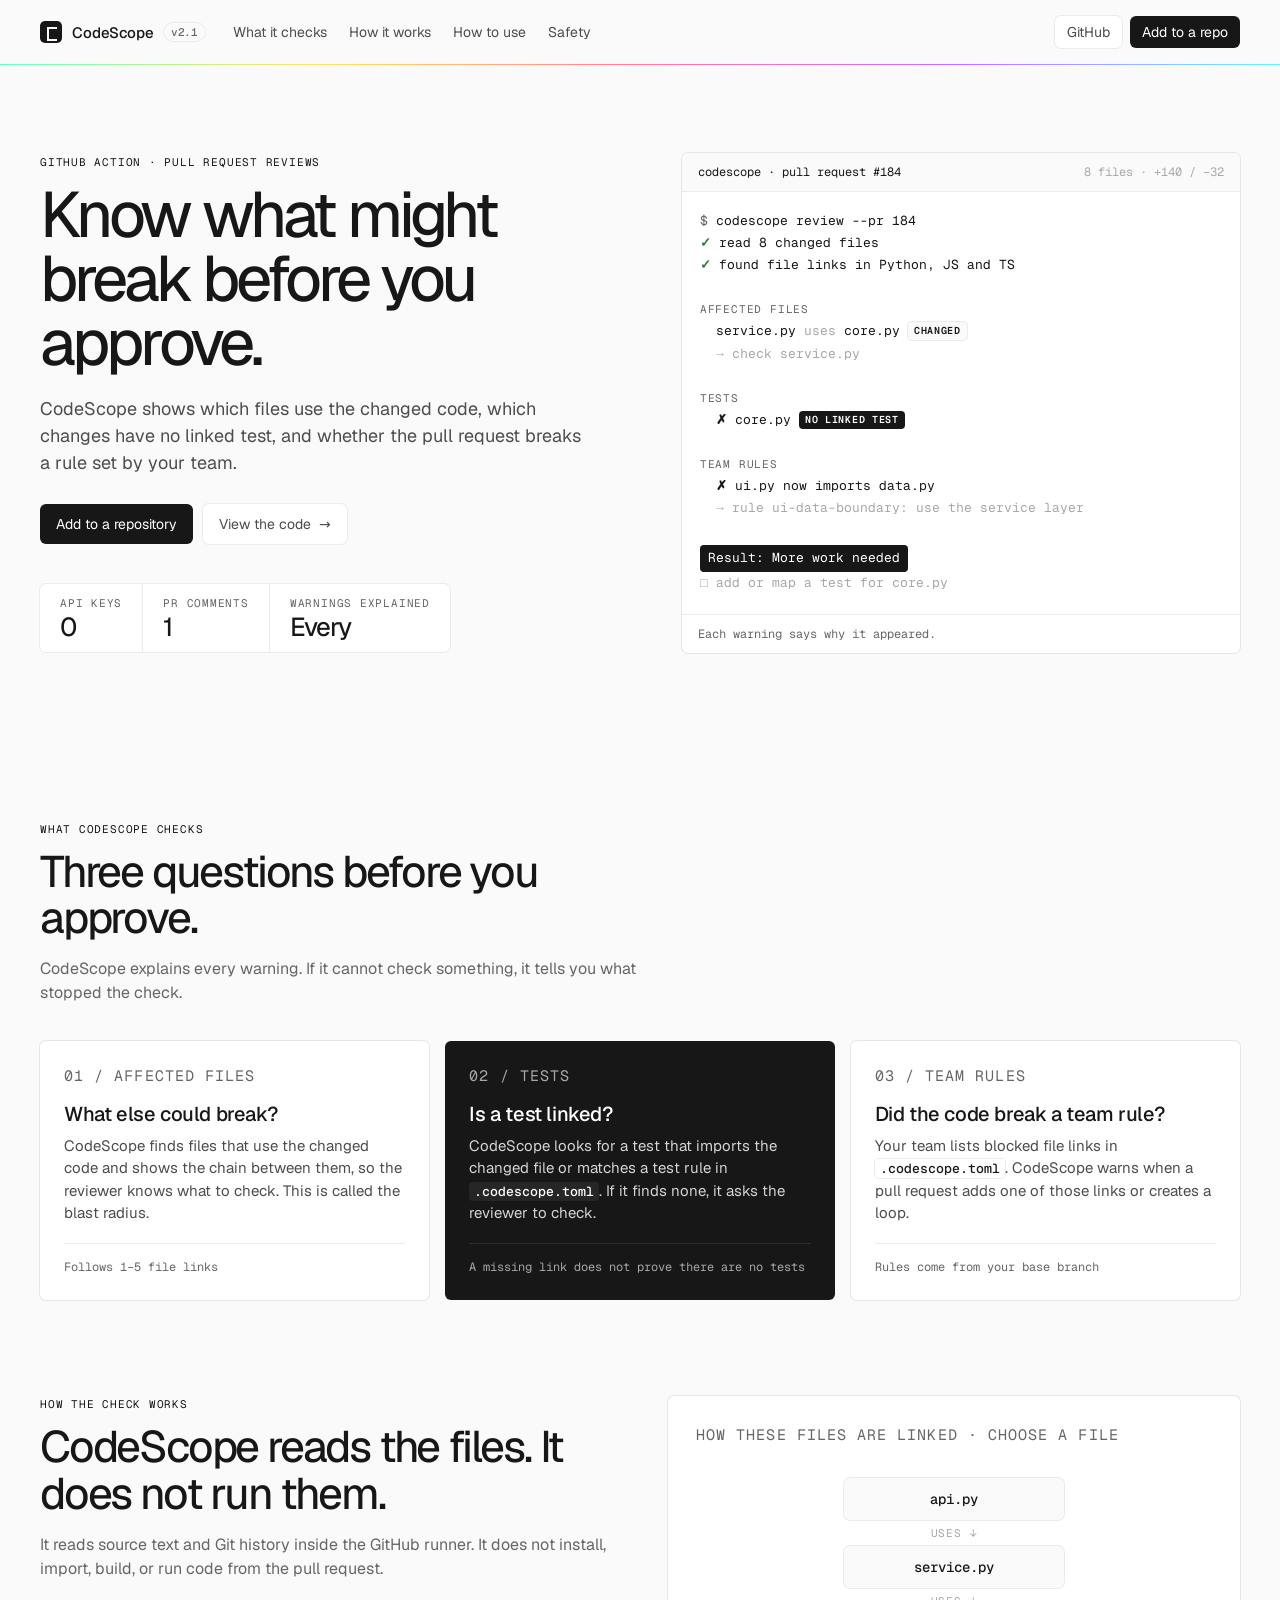
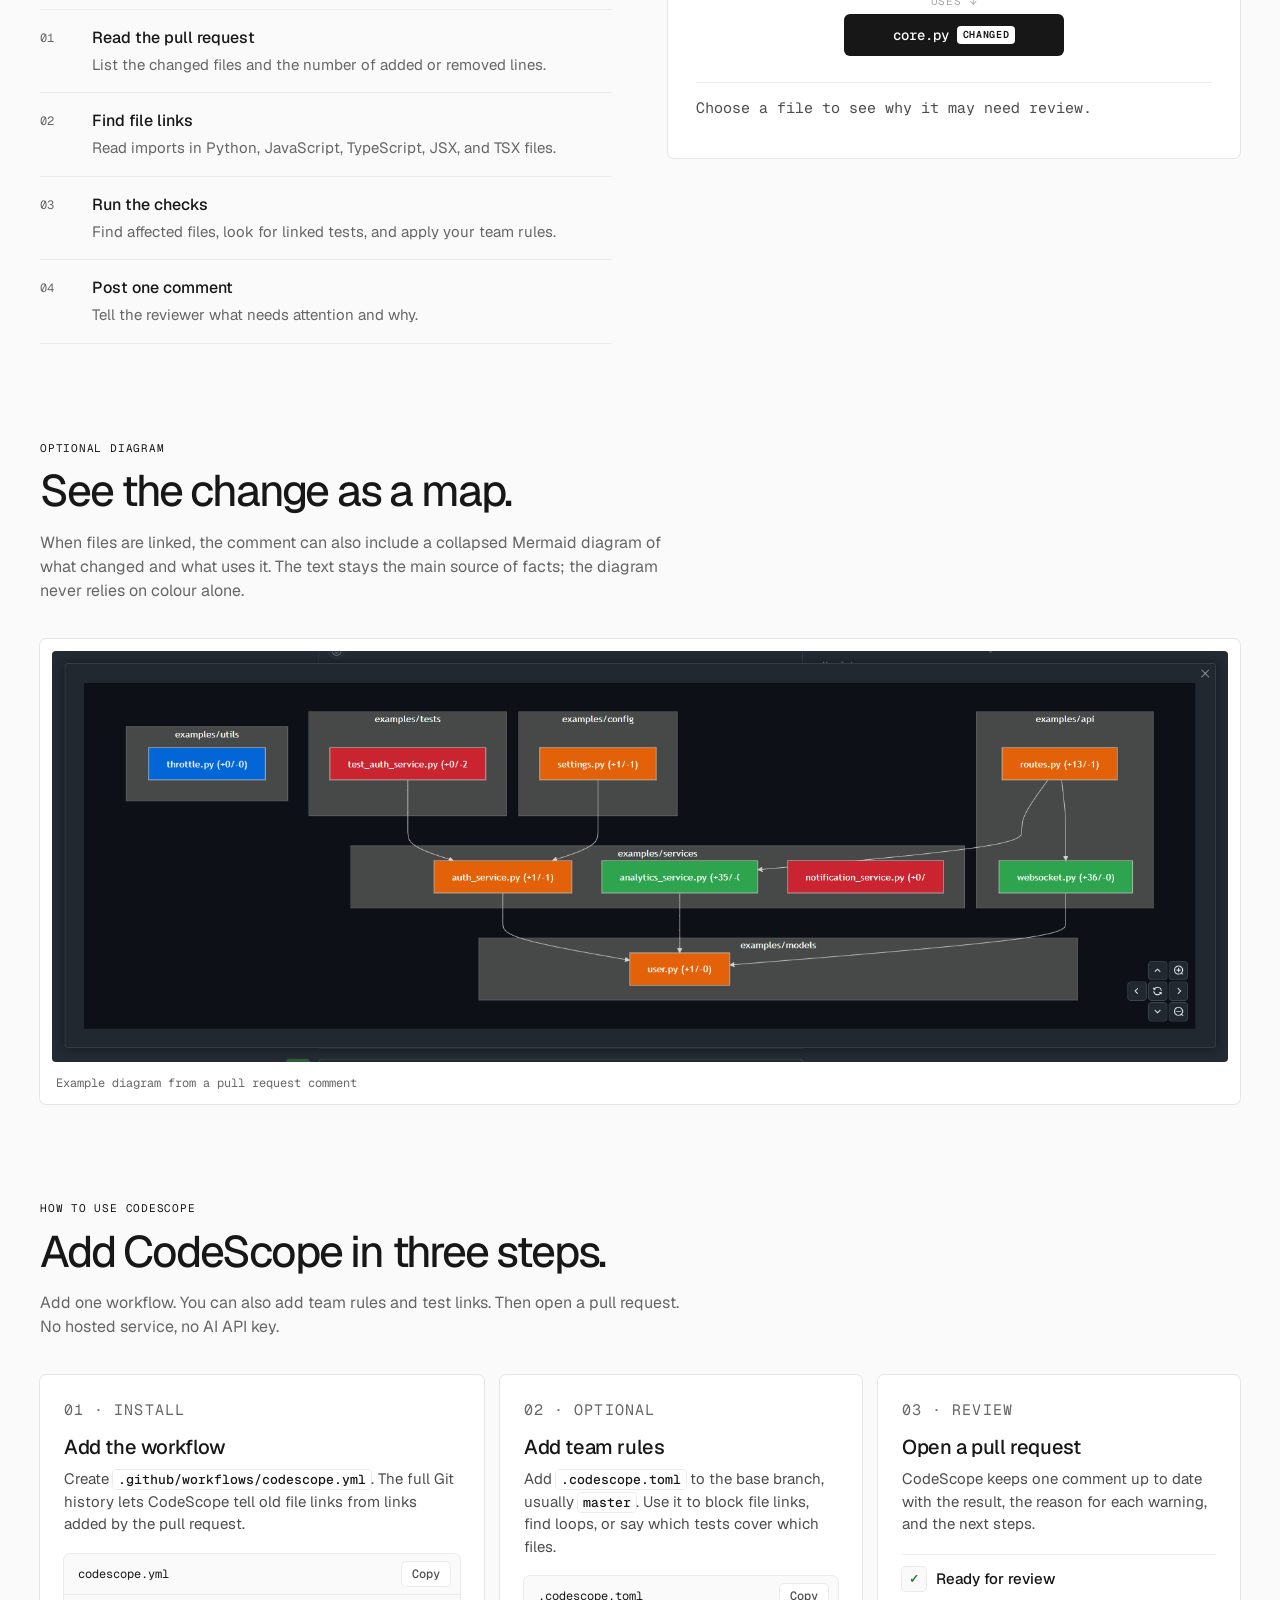
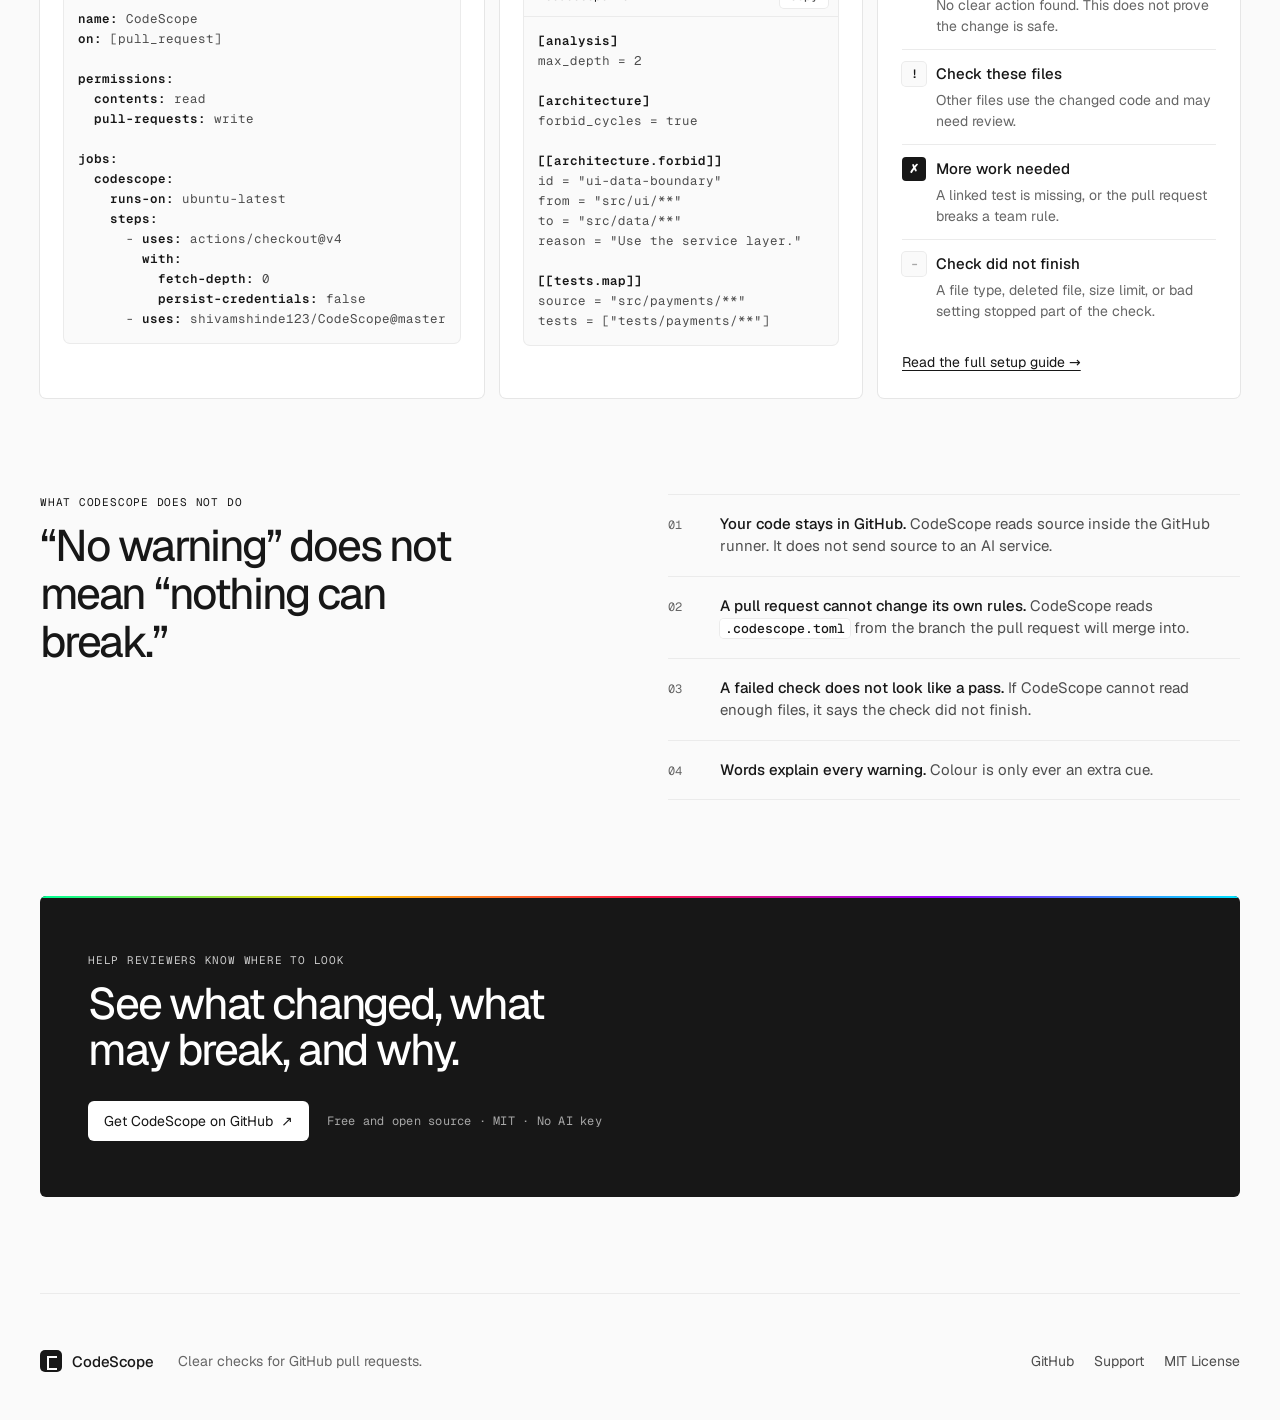
==== commit 72967111: "Redesign the website: typeset terminal on white paper Plain-language copy from #19, the 2.1.0 how-to" ====
--- a/site/index.html
+++ b/site/index.html
@@ -3,259 +3,243 @@
 <head>
   <meta charset="utf-8">
   <meta name="viewport" content="width=device-width, initial-scale=1">
-  <title>CodeScope — Evidence-backed merge readiness for pull requests</title>
-  <meta name="description" content="CodeScope is a GitHub Action that shows reviewers the blast radius, test evidence and architecture drift of a pull request, without executing its code.">
-  <meta property="og:title" content="CodeScope — review the impact, not just the diff">
-  <meta property="og:description" content="Blast radius, test evidence and architecture drift in one stable pull-request comment. Deterministic, local, no AI key.">
-  <meta property="og:image" content="https://raw.githubusercontent.com/shivamshinde123/CodeScope/master/assets/codescope-diagram-example.png">
-  <link rel="icon" href="data:image/svg+xml,%3Csvg xmlns='http://www.w3.org/2000/svg' viewBox='0 0 32 32'%3E%3Crect width='32' height='32' rx='3' fill='%23151515'/%3E%3Ccircle cx='10' cy='16' r='3' fill='%2329735c'/%3E%3Ccircle cx='22' cy='9' r='3' fill='%23fff'/%3E%3Ccircle cx='22' cy='23' r='3' fill='%23fff'/%3E%3Cpath d='M12.5 14.5 19.5 10.5M12.5 17.5l7 4' stroke='%2329735c' stroke-width='2'/%3E%3C/svg%3E">
+  <meta name="description" content="CodeScope shows which files a pull request may affect, where tests are missing, and when code breaks a team rule.">
+  <meta name="theme-color" content="#fafafa">
+  <meta property="og:title" content="CodeScope — know what a pull request may affect">
+  <meta property="og:description" content="A GitHub Action that gives reviewers clear facts before they approve a pull request.">
+  <meta property="og:type" content="website">
+  <meta property="og:url" content="https://shivamshinde123.github.io/CodeScope/">
+  <title>CodeScope — Know what a pull request may affect</title>
+  <link rel="canonical" href="https://shivamshinde123.github.io/CodeScope/">
+  <link rel="icon" href="data:image/svg+xml,%3Csvg xmlns='http://www.w3.org/2000/svg' viewBox='0 0 64 64'%3E%3Crect width='64' height='64' rx='10' fill='%23171717'/%3E%3Cpath d='M42 20H24v24h18' fill='none' stroke='%23fafafa' stroke-width='7'/%3E%3C/svg%3E">
+  <link rel="preload" href="./fonts/geist.woff2" as="font" type="font/woff2" crossorigin>
+  <script>document.documentElement.classList.add('js');</script>
   <link rel="stylesheet" href="./styles.css">
-  <script>document.documentElement.classList.add('js')</script>
+  <script src="./script.js" defer></script>
 </head>
 <body>
-<a class="skip-link" href="#main">Skip to content</a>
-
-<header class="site-header">
-  <a class="brand" href="#main" aria-label="CodeScope home">
-    <svg class="brand-mark" viewBox="0 0 32 32" aria-hidden="true"><rect width="32" height="32" rx="3"/><circle cx="10" cy="16" r="3" class="g"/><circle cx="22" cy="9" r="3"/><circle cx="22" cy="23" r="3"/><path d="M12.5 14.5 19.5 10.5M12.5 17.5l7 4"/></svg>
-    <span>CodeScope</span><span class="version">v2.1</span>
-  </a>
-  <nav aria-label="Primary">
-    <a href="#signals">Signals</a>
-    <a href="#how">How it works</a>
-    <a href="#install">How to use</a>
-    <a href="#trust">Trust</a>
-    <a class="nav-button" href="https://github.com/shivamshinde123/CodeScope">GitHub <span aria-hidden="true">↗</span></a>
-  </nav>
-</header>
-
-<main id="main">
-
-  <!-- Hero: ledger + connector diagram -->
-  <section class="hero grid-paper">
-    <div class="wrap hero-grid">
+  <a class="skip-link" href="#main">Skip to content</a>
+
+  <header class="site-header">
+    <div class="wrap header-row">
+      <a class="brand" href="#top" aria-label="CodeScope home"><span class="brand-mark" aria-hidden="true"></span><span>CodeScope</span><span class="version">v2.1</span></a>
+      <nav aria-label="Primary navigation">
+        <a href="#signals">What it checks</a>
+        <a href="#workflow">How it works</a>
+        <a href="#install">How to use</a>
+        <a href="#trust">Safety</a>
+      </nav>
+      <div class="header-actions">
+        <a class="btn btn-ghost btn-sm" href="https://github.com/shivamshinde123/CodeScope">GitHub</a>
+        <a class="btn btn-solid btn-sm" href="#install">Add to a repo</a>
+      </div>
+    </div>
+  </header>
+
+  <main id="main">
+    <!-- hero -->
+    <section class="hero wrap" id="top">
       <div class="hero-copy reveal">
-        <p class="eyebrow">GitHub Action · Pull request decision support</p>
-        <h1>Review the impact, not just the diff.</h1>
-        <p class="lede">CodeScope shows what a pull request could break, which test evidence is missing, and which architecture rule it bends — in one stable comment, before anyone clicks approve.</p>
-        <div class="actions">
-          <a class="button dark" href="#install">Add to a repository</a>
-          <a class="button outline" href="https://github.com/shivamshinde123/CodeScope">Read the source <span aria-hidden="true">→</span></a>
+        <p class="eyebrow">GitHub Action · Pull request reviews</p>
+        <h1>Know what might break before you approve.</h1>
+        <p class="lede">CodeScope shows which files use the changed code, which changes have no linked test, and whether the pull request breaks a rule set by your team.</p>
+        <div class="hero-actions">
+          <a class="btn btn-solid" href="#install">Add to a repository</a>
+          <a class="btn btn-ghost" href="https://github.com/shivamshinde123/CodeScope">View the code <span aria-hidden="true">→</span></a>
         </div>
-        <dl class="ledger-stats">
-          <div><dt>External AI keys</dt><dd>0</dd></div>
-          <div><dt>Comments per PR</dt><dd>1</dd></div>
-          <div><dt>Findings with a path</dt><dd>100%</dd></div>
+        <dl class="facts" aria-label="Product facts">
+          <div><dt>API keys</dt><dd>0</dd></div>
+          <div><dt>PR comments</dt><dd>1</dd></div>
+          <div><dt>Warnings explained</dt><dd>Every</dd></div>
         </dl>
       </div>
 
-      <figure class="brief reveal" aria-label="Example CodeScope review brief">
-        <div class="brief-bar"><span class="mono-label">Review brief · PR #184</span><span class="mono-label">8 files · +140 / −32</span></div>
-        <div class="brief-state">
-          <span class="state-chip missing">Missing required evidence</span>
-          <p>One rule broken, one file without a mapped test.</p>
+      <figure class="terminal reveal delay-1" aria-label="Example CodeScope result for pull request 184">
+        <div class="terminal-bar"><span class="mono">codescope · pull request #184</span><span class="mono dim">8 files · +140 / −32</span></div>
+        <pre class="terminal-body"><code><span class="prompt">$</span> codescope review --pr 184
+<span class="ok">✓</span> read 8 changed files
+<span class="ok">✓</span> found file links in Python, JS and TS
+
+<span class="label">AFFECTED FILES</span>
+  service.py <span class="dim">uses</span> core.py <span class="tag">CHANGED</span>
+  <span class="dim">→ check service.py</span>
+
+<span class="label">TESTS</span>
+  <span class="bad">✗</span> core.py <span class="tag tag-dark">NO LINKED TEST</span>
+
+<span class="label">TEAM RULES</span>
+  <span class="bad">✗</span> ui.py now imports data.py
+  <span class="dim">→ rule ui-data-boundary: use the service layer</span>
+
+<span class="result">Result: More work needed</span>
+<span class="dim">□ add or map a test for core.py</span></code></pre>
+        <figcaption class="mono">Each warning says why it appeared.</figcaption>
+      </figure>
+    </section>
+
+    <!-- what it checks -->
+    <section class="section wrap" id="signals">
+      <div class="section-head reveal">
+        <p class="eyebrow">What CodeScope checks</p>
+        <h2>Three questions before you approve.</h2>
+        <p>CodeScope explains every warning. If it cannot check something, it tells you what stopped the check.</p>
+      </div>
+      <div class="grid-3">
+        <article class="card reveal">
+          <p class="eyebrow small">01 / Affected files</p>
+          <h3>What else could break?</h3>
+          <p>CodeScope finds files that use the changed code and shows the chain between them, so the reviewer knows what to check. This is called the blast radius.</p>
+          <p class="card-foot mono">Follows 1–5 file links</p>
+        </article>
+        <article class="card card-dark reveal delay-1">
+          <p class="eyebrow small">02 / Tests</p>
+          <h3>Is a test linked?</h3>
+          <p>CodeScope looks for a test that imports the changed file or matches a test rule in <code>.codescope.toml</code>. If it finds none, it asks the reviewer to check.</p>
+          <p class="card-foot mono">A missing link does not prove there are no tests</p>
+        </article>
+        <article class="card reveal delay-2">
+          <p class="eyebrow small">03 / Team rules</p>
+          <h3>Did the code break a team rule?</h3>
+          <p>Your team lists blocked file links in <code>.codescope.toml</code>. CodeScope warns when a pull request adds one of those links or creates a loop.</p>
+          <p class="card-foot mono">Rules come from your base branch</p>
+        </article>
+      </div>
+    </section>
+
+    <!-- how it works -->
+    <section class="section wrap split" id="workflow">
+      <div class="reveal">
+        <p class="eyebrow">How the check works</p>
+        <h2>CodeScope reads the files. It does not run them.</h2>
+        <p class="muted">It reads source text and Git history inside the GitHub runner. It does not install, import, build, or run code from the pull request.</p>
+        <ol class="steps">
+          <li><span class="mono">01</span><div><strong>Read the pull request</strong><p>List the changed files and the number of added or removed lines.</p></div></li>
+          <li><span class="mono">02</span><div><strong>Find file links</strong><p>Read imports in Python, JavaScript, TypeScript, JSX, and TSX files.</p></div></li>
+          <li><span class="mono">03</span><div><strong>Run the checks</strong><p>Find affected files, look for linked tests, and apply your team rules.</p></div></li>
+          <li><span class="mono">04</span><div><strong>Post one comment</strong><p>Tell the reviewer what needs attention and why.</p></div></li>
+        </ol>
+      </div>
+      <div class="card graph-card reveal delay-1" aria-label="Example showing how three files are linked">
+        <p class="eyebrow small">How these files are linked · choose a file</p>
+        <div class="chain" role="group" aria-label="api.py uses service.py, which uses the changed core.py file">
+          <button class="node" type="button" data-detail="api.py uses service.py, so a change farther down the chain may affect it.">api.py</button>
+          <span class="link" aria-hidden="true">uses ↓</span>
+          <button class="node" type="button" data-detail="service.py uses the changed core.py file, so a reviewer should check service.py.">service.py</button>
+          <span class="link" aria-hidden="true">uses ↓</span>
+          <button class="node node-changed" type="button" data-detail="core.py changed in this pull request.">core.py <span class="tag">CHANGED</span></button>
         </div>
-        <ol class="brief-rows">
-          <li><span class="row-no">01</span><div><strong>Blast radius</strong><p><code>service.py</code> depends on changed <code>core.py</code></p></div><span class="tag-plain">2 hops</span></li>
-          <li><span class="row-no">02</span><div><strong>Test evidence</strong><p><code>core.py</code>: no mapped test</p></div><span class="tag-warn">Missing</span></li>
-          <li><span class="row-no">03</span><div><strong>Architecture rule</strong><p><code>ui.py</code> now imports <code>data.py</code> — <em>ui-data-boundary</em></p></div><span class="tag-warn">Violated</span></li>
-        </ol>
-        <div class="brief-action"><span aria-hidden="true">☐</span> Add or map a test for <code>core.py</code></div>
-        <svg class="rails" viewBox="0 0 120 300" aria-hidden="true" preserveAspectRatio="none">
-          <path d="M0 40 H60 V120 H120"/><path d="M0 40 H60 V200 H120"/><path d="M0 40 H60 V270 H120"/>
-          <circle cx="0" cy="40" r="4"/><circle cx="60" cy="40" r="3"/>
-        </svg>
-        <span class="rail-origin mono-label">pull_request</span>
+        <p class="graph-detail mono" aria-live="polite">Choose a file to see why it may need review.</p>
+      </div>
+    </section>
+
+    <!-- diagram -->
+    <section class="section wrap" id="diagram">
+      <div class="section-head reveal">
+        <p class="eyebrow">Optional diagram</p>
+        <h2>See the change as a map.</h2>
+        <p>When files are linked, the comment can also include a collapsed Mermaid diagram of what changed and what uses it. The text stays the main source of facts; the diagram never relies on colour alone.</p>
+      </div>
+      <figure class="card shot reveal">
+        <img src="./codescope-diagram-example.png" alt="A CodeScope Mermaid diagram grouping changed files by folder, with arrows from routes.py, auth_service.py and websocket.py to user.py" width="1765" height="618" loading="lazy">
+        <figcaption class="mono">Example diagram from a pull request comment</figcaption>
       </figure>
-    </div>
-  </section>
-
-  <!-- Signals -->
-  <section id="signals" class="section">
-    <div class="wrap">
-      <div class="section-head reveal">
-        <p class="eyebrow">Three signals, one decision</p>
-        <h2>A reviewer brief that earns its space.</h2>
-        <p>Every warning carries a path, a mapping, a rule, or an explicit limit. When CodeScope cannot prove something, it says so instead of guessing.</p>
-      </div>
-      <div class="signals">
-        <article class="ice-card reveal">
-          <p class="mono-label">01 / Impact</p>
-          <h3>Blast radius</h3>
-          <p>Trace the direct and transitive dependents of each changed production file, with the exact import path that connects them.</p>
-          <p class="foot">Bounded to 1–5 hops · default 2</p>
-        </article>
-        <article class="ice-card reveal">
-          <p class="mono-label">02 / Evidence</p>
-          <h3>Missing tests</h3>
-          <p>Find tests that import the changed code and tests you mapped in policy. Flag production changes with no supported evidence.</p>
-          <p class="foot">Evidence, not coverage claims</p>
-        </article>
-        <article class="plum-card reveal">
-          <p class="mono-label">03 / Boundaries</p>
-          <h3>Architecture drift</h3>
-          <p>Catch newly added forbidden imports and dependency cycles, using rules your team versions alongside the code.</p>
-          <p class="foot">Policy read from the base branch</p>
-        </article>
-      </div>
-    </div>
-  </section>
-
-  <!-- How it works + interactive graph -->
-  <section id="how" class="section ruled">
-    <div class="wrap how">
-      <div class="reveal">
-        <p class="eyebrow">Deterministic by design</p>
-        <h2>From changed files to a focused review.</h2>
-        <p>CodeScope reads source text and Git history. It never imports or runs the pull request’s code, and every result is the same on every run.</p>
-        <ol class="pipeline">
-          <li><span>1</span><div><h3>Parse the change</h3><p>File paths, additions, deletions and change types from the pull request.</p></div></li>
-          <li><span>2</span><div><h3>Build the local graph</h3><p>Repository-local imports from Python, JavaScript, TypeScript, JSX and TSX.</p></div></li>
-          <li><span>3</span><div><h3>Compare the evidence</h3><p>Impact paths, mapped tests, and base-branch rules against head and base.</p></div></li>
-          <li><span>4</span><div><h3>Update one comment</h3><p>State, evidence, actions, and an optional collapsed Mermaid map.</p></div></li>
-        </ol>
-      </div>
-
-      <figure class="graph-panel grid-paper reveal">
-        <p class="mono-label graph-title">Dependency evidence · hover or focus a node</p>
-        <div class="graph">
-          <button class="node" type="button" data-detail="api.py is affected indirectly: it imports service.py, which imports the changed core.py.">api.py</button>
-          <svg class="graph-edge graph-edge-one" viewBox="0 0 100 24" preserveAspectRatio="none" aria-hidden="true">
-            <defs><marker id="arrow-one" viewBox="0 0 8 8" refX="7" refY="4" markerWidth="7" markerHeight="7" orient="auto"><path d="M0 0 8 4 0 8z"/></marker></defs>
-            <line x1="4" y1="12" x2="94" y2="12" marker-end="url(#arrow-one)"/>
-          </svg>
-          <button class="node" type="button" data-detail="service.py imports the changed core module directly — one hop.">service.py</button>
-          <svg class="graph-edge graph-edge-two" viewBox="0 0 100 24" preserveAspectRatio="none" aria-hidden="true">
-            <defs><marker id="arrow-two" viewBox="0 0 8 8" refX="7" refY="4" markerWidth="7" markerHeight="7" orient="auto"><path d="M0 0 8 4 0 8z"/></marker></defs>
-            <line x1="4" y1="12" x2="94" y2="12" marker-end="url(#arrow-two)"/>
-          </svg>
-          <button class="node changed" type="button" data-detail="core.py changed in this pull request and has no mapped test.">core.py <small>changed</small></button>
-        </div>
-        <p class="graph-detail" aria-live="polite">Choose a node to inspect its evidence.</p>
-        <img class="mermaid-shot" src="./codescope-diagram-example.png" alt="Example Mermaid impact diagram in a pull-request comment, grouping changed files by folder" loading="lazy" width="1765" height="618">
-      </figure>
-    </div>
-  </section>
-
-  <!-- How to use -->
-  <section id="install" class="section">
-    <div class="wrap">
+    </section>
+
+    <!-- how to use -->
+    <section class="section wrap" id="install">
       <div class="section-head reveal">
         <p class="eyebrow">How to use CodeScope</p>
-        <h2>From zero to useful evidence in three steps.</h2>
-        <p>Add one workflow, declare only the rules your team needs, then open a pull request. No hosted service, no AI API key.</p>
-      </div>
-
-      <div class="steps">
-        <article class="step reveal">
-          <div class="step-head"><span class="step-no">01</span><div><p class="mono-label">Install</p><h3>Add the workflow</h3></div></div>
-          <p>Create <code>.github/workflows/codescope.yml</code>. Full history lets CodeScope tell existing dependencies apart from new ones.</p>
-          <div class="code-card">
-            <div class="code-bar"><span class="mono-label">codescope.yml</span><button class="copy-button" type="button" data-copy-target="install-code">Copy</button></div>
-<pre id="install-code"><code>name: CodeScope merge readiness
-on:
-  pull_request:
-    types: [opened, synchronize, reopened]
-permissions:
-  contents: read
-  pull-requests: write
-jobs:
-  codescope:
-    runs-on: ubuntu-latest
-    steps:
-      - uses: actions/checkout@v4
-        with:
-          fetch-depth: 0
-          persist-credentials: false
-      - uses: shivamshinde123/CodeScope@master</code></pre>
-          </div>
-        </article>
-
-        <article class="step reveal">
-          <div class="step-head"><span class="step-no">02</span><div><p class="mono-label">Configure · optional</p><h3>Declare your boundaries</h3></div></div>
-          <p>Add <code>.codescope.toml</code> on the base branch for architecture rules, cycle detection, or explicit test mappings.</p>
-          <div class="code-card">
-            <div class="code-bar"><span class="mono-label">.codescope.toml</span><button class="copy-button" type="button" data-copy-target="policy-code">Copy</button></div>
-<pre id="policy-code"><code>[analysis]
+        <h2>Add CodeScope in three steps.</h2>
+        <p>Add one workflow. You can also add team rules and test links. Then open a pull request. No hosted service, no AI API key.</p>
+      </div>
+      <div class="grid-3 how">
+        <article class="card reveal">
+          <p class="eyebrow small">01 · Install</p>
+          <h3>Add the workflow</h3>
+          <p>Create <code>.github/workflows/codescope.yml</code>. The full Git history lets CodeScope tell old file links from links added by the pull request.</p>
+          <div class="code"><div class="code-bar"><span class="mono">codescope.yml</span><button class="copy" type="button" data-copy-target="install-code" aria-label="Copy workflow configuration">Copy</button></div><pre id="install-code"><code><span class="k">name:</span> CodeScope
+<span class="k">on:</span> [pull_request]
+
+<span class="k">permissions:</span>
+  <span class="k">contents:</span> read
+  <span class="k">pull-requests:</span> write
+
+<span class="k">jobs:</span>
+  <span class="k">codescope:</span>
+    <span class="k">runs-on:</span> ubuntu-latest
+    <span class="k">steps:</span>
+      - <span class="k">uses:</span> actions/checkout@v4
+        <span class="k">with:</span>
+          <span class="k">fetch-depth:</span> 0
+          <span class="k">persist-credentials:</span> false
+      - <span class="k">uses:</span> shivamshinde123/CodeScope@master</code></pre></div>
+        </article>
+        <article class="card reveal delay-1">
+          <p class="eyebrow small">02 · Optional</p>
+          <h3>Add team rules</h3>
+          <p>Add <code>.codescope.toml</code> to the base branch, usually <code>master</code>. Use it to block file links, find loops, or say which tests cover which files.</p>
+          <div class="code"><div class="code-bar"><span class="mono">.codescope.toml</span><button class="copy" type="button" data-copy-target="policy-code" aria-label="Copy team rules">Copy</button></div><pre id="policy-code"><code><span class="k">[analysis]</span>
 max_depth = 2
 
-[architecture]
+<span class="k">[architecture]</span>
 forbid_cycles = true
 
-[[architecture.forbid]]
+<span class="k">[[architecture.forbid]]</span>
 id = "ui-data-boundary"
 from = "src/ui/**"
 to = "src/data/**"
 reason = "Use the service layer."
 
-[[tests.map]]
+<span class="k">[[tests.map]]</span>
 source = "src/payments/**"
-tests = ["tests/payments/**"]</code></pre>
-          </div>
-        </article>
-
-        <article class="step reveal">
-          <div class="step-head"><span class="step-no">03</span><div><p class="mono-label">Review</p><h3>Open a pull request</h3></div></div>
-          <p>CodeScope keeps one comment up to date. Read the state first, then the evidence and actions, then the diagram.</p>
-          <ul class="states">
-            <li><span class="state-chip ready">Ready for review</span><p>No high-confidence action found. Not a safety guarantee.</p></li>
-            <li><span class="state-chip targeted">Needs targeted review</span><p>Indirect production dependents deserve attention.</p></li>
-            <li><span class="state-chip missing">Missing required evidence</span><p>A test mapping or architecture requirement is missing.</p></li>
-            <li><span class="state-chip incomplete">Analysis incomplete</span><p>A stated limit prevented a useful conclusion.</p></li>
-          </ul>
-          <a class="text-link" href="https://github.com/shivamshinde123/CodeScope#repository-policy">Full configuration reference <span aria-hidden="true">→</span></a>
-        </article>
-      </div>
-    </div>
-  </section>
-
-  <!-- Limits -->
-  <section class="section ruled">
-    <div class="wrap limits reveal">
-      <div><p class="eyebrow">Bounded on purpose</p><h2>Known limits, stated up front.</h2></div>
-      <table>
-        <caption class="visually-hidden">Analysis limits</caption>
-        <tbody>
-          <tr><th scope="row">Languages</th><td>Python, JavaScript, TypeScript, JSX, TSX</td></tr>
-          <tr><th scope="row">File size</th><td>Files over 1 MB are skipped</td></tr>
-          <tr><th scope="row">Repository size</th><td>At most 5,000 supported source files</td></tr>
-          <tr><th scope="row">Traversal</th><td>2 dependency hops by default, up to 5</td></tr>
-          <tr><th scope="row">Deleted files</th><td>Reported as analysis incomplete, never a silent pass</td></tr>
-        </tbody>
-      </table>
-    </div>
-  </section>
-
-  <!-- Trust -->
-  <section id="trust" class="section">
-    <div class="wrap">
-      <blockquote class="pull reveal">“A clean result is guidance, not proof that a change is safe.”</blockquote>
-      <div class="trust">
-        <div class="reveal"><p class="mono-label">01</p><h3>Local analysis</h3><p>Source stays inside the GitHub runner and is never sent to an AI provider.</p></div>
-        <div class="reveal"><p class="mono-label">02</p><h3>Base-branch policy</h3><p>A pull request cannot weaken the rules that evaluate it.</p></div>
-        <div class="reveal"><p class="mono-label">03</p><h3>Explicit limits</h3><p>Unsupported or bounded evidence produces an incomplete state.</p></div>
-        <div class="reveal"><p class="mono-label">04</p><h3>Accessible output</h3><p>The text holds every finding. Color and diagrams only support it.</p></div>
-      </div>
-    </div>
-  </section>
-</main>
-
-<footer class="site-footer">
-  <div class="wrap footer-grid">
-    <div>
-      <p class="footer-title">Give reviewers a map, not another metric.</p>
-      <a class="button light" href="https://github.com/shivamshinde123/CodeScope">Get CodeScope on GitHub <span aria-hidden="true">↗</span></a>
-    </div>
-    <ul>
-      <li><a href="https://github.com/shivamshinde123/CodeScope#quick-start">Quick start</a></li>
-      <li><a href="https://github.com/shivamshinde123/CodeScope#repository-policy">Policy reference</a></li>
-      <li><a href="https://github.com/shivamshinde123/CodeScope/issues">Support</a></li>
-      <li><a href="https://github.com/shivamshinde123/CodeScope/blob/master/LICENSE">MIT License</a></li>
-    </ul>
-  </div>
-  <div class="wrap footer-base"><span>Open source · No external AI key</span><span>Built by <a href="https://github.com/shivamshinde123">Shivam Shinde</a></span></div>
-</footer>
-
-<script src="./script.js" defer></script>
+tests = ["tests/payments/**"]</code></pre></div>
+        </article>
+        <article class="card reveal delay-2">
+          <p class="eyebrow small">03 · Review</p>
+          <h3>Open a pull request</h3>
+          <p>CodeScope keeps one comment up to date with the result, the reason for each warning, and the next steps.</p>
+          <dl class="states">
+            <div><dt><span class="state state-ok">✓</span>Ready for review</dt><dd>No clear action found. This does not prove the change is safe.</dd></div>
+            <div><dt><span class="state">!</span>Check these files</dt><dd>Other files use the changed code and may need review.</dd></div>
+            <div><dt><span class="state state-dark">✗</span>More work needed</dt><dd>A linked test is missing, or the pull request breaks a team rule.</dd></div>
+            <div><dt><span class="state state-dash">–</span>Check did not finish</dt><dd>A file type, deleted file, size limit, or bad setting stopped part of the check.</dd></div>
+          </dl>
+          <a class="text-link" href="https://github.com/shivamshinde123/CodeScope#quick-start">Read the full setup guide <span aria-hidden="true">→</span></a>
+        </article>
+      </div>
+    </section>
+
+    <!-- safety -->
+    <section class="section wrap split trust" id="trust">
+      <div class="reveal">
+        <p class="eyebrow">What CodeScope does not do</p>
+        <blockquote>“No warning” does not mean “nothing can break.”</blockquote>
+      </div>
+      <ul class="trust-list reveal delay-1">
+        <li><span class="mono">01</span><p><strong>Your code stays in GitHub.</strong> CodeScope reads source inside the GitHub runner. It does not send source to an AI service.</p></li>
+        <li><span class="mono">02</span><p><strong>A pull request cannot change its own rules.</strong> CodeScope reads <code>.codescope.toml</code> from the branch the pull request will merge into.</p></li>
+        <li><span class="mono">03</span><p><strong>A failed check does not look like a pass.</strong> If CodeScope cannot read enough files, it says the check did not finish.</p></li>
+        <li><span class="mono">04</span><p><strong>Words explain every warning.</strong> Colour is only ever an extra cue.</p></li>
+      </ul>
+    </section>
+
+    <!-- final call to action -->
+    <section class="section wrap">
+      <div class="final reveal">
+        <p class="eyebrow light">Help reviewers know where to look</p>
+        <h2>See what changed, what may break, and why.</h2>
+        <div class="final-actions">
+          <a class="btn btn-light" href="https://github.com/shivamshinde123/CodeScope">Get CodeScope on GitHub <span aria-hidden="true">↗</span></a>
+          <p class="mono">Free and open source · MIT · No AI key</p>
+        </div>
+      </div>
+    </section>
+  </main>
+
+  <footer class="wrap footer">
+    <a class="brand" href="#top"><span class="brand-mark" aria-hidden="true"></span><span>CodeScope</span></a>
+    <p>Clear checks for GitHub pull requests.</p>
+    <nav aria-label="Footer"><a href="https://github.com/shivamshinde123/CodeScope">GitHub</a><a href="https://github.com/shivamshinde123/CodeScope/issues">Support</a><a href="https://github.com/shivamshinde123/CodeScope/blob/master/LICENSE">MIT License</a></nav>
+  </footer>
 </body>
 </html>
--- a/site/styles.css
+++ b/site/styles.css
@@ -1,210 +1,192 @@
-/* CodeScope website. Design reference: Modern Treasury via Refero Styles —
-   a ledger on graph paper: white canvas, faint grid, hairline rules, green connector rails,
-   brown monospace annotations, forest footer. No external fonts or resources. */
+/* CodeScope website — "typeset terminal on white paper".
+   Near-monochrome: paper #fafafa, ink #171717, hairline rings instead of shadows, 6px corners,
+   Geist for reading, Geist Mono for labels/code. The only colour: terminal green for ✓ and a thin spectrum rule.
+   Fonts are self-hosted (fonts/, SIL OFL 1.1) so the site makes no third-party requests. */
+@font-face { font-family: "Geist"; src: url("./fonts/geist.woff2") format("woff2"); font-weight: 100 900; font-style: normal; font-display: swap; }
+@font-face { font-family: "Geist Mono"; src: url("./fonts/geist-mono.woff2") format("woff2"); font-weight: 100 900; font-style: normal; font-display: swap; }
 :root {
-  --paper: #ffffff;
-  --ink: #151515;
-  --graphite: #424242;
-  --steel: #706f6f;
-  --rule: #dcdcdc;
-  --edge: #cbcac8;
-  --ice: #f0f8f9;
-  --forest: #0c221d;
-  --plum: #543b4e;
-  --green: #29735c;
-  --mint: #bae0cf;
-  --brown: #7b5953;
-  --warn: #9b2c1f;
-  --warn-bg: #fbeeec;
-  --amber: #8a5a00;
-  --amber-bg: #fdf4e3;
-  --display: "Manrope", "Segoe UI Variable Display", "SF Pro Display", "Helvetica Neue", system-ui, sans-serif;
-  --sans: "Inter", "Segoe UI Variable Text", "SF Pro Text", system-ui, sans-serif;
-  --mono: "IBM Plex Mono", "Cascadia Mono", "SFMono-Regular", Consolas, ui-monospace, monospace;
+  --paper: #fafafa;
+  --white: #ffffff;
+  --hair: #ebebeb;
+  --ash: #c9c9c9;
+  --smoke: #a8a8a8;
+  --stone: #666666;
+  --charcoal: #4d4d4d;
+  --ink: #171717;
+  --green: #297a3a;
+  --spectrum: linear-gradient(90deg, #00ff95 0%, #ffd000 25%, #ff1744 50%, #9500ff 75%, #00e5ff 100%);
+  --ring: 0 0 0 1px rgba(0, 0, 0, .08), 0 0 0 2px var(--paper);
+  --radius: 6px;
+  --sans: "Geist", Inter, "Segoe UI", system-ui, sans-serif;
+  --mono: "Geist Mono", "JetBrains Mono", "Cascadia Code", Consolas, monospace;
+  font-feature-settings: "calt" 0, "rlig", "ss11";
 }
 * { box-sizing: border-box; }
-html { scroll-behavior: smooth; color-scheme: light; }
-body { margin: 0; background: var(--paper); color: var(--ink); font: 400 16px/1.5 var(--sans); -webkit-font-smoothing: antialiased; }
+html { scroll-behavior: smooth; scroll-padding-top: 80px; }
+body { margin: 0; background: var(--paper); color: var(--charcoal); font: 400 16px/1.5 var(--sans); -webkit-font-smoothing: antialiased; }
 a { color: inherit; }
-img { display: block; max-width: 100%; height: auto; }
-h1, h2, h3, p { margin: 0; }
-code { font: 500 .88em var(--mono); color: var(--ink); background: var(--ice); padding: .08em .35em; border-radius: 2px; }
-:focus-visible { outline: 2px solid var(--green); outline-offset: 3px; }
-.visually-hidden { position: absolute; width: 1px; height: 1px; overflow: hidden; clip: rect(0 0 0 0); white-space: nowrap; }
+img { max-width: 100%; height: auto; display: block; }
+code { font: 500 .88em var(--mono); color: var(--ink); background: var(--white); box-shadow: 0 0 0 1px var(--hair); border-radius: 4px; padding: 1px 5px; }
+.mono { font-family: var(--mono); }
+.wrap { width: min(1200px, 100% - 48px); margin: 0 auto; }
+@media (max-width: 640px) { .wrap { width: calc(100% - 32px); } }
 
-.skip-link { position: fixed; z-index: 99; top: 8px; left: 8px; padding: 10px 14px; background: var(--ink); color: var(--paper); transform: translateY(-160%); text-decoration: none; }
-.skip-link:focus { transform: none; }
+.skip-link { position: absolute; left: 16px; top: -60px; z-index: 50; background: var(--ink); color: #fff; padding: 10px 14px; border-radius: var(--radius); }
+.skip-link:focus { top: 12px; }
+:focus-visible { outline: 2px solid var(--ink); outline-offset: 3px; border-radius: 2px; }
 
-.wrap { max-width: 1200px; margin: 0 auto; padding: 0 24px; }
-.grid-paper {
-  background-color: var(--paper);
-  background-image: linear-gradient(var(--rule) 1px, transparent 1px), linear-gradient(90deg, var(--rule) 1px, transparent 1px);
-  background-size: 32px 32px;
-  background-position: -1px -1px;
-}
-.eyebrow, .mono-label { font: 500 12px/1.4 var(--mono); letter-spacing: .04em; text-transform: uppercase; color: var(--brown); }
+/* type */
+.eyebrow { margin: 0 0 12px; font: 400 11px/1.5 var(--mono); letter-spacing: .071em; text-transform: uppercase; color: var(--ink); }
+.eyebrow.small { margin-bottom: 14px; color: var(--stone); }
+.eyebrow.light { color: var(--ash); }
+h1, h2, h3 { color: var(--ink); font-family: var(--sans); margin: 0; }
+h1 { font-weight: 450; font-size: clamp(42px, 6vw, 64px); line-height: 1; letter-spacing: -.06em; max-width: 12ch; }
+h2 { font-weight: 450; font-size: clamp(30px, 4vw, 44px); line-height: 1.05; letter-spacing: -.05em; max-width: 20ch; }
+h3 { font-weight: 500; font-size: 20px; line-height: 1.25; letter-spacing: -.02em; margin-bottom: 8px; }
+p { margin: 0 0 12px; }
+.lede { font-size: 18px; max-width: 46ch; margin-top: 20px; }
+.muted { color: var(--stone); max-width: 52ch; margin-top: 16px; }
+
+/* buttons */
+.btn { display: inline-flex; align-items: center; gap: 8px; height: 40px; padding: 0 16px; border-radius: var(--radius); font: 400 14px/1 var(--sans); text-decoration: none; white-space: nowrap; transition: background .15s, color .15s, box-shadow .15s; }
+.btn-sm { height: 32px; padding: 0 12px; }
+.btn-solid { background: var(--ink); color: #fff; }
+.btn-solid:hover { background: #333; }
+.btn-ghost { color: var(--charcoal); background: var(--white); box-shadow: 0 0 0 1px var(--hair); }
+.btn-ghost:hover { color: var(--ink); box-shadow: 0 0 0 1px var(--ash); }
+.btn-light { background: #fff; color: var(--ink); }
+.btn-light:hover { background: var(--hair); }
 
 /* header */
-.site-header { position: sticky; top: 0; z-index: 20; height: 64px; display: flex; align-items: center; justify-content: space-between; padding: 0 24px; background: rgb(255 255 255 / .94); border-bottom: 1px solid var(--rule); backdrop-filter: blur(8px); }
-.brand { display: flex; align-items: center; gap: 10px; text-decoration: none; font: 500 18px var(--display); letter-spacing: -.01em; }
-.brand-mark { width: 28px; height: 28px; }
-.brand-mark rect { fill: var(--ink); }
-.brand-mark circle { fill: var(--paper); }
-.brand-mark .g { fill: var(--green); }
-.brand-mark path { stroke: var(--green); stroke-width: 2; fill: none; }
-.version { font: 500 11px var(--mono); padding: 2px 6px; border: 1px solid var(--edge); border-radius: 2px; color: var(--brown); }
-nav { display: flex; align-items: center; gap: 28px; font-size: 14px; }
-nav a { text-decoration: none; color: var(--graphite); }
-nav a:hover { color: var(--ink); }
-.nav-button { border: 1px solid var(--ink); border-radius: 2px; padding: 6px 12px; color: var(--ink) !important; }
-
-/* buttons */
-.button { display: inline-flex; align-items: center; gap: 8px; padding: 10px 16px; border-radius: 2px; font: 500 15px var(--sans); text-decoration: none; transition: background-color .15s ease, color .15s ease; }
-.button.dark { background: var(--ink); color: var(--paper); }
-.button.dark:hover { background: #2c2c2c; }
-.button.outline { border: 1px solid var(--ink); }
-.button.outline:hover { background: var(--ice); }
-.button.light { background: var(--paper); color: var(--forest); }
-.text-link { display: inline-block; margin-top: 20px; font-weight: 500; color: var(--green); text-underline-offset: 3px; }
+.site-header { position: sticky; top: 0; z-index: 20; background: rgba(250, 250, 250, .8); backdrop-filter: saturate(1.4) blur(20px); }
+.site-header::after { content: ""; display: block; height: 1px; background: var(--spectrum); opacity: .55; }
+.header-row { display: flex; align-items: center; gap: 28px; height: 64px; }
+.brand { display: inline-flex; align-items: center; gap: 10px; font: 500 15px var(--sans); color: var(--ink); text-decoration: none; letter-spacing: -.01em; }
+.brand-mark { width: 22px; height: 22px; border-radius: 5px; background: var(--ink); position: relative; }
+.brand-mark::after { content: ""; position: absolute; left: 7px; top: 6px; width: 8px; height: 10px; border: 2.4px solid var(--paper); border-right: 0; }
+.version { font: 500 11px var(--mono); color: var(--stone); box-shadow: 0 0 0 1px var(--hair); border-radius: 999px; padding: 2px 7px; }
+.site-header nav { display: flex; gap: 22px; margin-right: auto; }
+.site-header nav a { font-size: 14px; color: var(--charcoal); text-decoration: none; }
+.site-header nav a:hover { color: var(--ink); }
+.header-actions { display: flex; gap: 8px; }
+@media (max-width: 860px) { .site-header nav { display: none; } .header-actions { margin-left: auto; } }
 
 /* hero */
-.hero { border-bottom: 1px solid var(--rule); padding: 88px 0 96px; }
-.hero-grid { display: grid; grid-template-columns: 1.05fr 1fr; gap: 64px; align-items: center; }
-.hero-copy { background: var(--paper); padding: 8px 8px 8px 0; }
-h1 { font: 400 clamp(44px, 6vw, 71px)/1.1 var(--display); letter-spacing: -.02em; margin: 18px 0 22px; max-width: 13ch; }
-.lede { color: var(--graphite); font-size: 18px; line-height: 1.55; max-width: 52ch; }
-.actions { display: flex; flex-wrap: wrap; gap: 10px; margin: 32px 0 40px; }
-.ledger-stats { display: grid; grid-template-columns: repeat(3, 1fr); margin: 0; border-top: 1px solid var(--ink); }
-.ledger-stats div { padding: 14px 16px 0 0; border-right: 1px solid var(--rule); }
-.ledger-stats div + div { padding-left: 16px; }
-.ledger-stats div:last-child { border-right: 0; }
-.ledger-stats dt { font: 500 11px var(--mono); text-transform: uppercase; letter-spacing: .04em; color: var(--steel); }
-.ledger-stats dd { margin: 4px 0 0; font: 400 34px/1 var(--display); letter-spacing: -.02em; }
+.hero { display: grid; grid-template-columns: 1.05fr 1fr; gap: 56px; align-items: center; padding: 88px 0 72px; }
+.hero-actions { display: flex; flex-wrap: wrap; gap: 10px; margin-top: 28px; }
+.facts { display: flex; gap: 0; margin: 40px 0 0; box-shadow: 0 0 0 1px var(--hair); border-radius: var(--radius); background: var(--white); width: fit-content; }
+.facts div { padding: 12px 20px; border-right: 1px solid var(--hair); }
+.facts div:last-child { border-right: 0; }
+.facts dt { font: 400 11px var(--mono); letter-spacing: .071em; text-transform: uppercase; color: var(--stone); }
+.facts dd { margin: 4px 0 0; font: 450 26px/1 var(--sans); letter-spacing: -.04em; color: var(--ink); }
+@media (max-width: 960px) { .hero { grid-template-columns: 1fr; padding-top: 56px; } }
 
-.brief { position: relative; margin: 0; background: var(--paper); border: 1px solid var(--edge); border-radius: 6px; padding-left: 0; }
-.brief-bar { display: flex; justify-content: space-between; gap: 12px; padding: 12px 18px; border-bottom: 1px solid var(--rule); }
-.brief-state { padding: 18px; border-bottom: 1px solid var(--rule); }
-.brief-state p { margin-top: 10px; color: var(--graphite); font-size: 15px; }
-.brief-rows { list-style: none; margin: 0; padding: 0; }
-.brief-rows li { display: grid; grid-template-columns: 34px 1fr auto; gap: 10px; align-items: start; padding: 14px 18px; border-bottom: 1px solid var(--rule); }
-.brief-rows strong { font-weight: 600; font-size: 15px; }
-.brief-rows p { color: var(--graphite); font-size: 14px; margin-top: 2px; }
-.row-no { font: 500 12px/1.9 var(--mono); color: var(--brown); }
-.brief-action { padding: 14px 18px; font-size: 14px; color: var(--graphite); }
-.tag-plain, .tag-warn { font: 500 11px var(--mono); text-transform: uppercase; letter-spacing: .04em; padding: 3px 7px; border-radius: 2px; white-space: nowrap; }
-.tag-plain { border: 1px solid var(--edge); color: var(--steel); }
-.tag-warn { background: var(--warn-bg); color: var(--warn); }
-.rails { position: absolute; left: -120px; top: 60px; width: 120px; height: 300px; overflow: visible; }
-.rails path { fill: none; stroke: var(--green); stroke-width: 1.5; }
-.rails circle { fill: var(--green); }
-.rail-origin { position: absolute; left: -132px; top: 72px; background: var(--paper); padding: 0 4px; }
-
-.state-chip { display: inline-block; font: 600 13px var(--sans); padding: 4px 10px; border-radius: 2px; border: 1px solid currentColor; }
-.state-chip::before { content: ""; display: inline-block; width: 7px; height: 7px; margin-right: 7px; border-radius: 50%; background: currentColor; vertical-align: 1px; }
-.state-chip.ready { color: var(--green); background: #eef6f2; }
-.state-chip.targeted { color: var(--amber); background: var(--amber-bg); }
-.state-chip.missing { color: var(--warn); background: var(--warn-bg); }
-.state-chip.incomplete { color: var(--steel); background: #f4f4f3; }
+/* terminal panel */
+.terminal { margin: 0; background: var(--white); border-radius: var(--radius); box-shadow: var(--ring); overflow: hidden; }
+.terminal-bar { display: flex; justify-content: space-between; gap: 12px; padding: 10px 16px; font-size: 12px; color: var(--ink); border-bottom: 1px solid var(--hair); background: var(--paper); }
+@media (max-width: 640px) { .terminal-bar .dim { display: none; } }
+.terminal-body { margin: 0; padding: 18px 18px 20px; overflow-x: auto; font: 400 13px/1.7 var(--mono); color: var(--ink); }
+.terminal-body code { background: none; box-shadow: none; padding: 0; font: inherit; }
+.terminal figcaption { padding: 10px 16px; font-size: 12px; color: var(--stone); border-top: 1px solid var(--hair); }
+.prompt { color: var(--stone); }
+.ok { color: var(--green); font-weight: 600; }
+.bad { color: var(--ink); font-weight: 600; }
+.dim { color: var(--smoke); }
+.label { color: var(--stone); letter-spacing: .071em; font-size: 11px; }
+.result { display: inline-block; margin-top: 4px; padding: 2px 8px; background: var(--ink); color: #fff; border-radius: 4px; }
+.tag { display: inline-block; font: 600 10px/1 var(--mono); letter-spacing: .071em; padding: 4px 6px; border-radius: 4px; box-shadow: 0 0 0 1px var(--hair); color: var(--ink); background: var(--paper); vertical-align: 1px; }
+.tag-dark { background: var(--ink); color: #fff; box-shadow: none; }
 
 /* sections */
-.section { padding: 96px 0; }
-.section.ruled { border-top: 1px solid var(--rule); border-bottom: 1px solid var(--rule); }
-.section-head { max-width: 720px; margin-bottom: 48px; }
-h2 { font: 400 clamp(32px, 4vw, 47px)/1.15 var(--display); letter-spacing: -.02em; margin: 14px 0 16px; }
-h3 { font: 600 18px/1.35 var(--sans); }
-.section-head > p:last-child, .how > div > p { color: var(--graphite); font-size: 17px; }
+.section { padding: 96px 0 0; }
+.section-head { margin-bottom: 36px; }
+.section-head p:last-child { color: var(--stone); max-width: 60ch; margin-top: 16px; }
+.split { display: grid; grid-template-columns: 1fr 1fr; gap: 56px; align-items: start; }
+@media (max-width: 960px) { .split { grid-template-columns: 1fr; gap: 32px; } }
 
-.signals { display: grid; grid-template-columns: repeat(3, 1fr); gap: 16px; }
-.ice-card, .plum-card { border-radius: 8px; padding: 24px; display: flex; flex-direction: column; gap: 10px; min-height: 260px; }
-.ice-card { background: var(--ice); }
-.ice-card p:not(.mono-label) { color: var(--graphite); }
-.plum-card { background: var(--plum); color: var(--paper); }
-.plum-card .mono-label { color: var(--mint); }
-.plum-card p:not(.mono-label) { color: rgb(255 255 255 / .8); }
-.foot { margin-top: auto !important; padding-top: 14px; border-top: 1px solid rgb(0 0 0 / .1); font: 500 12px var(--mono) !important; }
-.plum-card .foot { border-color: rgb(255 255 255 / .2); }
+/* cards */
+.grid-3 { display: grid; grid-template-columns: repeat(3, 1fr); gap: 16px; }
+@media (max-width: 960px) { .grid-3 { grid-template-columns: 1fr; } }
+.card { background: var(--white); border-radius: var(--radius); box-shadow: var(--ring); padding: 24px; position: relative; }
+.card p { font-size: 15px; }
+.card-foot { margin: 18px 0 0 !important; padding-top: 14px; border-top: 1px solid var(--hair); font-size: 12px !important; color: var(--stone); }
+.card-dark { background: var(--ink); box-shadow: none; color: #d4d4d4; }
+.card-dark h3 { color: #fff; }
+.card-dark .eyebrow.small { color: var(--smoke); }
+.card-dark code { background: #262626; color: #fff; box-shadow: none; }
+.card-dark .card-foot { border-top-color: #2e2e2e; color: var(--smoke); }
 
-.how { display: grid; grid-template-columns: 1fr 1.1fr; gap: 64px; align-items: start; }
-.pipeline { list-style: none; padding: 0; margin: 36px 0 0; border-left: 1px solid var(--green); }
-.pipeline li { position: relative; display: grid; grid-template-columns: 40px 1fr; padding: 0 0 26px 18px; }
-.pipeline li::before { content: ""; position: absolute; left: -5px; top: 6px; width: 9px; height: 9px; border-radius: 50%; background: var(--paper); border: 1.5px solid var(--green); }
-.pipeline span { font: 500 12px/1.9 var(--mono); color: var(--brown); }
-.pipeline p { color: var(--graphite); font-size: 15px; margin-top: 2px; }
+/* steps */
+.steps { list-style: none; padding: 0; margin: 28px 0 0; }
+.steps li { display: grid; grid-template-columns: 40px 1fr; gap: 12px; padding: 16px 0; border-top: 1px solid var(--hair); }
+.steps li:last-child { border-bottom: 1px solid var(--hair); }
+.steps li > span { font-size: 12px; color: var(--stone); padding-top: 3px; }
+.steps strong { color: var(--ink); font-weight: 500; }
+.steps p { margin: 4px 0 0; font-size: 15px; color: var(--stone); }
 
-.graph-panel { margin: 0; border: 1px solid var(--edge); border-radius: 8px; padding: 24px; position: sticky; top: 88px; }
-.graph-title { background: var(--paper); display: inline-block; padding: 2px 6px; }
-.graph { display: grid; grid-template-columns: auto 1fr auto 1fr auto; align-items: center; margin: 44px 0 24px; }
-.node { font: 500 14px var(--mono); padding: 12px 14px; background: var(--paper); border: 1px solid var(--ink); border-radius: 2px; cursor: pointer; color: var(--ink); }
-.node:hover, .node:focus-visible { background: var(--ice); }
-.node.changed { border-color: var(--green); border-width: 2px; }
-.node small { display: block; font-size: 10px; text-transform: uppercase; letter-spacing: .06em; color: var(--green); }
-.graph-edge { width: 100%; height: 24px; overflow: visible; }
-.graph-edge line { stroke: var(--green); stroke-width: 1.5; vector-effect: non-scaling-stroke; }
-.graph-edge marker path { fill: var(--green); }
-.graph-detail { min-height: 48px; background: var(--paper); border: 1px solid var(--rule); border-radius: 2px; padding: 12px 14px; font-size: 15px; color: var(--graphite); }
-.mermaid-shot { margin-top: 20px; border-radius: 4px; border: 1px solid var(--edge); }
+/* file chain */
+.graph-card { padding: 28px; }
+.chain { display: flex; flex-direction: column; align-items: center; gap: 6px; padding: 18px 0 10px; }
+.node { min-width: 220px; padding: 12px 16px; border: 0; border-radius: var(--radius); background: var(--paper); box-shadow: 0 0 0 1px var(--hair); font: 500 14px var(--mono); color: var(--ink); cursor: pointer; display: inline-flex; justify-content: center; align-items: center; gap: 8px; transition: box-shadow .15s, background .15s; }
+.node:hover, .node.is-active { background: var(--white); box-shadow: 0 0 0 1px var(--ink); }
+.node-changed { background: var(--ink); color: #fff; box-shadow: none; }
+.node-changed:hover, .node-changed.is-active { background: #333; box-shadow: none; }
+.node-changed .tag { background: #fff; box-shadow: none; }
+.link { font: 400 11px var(--mono); letter-spacing: .071em; text-transform: uppercase; color: var(--smoke); }
+.graph-detail { margin: 16px 0 0; padding-top: 14px; border-top: 1px solid var(--hair); font-size: 13px; color: var(--charcoal); min-height: 3.2em; }
 
-.steps { display: grid; grid-template-columns: repeat(3, 1fr); gap: 16px; align-items: start; }
-.step { border: 1px solid var(--edge); border-radius: 8px; padding: 24px; display: flex; flex-direction: column; gap: 14px; min-width: 0; }
-.step > p { color: var(--graphite); font-size: 15px; }
-.step-head { display: flex; gap: 14px; align-items: flex-start; }
-.step-no { font: 400 34px/1 var(--display); color: var(--green); }
-.code-card { border: 1px solid var(--rule); border-radius: 4px; overflow: hidden; }
-.code-bar { display: flex; justify-content: space-between; align-items: center; padding: 8px 10px 8px 12px; background: var(--ice); border-bottom: 1px solid var(--rule); }
-.copy-button { font: 500 12px var(--mono); padding: 4px 10px; border: 1px solid var(--ink); border-radius: 2px; background: var(--paper); color: var(--ink); cursor: pointer; }
-.copy-button:hover { background: var(--ink); color: var(--paper); }
-pre { margin: 0; padding: 14px; overflow-x: auto; font: 500 12.5px/1.6 var(--mono); }
-pre code { background: none; padding: 0; font-size: inherit; }
-.states { list-style: none; margin: 0; padding: 0; display: grid; gap: 12px; }
-.states p { margin-top: 6px; color: var(--graphite); font-size: 14px; }
+/* screenshot */
+.shot { padding: 12px; margin: 0; }
+.shot img { border-radius: 4px; }
+.shot figcaption { padding: 12px 4px 0; font-size: 12px; color: var(--stone); }
 
-.limits { display: grid; grid-template-columns: 1fr 1.3fr; gap: 64px; align-items: start; }
-table { width: 100%; border-collapse: collapse; border-top: 1px solid var(--ink); }
-th, td { text-align: left; padding: 14px 0; border-bottom: 1px solid var(--rule); vertical-align: top; }
-th { font: 500 12px/1.9 var(--mono); text-transform: uppercase; letter-spacing: .04em; color: var(--brown); width: 38%; }
-td { color: var(--graphite); }
+/* code blocks */
+.code { margin-top: 18px; border-radius: var(--radius); box-shadow: 0 0 0 1px var(--hair); overflow: hidden; background: var(--paper); }
+.code-bar { display: flex; justify-content: space-between; align-items: center; padding: 8px 10px 8px 14px; border-bottom: 1px solid var(--hair); font-size: 12px; color: var(--ink); }
+.copy { border: 0; background: var(--white); box-shadow: 0 0 0 1px var(--hair); border-radius: 4px; padding: 4px 10px; font: 500 12px var(--mono); color: var(--charcoal); cursor: pointer; }
+.copy:hover { color: var(--ink); box-shadow: 0 0 0 1px var(--ash); }
+.code pre { margin: 0; padding: 14px; overflow-x: auto; font: 400 12.5px/1.6 var(--mono); color: var(--charcoal); }
+.code pre code { background: none; box-shadow: none; padding: 0; font: inherit; color: inherit; }
+.k { color: var(--ink); font-weight: 600; }
 
-.pull { margin: 0 0 56px; font: 400 clamp(28px, 3.6vw, 44px)/1.2 var(--display); letter-spacing: -.02em; max-width: 24ch; }
-.trust { display: grid; grid-template-columns: repeat(4, 1fr); border-top: 1px solid var(--ink); }
-.trust > div { padding: 18px 20px 0 0; }
-.trust > div + div { padding-left: 20px; border-left: 1px solid var(--rule); }
-.trust h3 { margin: 8px 0 6px; }
-.trust p:not(.mono-label) { color: var(--graphite); font-size: 15px; }
+/* result states */
+.states { margin: 18px 0 16px; }
+.states div { padding: 12px 0; border-top: 1px solid var(--hair); }
+.states dt { display: flex; align-items: center; gap: 10px; font-weight: 500; color: var(--ink); font-size: 15px; }
+.states dd { margin: 4px 0 0 34px; font-size: 14px; color: var(--stone); }
+.state { display: inline-grid; place-items: center; width: 24px; height: 24px; border-radius: 4px; box-shadow: 0 0 0 1px var(--hair); font: 600 12px var(--mono); color: var(--ink); background: var(--paper); flex: none; }
+.state-ok { color: var(--green); }
+.state-dark { background: var(--ink); color: #fff; box-shadow: none; }
+.state-dash { color: var(--smoke); }
+.text-link { font-size: 14px; color: var(--ink); text-underline-offset: 3px; }
+
+/* safety */
+.trust blockquote { margin: 0; font: 450 clamp(30px, 4vw, 44px)/1.08 var(--sans); letter-spacing: -.05em; color: var(--ink); max-width: 16ch; }
+.trust-list { list-style: none; padding: 0; margin: 0; }
+.trust-list li { display: grid; grid-template-columns: 40px 1fr; gap: 12px; padding: 18px 0; border-top: 1px solid var(--hair); }
+.trust-list li:last-child { border-bottom: 1px solid var(--hair); }
+.trust-list span { font-size: 12px; color: var(--stone); padding-top: 3px; }
+.trust-list p { margin: 0; font-size: 15px; }
+.trust-list strong { color: var(--ink); font-weight: 500; }
+
+/* final call to action */
+.final { background: var(--ink); color: #d4d4d4; border-radius: var(--radius); padding: 56px 48px; position: relative; overflow: hidden; }
+.final::before { content: ""; position: absolute; left: 0; right: 0; top: 0; height: 2px; background: var(--spectrum); }
+.final h2 { color: #fff; max-width: 18ch; }
+.final-actions { display: flex; flex-wrap: wrap; align-items: center; gap: 18px; margin-top: 28px; }
+.final-actions p { margin: 0; font-size: 12px; color: var(--smoke); letter-spacing: .02em; }
+@media (max-width: 640px) { .final { padding: 40px 24px; } }
 
 /* footer */
-.site-footer { background: var(--forest); color: var(--paper); padding: 72px 0 32px; }
-.footer-grid { display: flex; justify-content: space-between; gap: 48px; flex-wrap: wrap; }
-.footer-title { font: 400 clamp(28px, 3.4vw, 40px)/1.15 var(--display); letter-spacing: -.02em; max-width: 18ch; margin-bottom: 24px; }
-.site-footer ul { list-style: none; padding: 0; margin: 0; display: grid; gap: 10px; }
-.site-footer ul a { color: rgb(255 255 255 / .6); text-decoration: none; }
-.site-footer ul a:hover { color: var(--paper); }
-.footer-base { display: flex; justify-content: space-between; gap: 12px; flex-wrap: wrap; margin-top: 64px; padding-top: 20px; border-top: 1px solid rgb(255 255 255 / .15); font-size: 13px; color: rgb(255 255 255 / .6); }
+.footer { display: flex; flex-wrap: wrap; align-items: center; gap: 12px 24px; padding: 56px 0 48px; margin-top: 96px; border-top: 1px solid var(--hair); }
+.footer p { margin: 0; color: var(--stone); font-size: 14px; margin-right: auto; }
+.footer nav { display: flex; gap: 20px; }
+.footer nav a { font-size: 14px; color: var(--charcoal); text-decoration: none; }
+.footer nav a:hover { color: var(--ink); }
 
-/* reveal: content stays visible without JavaScript */
-.js .reveal { opacity: 0; transform: translateY(14px); transition: opacity .5s ease, transform .5s ease; }
+/* reveal on scroll (only when JS is on, and never with reduced motion) */
+.js .reveal { opacity: 0; transform: translateY(12px); transition: opacity .5s ease, transform .5s ease; }
 .js .reveal.visible { opacity: 1; transform: none; }
-@media (prefers-reduced-motion:reduce) {
-  html { scroll-behavior: auto; }
-  .js .reveal { opacity: 1; transform: none; transition: none; }
-}
-
-@media (max-width: 1020px) {
-  .hero-grid, .how, .limits { grid-template-columns: 1fr; gap: 48px; }
-  .rails, .rail-origin { display: none; }
-  .graph-panel { position: static; }
-  .steps, .signals { grid-template-columns: 1fr; }
-  .trust { grid-template-columns: 1fr 1fr; }
-  .trust > div:nth-child(3) { border-left: 0; padding-left: 0; }
-}
-@media (max-width: 640px) {
-  nav a:not(.nav-button) { display: none; }
-  .hero { padding: 56px 0 64px; }
-  .section { padding: 72px 0; }
-  .ledger-stats dd { font-size: 26px; }
-  .trust { grid-template-columns: 1fr; }
-  .trust > div + div { border-left: 0; padding-left: 0; }
-  .graph { grid-template-columns: 1fr; justify-items: center; gap: 4px; }
-  .graph-edge { width: 24px; height: 40px; transform: rotate(90deg); }
-  .brief-rows li { grid-template-columns: 28px 1fr; }
-  .brief-rows li > span:last-child { grid-column: 2; justify-self: start; }
-}
+.js .delay-1 { transition-delay: .08s; }
+.js .delay-2 { transition-delay: .16s; }
+@media (prefers-reduced-motion: reduce) { html { scroll-behavior: auto; } .js .reveal { opacity: 1; transform: none; transition: none; } }
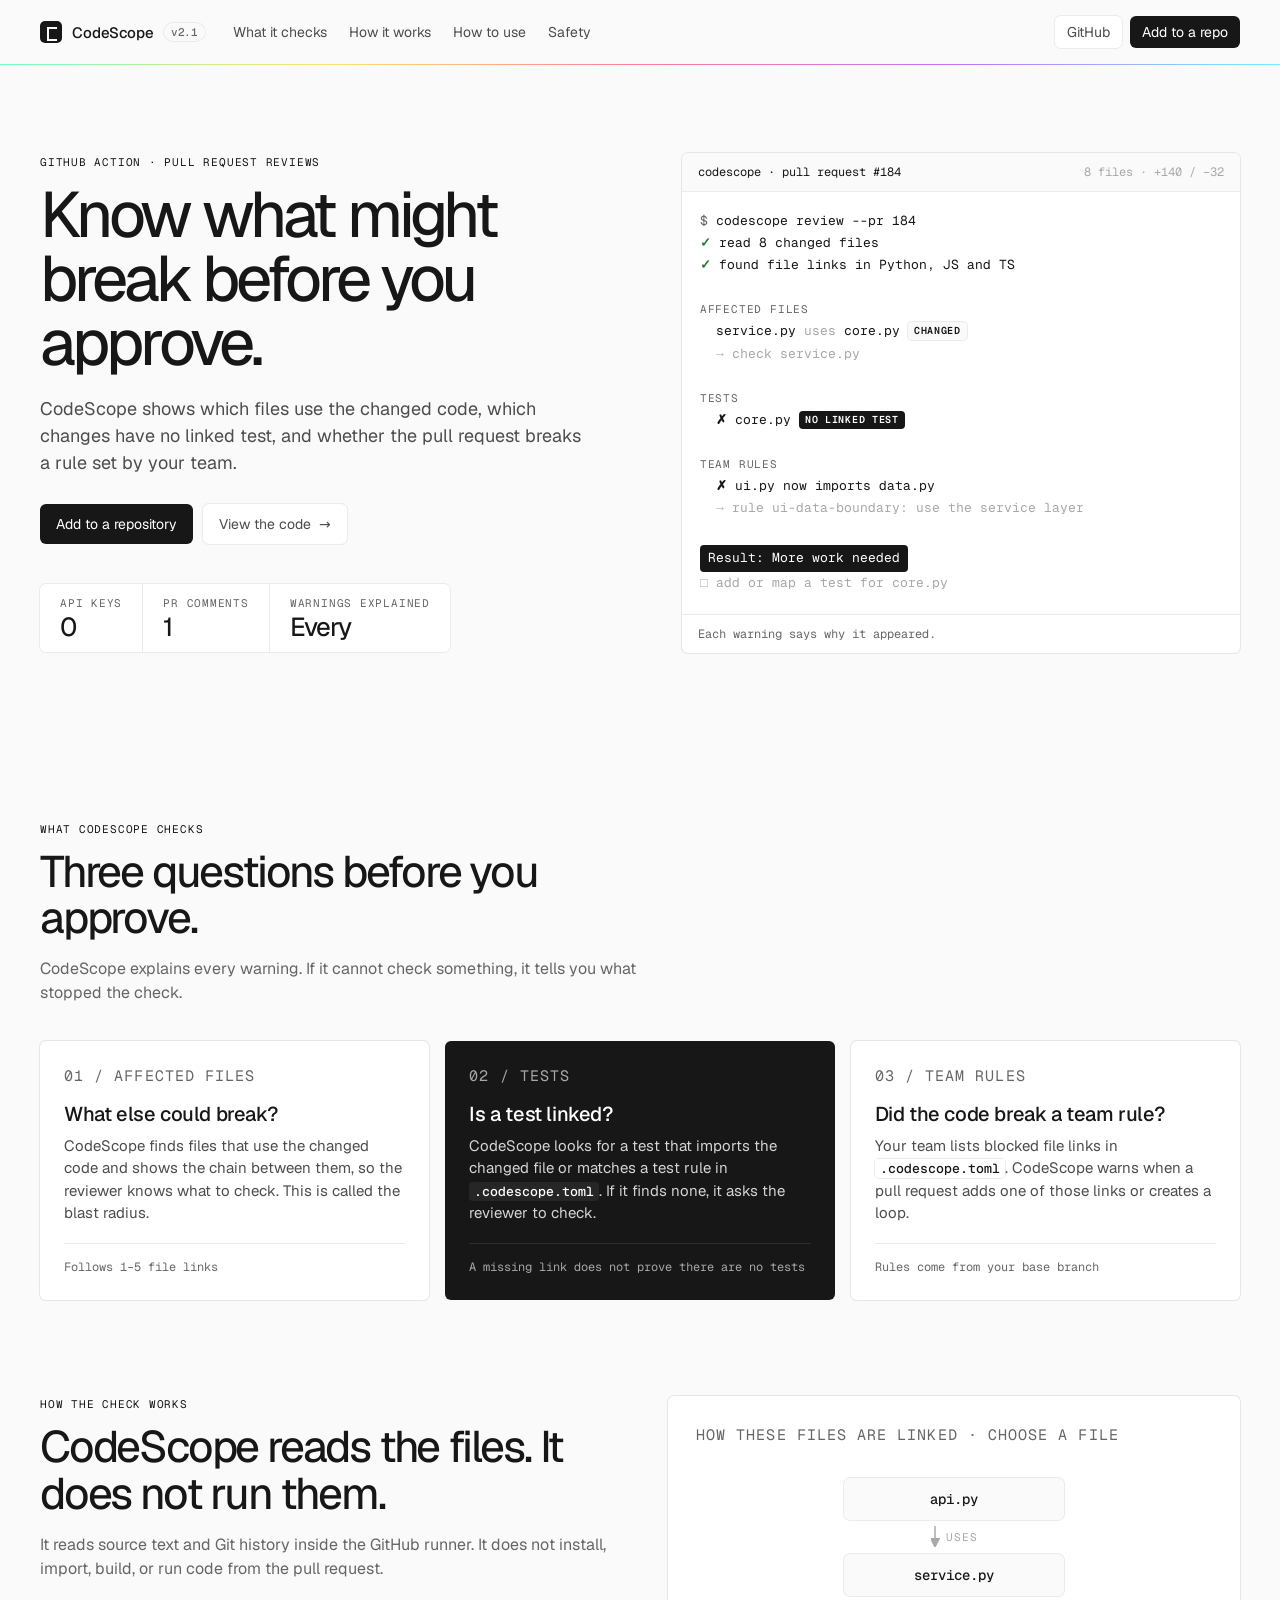
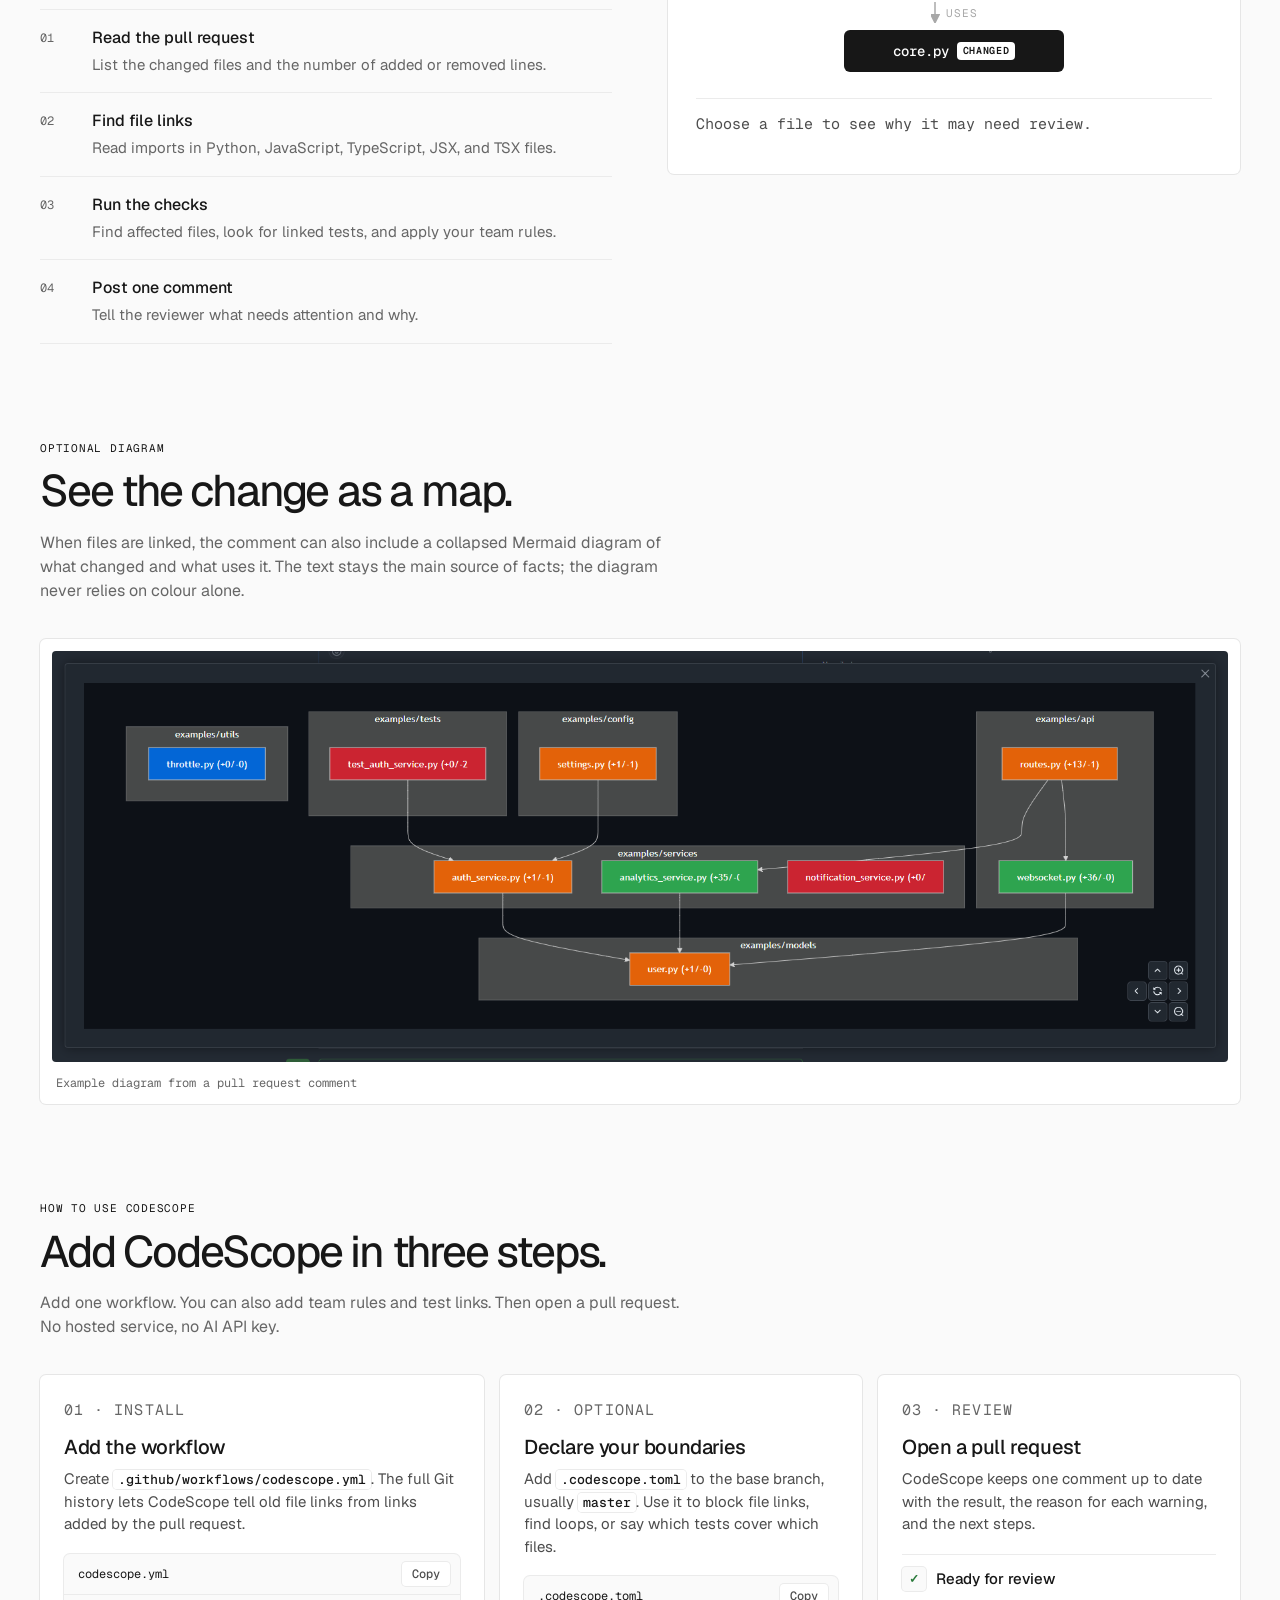
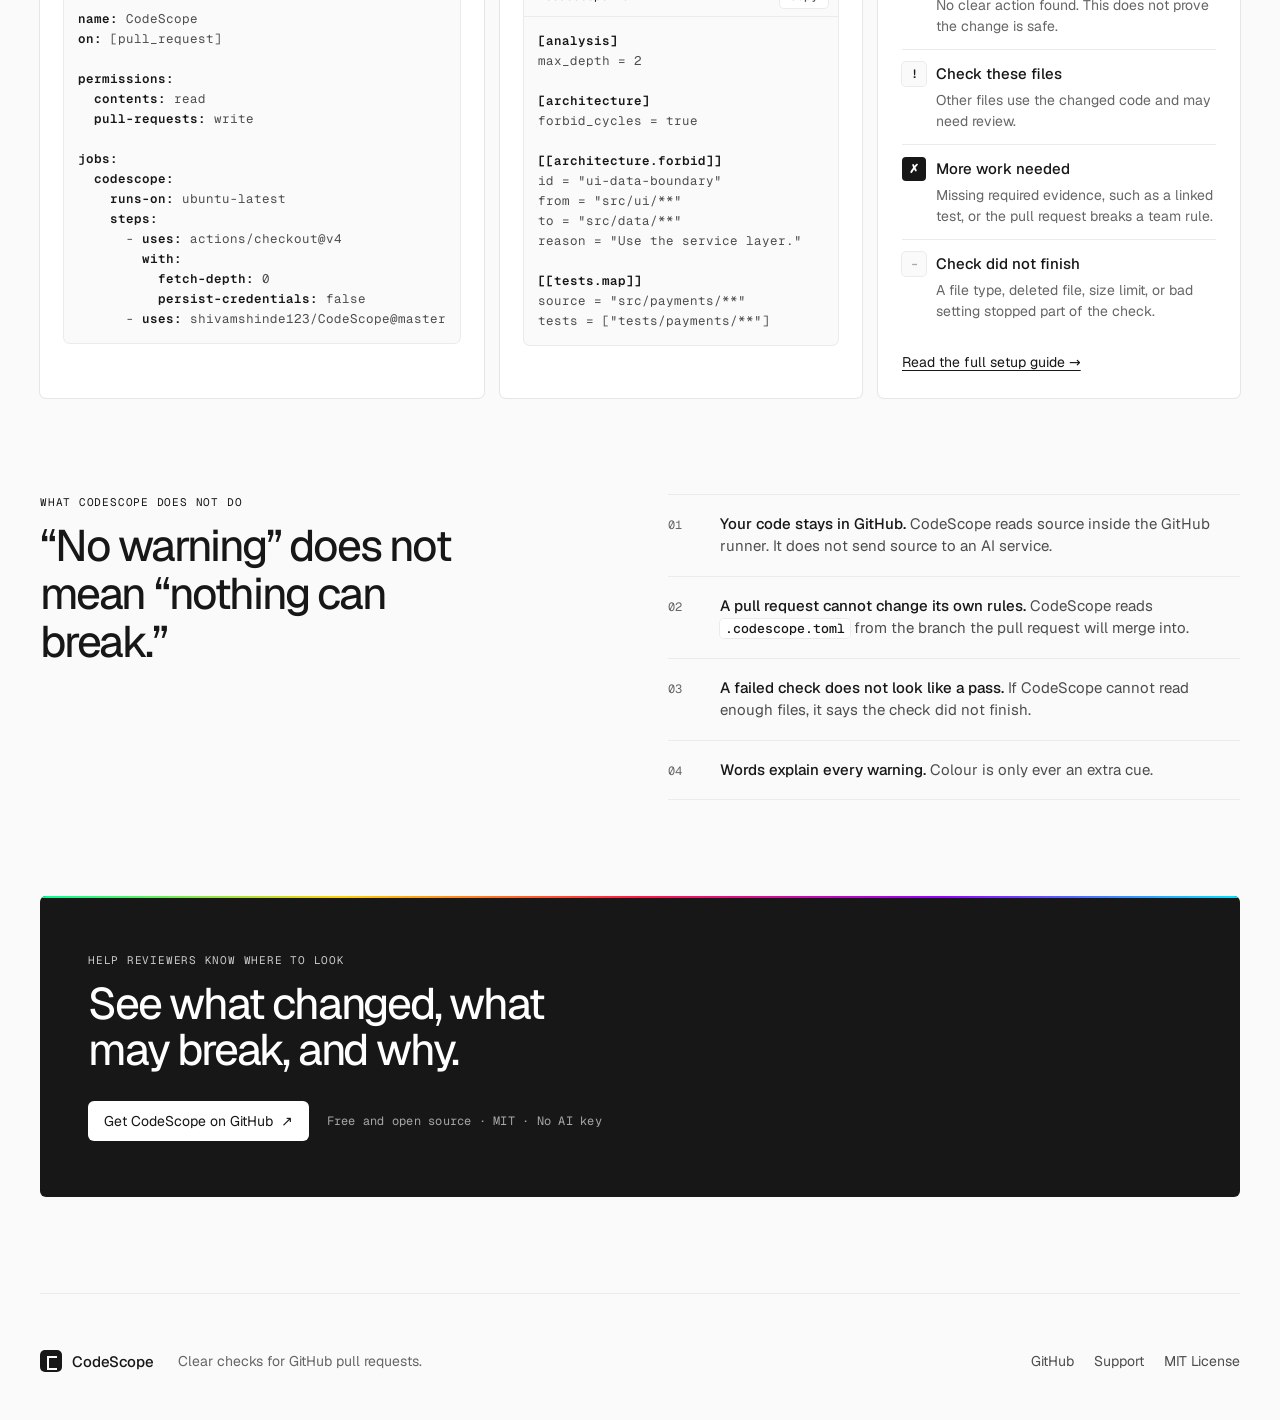
==== commit 4fa30353: "Meet the site contract tests Use copy-button and SVG graph-edge arrows, keep the required how-to wor" ====
--- a/site/index.html
+++ b/site/index.html
@@ -123,9 +123,9 @@
         <p class="eyebrow small">How these files are linked · choose a file</p>
         <div class="chain" role="group" aria-label="api.py uses service.py, which uses the changed core.py file">
           <button class="node" type="button" data-detail="api.py uses service.py, so a change farther down the chain may affect it.">api.py</button>
-          <span class="link" aria-hidden="true">uses ↓</span>
+          <span class="link" aria-hidden="true"><svg class="graph-edge graph-edge-one" width="10" height="22" viewBox="0 0 10 22"><defs><marker id="arrow-one" viewBox="0 0 8 8" refX="4" refY="4" markerWidth="6" markerHeight="6" orient="auto"><path d="M 0 0 L 8 4 L 0 8 Z"></path></marker></defs><path d="M 5 0 L 5 16" marker-end="url(#arrow-one)"></path></svg>uses</span>
           <button class="node" type="button" data-detail="service.py uses the changed core.py file, so a reviewer should check service.py.">service.py</button>
-          <span class="link" aria-hidden="true">uses ↓</span>
+          <span class="link" aria-hidden="true"><svg class="graph-edge graph-edge-two" width="10" height="22" viewBox="0 0 10 22"><defs><marker id="arrow-two" viewBox="0 0 8 8" refX="4" refY="4" markerWidth="6" markerHeight="6" orient="auto"><path d="M 0 0 L 8 4 L 0 8 Z"></path></marker></defs><path d="M 5 0 L 5 16" marker-end="url(#arrow-two)"></path></svg>uses</span>
           <button class="node node-changed" type="button" data-detail="core.py changed in this pull request.">core.py <span class="tag">CHANGED</span></button>
         </div>
         <p class="graph-detail mono" aria-live="polite">Choose a file to see why it may need review.</p>
@@ -157,7 +157,7 @@
           <p class="eyebrow small">01 · Install</p>
           <h3>Add the workflow</h3>
           <p>Create <code>.github/workflows/codescope.yml</code>. The full Git history lets CodeScope tell old file links from links added by the pull request.</p>
-          <div class="code"><div class="code-bar"><span class="mono">codescope.yml</span><button class="copy" type="button" data-copy-target="install-code" aria-label="Copy workflow configuration">Copy</button></div><pre id="install-code"><code><span class="k">name:</span> CodeScope
+          <div class="code"><div class="code-bar"><span class="mono">codescope.yml</span><button class="copy-button" type="button" data-copy-target="install-code" aria-label="Copy workflow configuration">Copy</button></div><pre id="install-code"><code><span class="k">name:</span> CodeScope
 <span class="k">on:</span> [pull_request]
 
 <span class="k">permissions:</span>
@@ -176,9 +176,9 @@
         </article>
         <article class="card reveal delay-1">
           <p class="eyebrow small">02 · Optional</p>
-          <h3>Add team rules</h3>
+          <h3>Declare your boundaries</h3>
           <p>Add <code>.codescope.toml</code> to the base branch, usually <code>master</code>. Use it to block file links, find loops, or say which tests cover which files.</p>
-          <div class="code"><div class="code-bar"><span class="mono">.codescope.toml</span><button class="copy" type="button" data-copy-target="policy-code" aria-label="Copy team rules">Copy</button></div><pre id="policy-code"><code><span class="k">[analysis]</span>
+          <div class="code"><div class="code-bar"><span class="mono">.codescope.toml</span><button class="copy-button" type="button" data-copy-target="policy-code" aria-label="Copy team rules">Copy</button></div><pre id="policy-code"><code><span class="k">[analysis]</span>
 max_depth = 2
 
 <span class="k">[architecture]</span>
@@ -201,7 +201,7 @@
           <dl class="states">
             <div><dt><span class="state state-ok">✓</span>Ready for review</dt><dd>No clear action found. This does not prove the change is safe.</dd></div>
             <div><dt><span class="state">!</span>Check these files</dt><dd>Other files use the changed code and may need review.</dd></div>
-            <div><dt><span class="state state-dark">✗</span>More work needed</dt><dd>A linked test is missing, or the pull request breaks a team rule.</dd></div>
+            <div><dt><span class="state state-dark">✗</span>More work needed</dt><dd>Missing required evidence, such as a linked test, or the pull request breaks a team rule.</dd></div>
             <div><dt><span class="state state-dash">–</span>Check did not finish</dt><dd>A file type, deleted file, size limit, or bad setting stopped part of the check.</dd></div>
           </dl>
           <a class="text-link" href="https://github.com/shivamshinde123/CodeScope#quick-start">Read the full setup guide <span aria-hidden="true">→</span></a>
--- a/site/styles.css
+++ b/site/styles.css
@@ -132,7 +132,7 @@
 .node-changed { background: var(--ink); color: #fff; box-shadow: none; }
 .node-changed:hover, .node-changed.is-active { background: #333; box-shadow: none; }
 .node-changed .tag { background: #fff; box-shadow: none; }
-.link { font: 400 11px var(--mono); letter-spacing: .071em; text-transform: uppercase; color: var(--smoke); }
+.link { display: flex; align-items: center; gap: 6px; font: 400 11px var(--mono); letter-spacing: .071em; text-transform: uppercase; color: var(--smoke); }
 .graph-detail { margin: 16px 0 0; padding-top: 14px; border-top: 1px solid var(--hair); font-size: 13px; color: var(--charcoal); min-height: 3.2em; }
 
 /* screenshot */
@@ -143,8 +143,8 @@
 /* code blocks */
 .code { margin-top: 18px; border-radius: var(--radius); box-shadow: 0 0 0 1px var(--hair); overflow: hidden; background: var(--paper); }
 .code-bar { display: flex; justify-content: space-between; align-items: center; padding: 8px 10px 8px 14px; border-bottom: 1px solid var(--hair); font-size: 12px; color: var(--ink); }
-.copy { border: 0; background: var(--white); box-shadow: 0 0 0 1px var(--hair); border-radius: 4px; padding: 4px 10px; font: 500 12px var(--mono); color: var(--charcoal); cursor: pointer; }
-.copy:hover { color: var(--ink); box-shadow: 0 0 0 1px var(--ash); }
+.copy-button { border: 0; background: var(--white); box-shadow: 0 0 0 1px var(--hair); border-radius: 4px; padding: 4px 10px; font: 500 12px var(--mono); color: var(--charcoal); cursor: pointer; }
+.copy-button:hover { color: var(--ink); box-shadow: 0 0 0 1px var(--ash); }
 .code pre { margin: 0; padding: 14px; overflow-x: auto; font: 400 12.5px/1.6 var(--mono); color: var(--charcoal); }
 .code pre code { background: none; box-shadow: none; padding: 0; font: inherit; color: inherit; }
 .k { color: var(--ink); font-weight: 600; }
@@ -189,4 +189,6 @@
 .js .reveal.visible { opacity: 1; transform: none; }
 .js .delay-1 { transition-delay: .08s; }
 .js .delay-2 { transition-delay: .16s; }
-@media (prefers-reduced-motion: reduce) { html { scroll-behavior: auto; } .js .reveal { opacity: 1; transform: none; transition: none; } }
+@media (prefers-reduced-motion:reduce) { html { scroll-behavior: auto; } .js .reveal { opacity: 1; transform: none; transition: none; } }
+
+.graph-edge { display: block; overflow: visible; stroke: currentColor; fill: currentColor; stroke-width: 1.5; }
